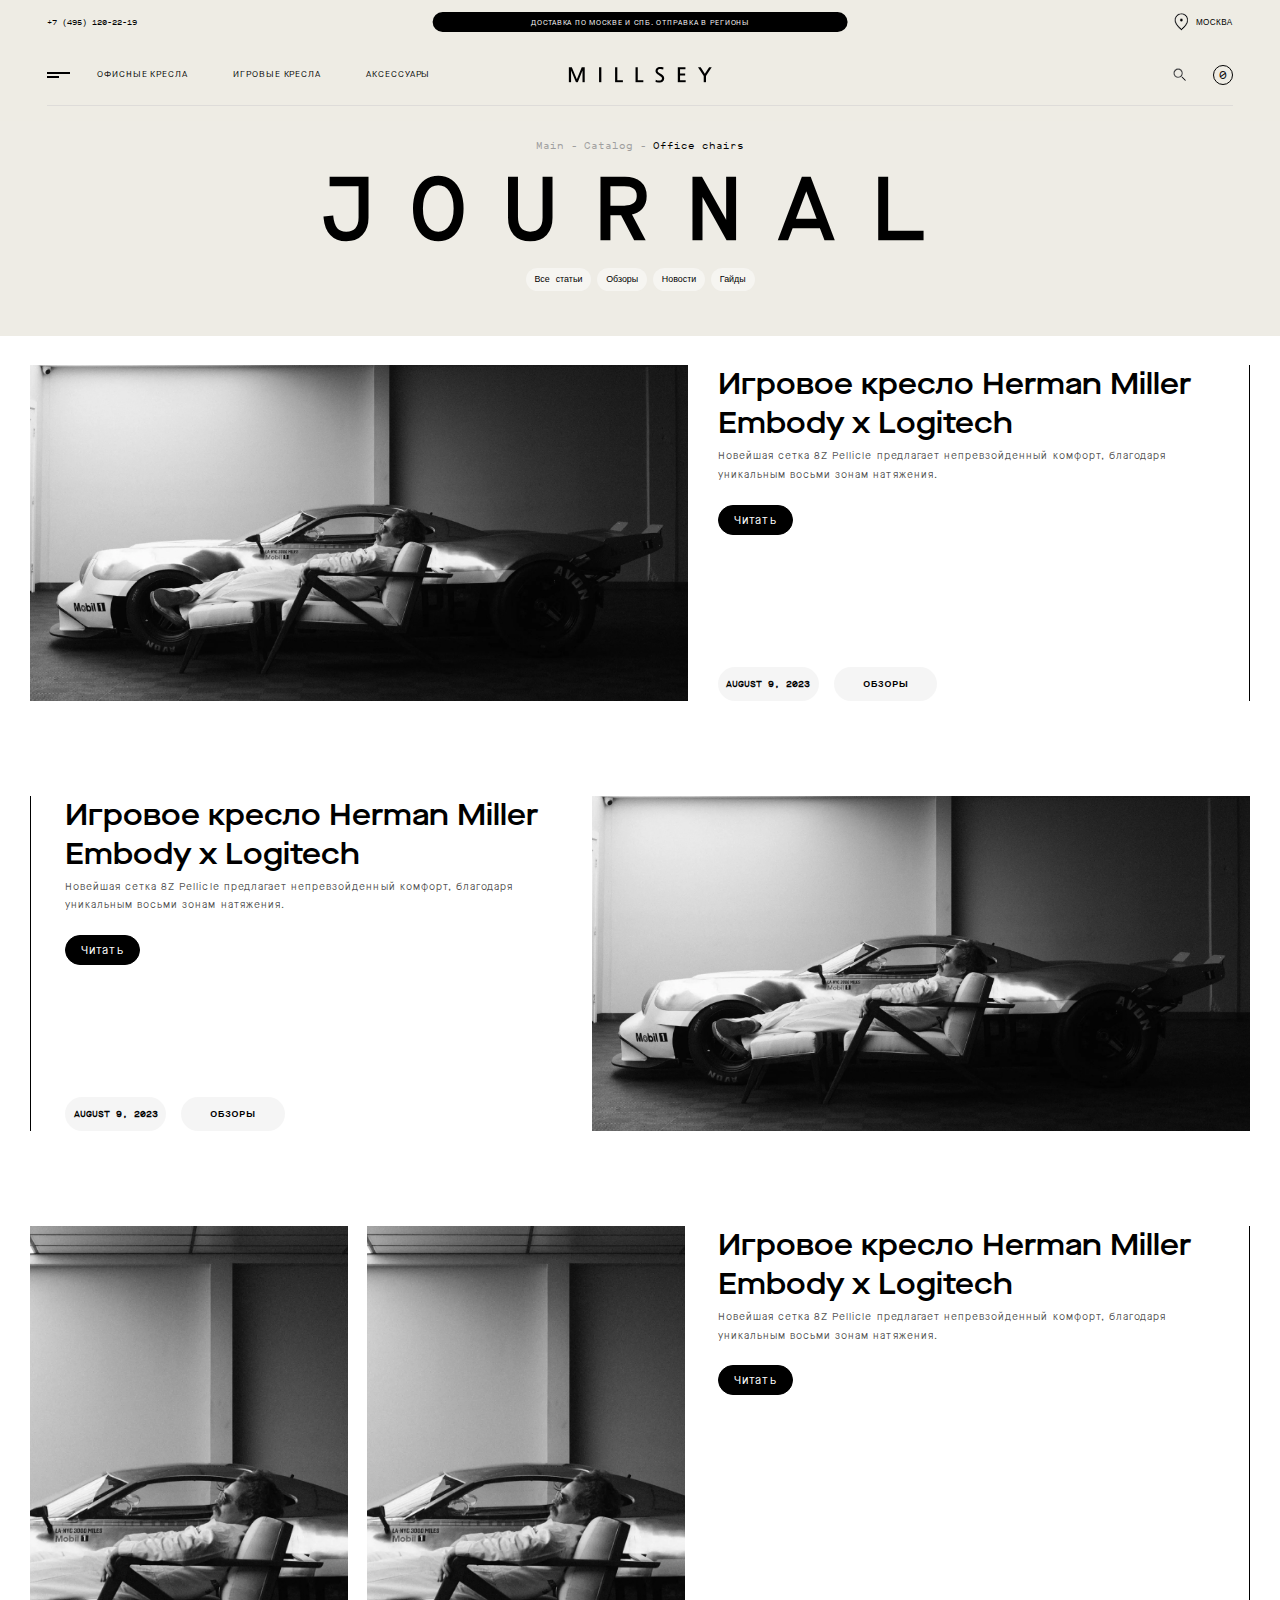
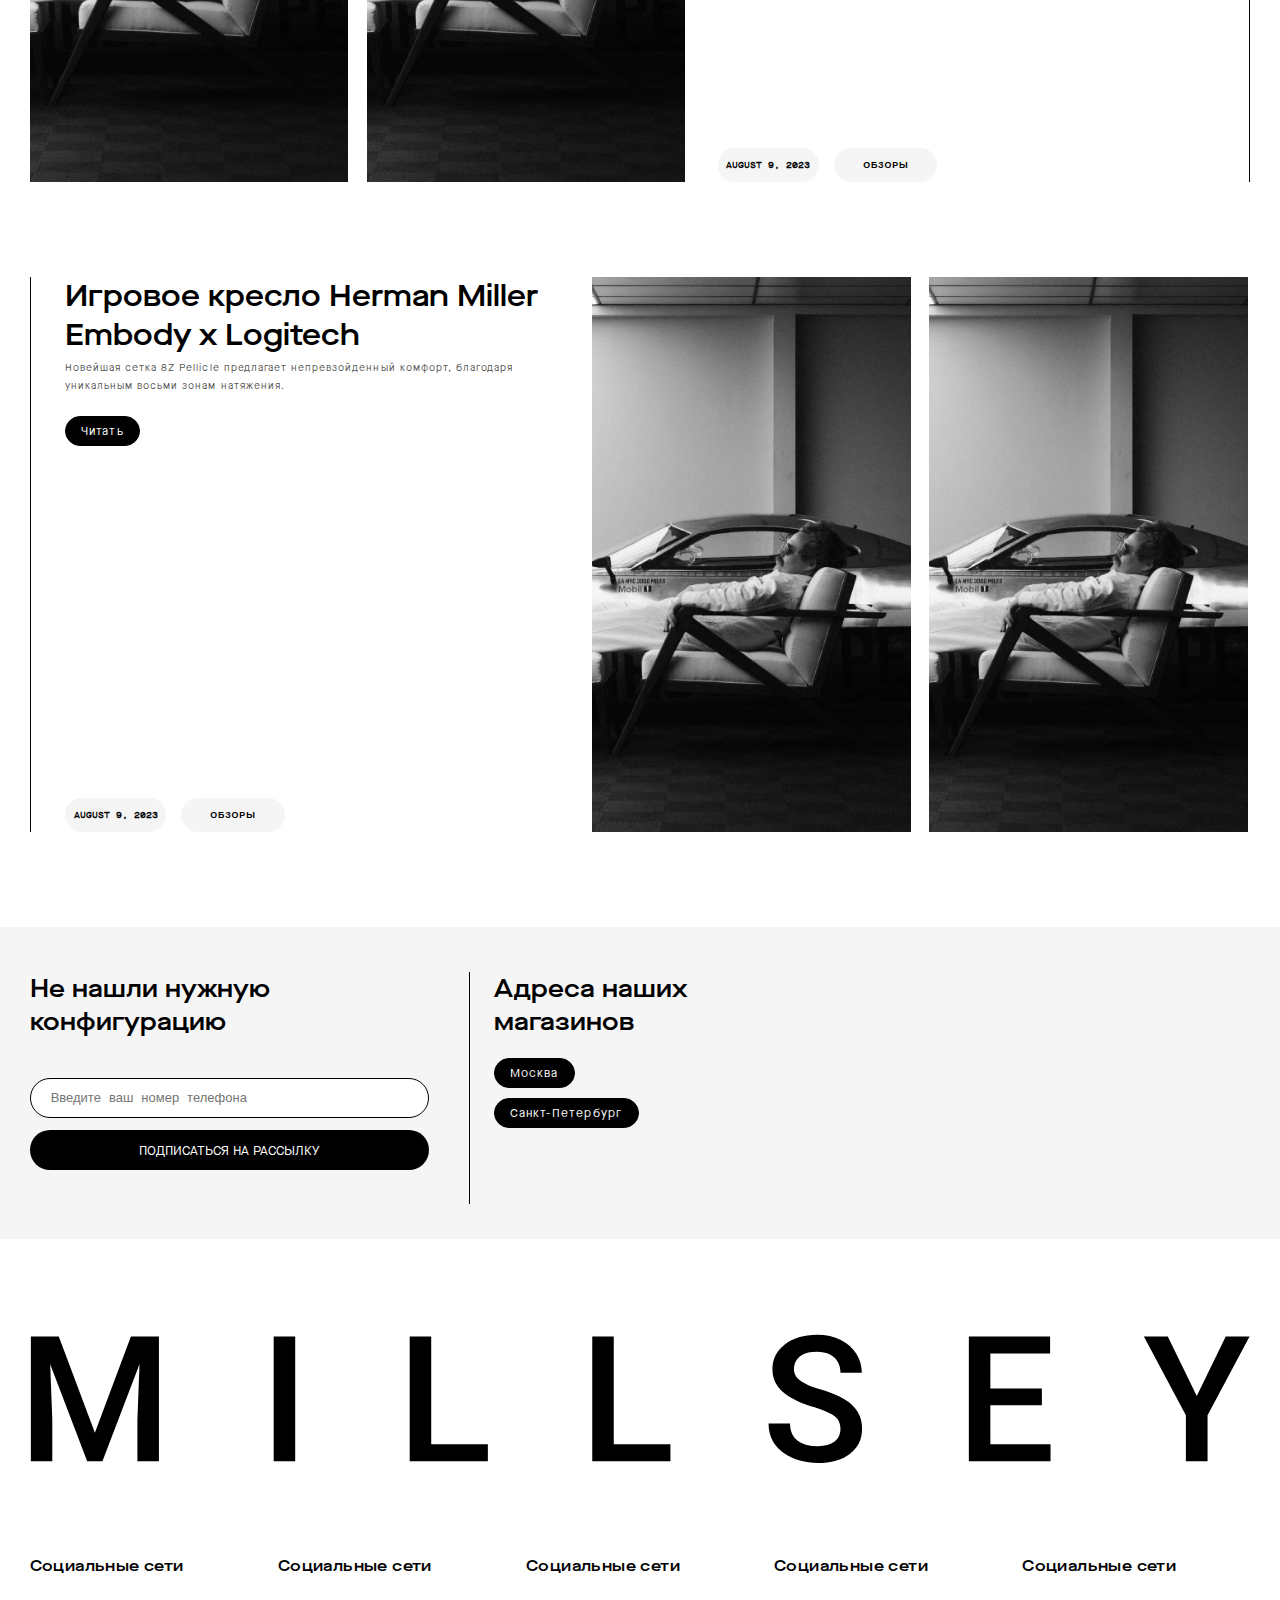
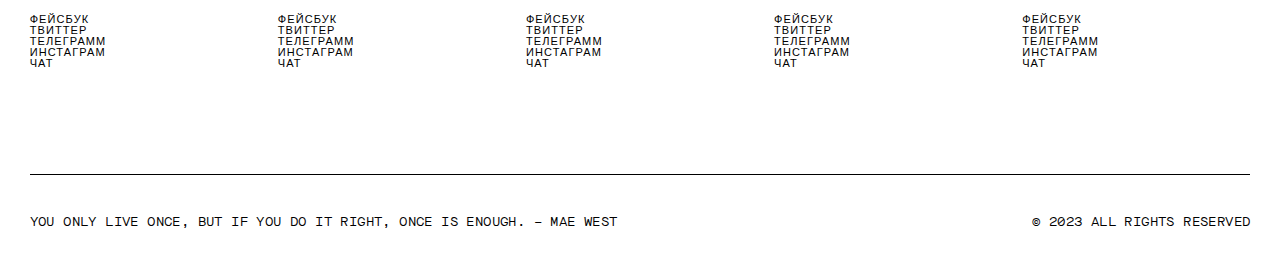
==== journal.html @ 67ff8806 "milsey" ====
<!DOCTYPE html>

<html lang="ru">

<head>
    <meta charset="UTF-8">
    <meta name="viewport" content="width=device-width, initial-scale=1.0">
    <title>Новости</title>
    <link rel="stylesheet" href="css/normalize.css">
    <link rel="stylesheet" href="css/slick.css">
    <link rel="stylesheet" href="css/style.css">
    <link rel="stylesheet" href="css/responsive.css">
    <link rel="stylesheet" href="css/new.css">
</head>

<body>

    <!-- header -->
    <header class="header header-beidge">
        <div class="header__top">
            <a href="tel:84951202219" class="header__tel ">
                +7 (495) 120-22-19
            </a>
            <div class="header__sale">
                <a href="#!">ДОСТАВКА ПО МОСКВЕ И СПБ. ОТПРАВКА В РЕГИОНЫ</a>
            </div>
            <div class="header__city">
                <svg width="16" height="20" viewBox="0 0 16 20" fill="none" xmlns="http://www.w3.org/2000/svg">
                    <path d="M7.83138 17.5246L8 17.6786L8.16862 17.5246C10.2032 15.6659 11.7193 13.9498 12.7284 12.3962C13.7359 10.845 14.25 9.43718 14.25 8.2C14.25 4.43519 11.4913 1.75 8 1.75C4.50869 1.75 1.75 4.43519 1.75 8.2C1.75 9.43718 2.26411 10.845 3.27159 12.3962C4.2807 13.9498 5.79683 15.6659 7.83138 17.5246ZM8 9.75C7.03807 9.75 6.25 8.96193 6.25 8C6.25 7.03807 7.03807 6.25 8 6.25C8.96193 6.25 9.75 7.03807 9.75 8C9.75 8.96193 8.96193 9.75 8 9.75ZM8 0.25C12.0697 0.25 15.75 3.36572 15.75 8.2C15.75 9.79261 15.1092 11.5564 13.7919 13.4984C12.5021 15.3998 10.5739 17.4571 8 19.6708C5.42612 17.4571 3.49792 15.3998 2.20814 13.4984C0.890842 11.5564 0.25 9.79261 0.25 8.2C0.25 3.36572 3.93029 0.25 8 0.25Z" fill="black" stroke="white" stroke-width="0.5" />
                </svg>
                МОСКВА
            </div>
        </div>
        <div class="header__bottom">
            <div class="mob__menu-open">
                <button>
                    <span></span>
                    <span></span>
                </button>
            </div>
            <div class="header__logo-min">
                <a href="#!">
                    <svg class="icon" xmlns="http://www.w3.org/2000/svg">
                        <use xlink:href="#logo-min-icon"></use>
                    </svg>
                </a>
            </div>
            <nav class="header__nav">
                <ul class="header__menu">
                    <li class="header__menu-item">
                        <a class="header__menu-link" href="#!">ОФИСНЫЕ КРЕСЛА</a>
                        <div class="drop__menu">
                            <div class="dm__flex">
                                <div class="dm__column-wrap">
                                    <div class="dm__column">
                                        <h3 class="dm__column-title">
                                            Featured
                                        </h3>
                                        <ul class="dm__column-list">
                                            <li><a href="#!">new styles</a></li>
                                            <li><a href="#!">new styles new styles </a></li>
                                            <li><a href="#!">new styles new styles </a></li>
                                            <li><a href="#!">new styles new styles </a></li>
                                            <li><a href="#!">new styles new styles </a></li>
                                        </ul>
                                    </div>
                                </div>
                                <div class="dm__column-wrap">
                                    <div class="dm__column">
                                        <h3 class="dm__column-title">
                                            Featured
                                        </h3>
                                        <ul class="dm__column-list">
                                            <li><a href="#!">new styles </a></li>
                                            <li><a href="#!">new styles new styles </a></li>
                                        </ul>
                                    </div>
                                </div>
                            </div>
                        </div>
                    </li>
                    <li class="header__menu-item">
                        <a class="header__menu-link" href="#!">ИГРОВЫЕ КРЕСЛА</a>
                        <div class="drop__menu">
                            <div class="dm__flex">
                                <div class="dm__column-wrap">
                                    <div class="dm__column">
                                        <h3 class="dm__column-title">
                                            Featured 1
                                        </h3>
                                        <ul class="dm__column-list">
                                            <li><a href="#!">new styles 1</a></li>
                                            <li><a href="#!">new styles new styles 1</a></li>
                                        </ul>
                                    </div>
                                </div>
                                <div class="dm__column-wrap">
                                    <div class="dm__column">
                                        <h3 class="dm__column-title">
                                            Featured 1
                                        </h3>
                                        <ul class="dm__column-list">
                                            <li><a href="#!">new styles 1</a></li>
                                            <li><a href="#!">new styles new styles 1 </a></li>
                                        </ul>
                                    </div>
                                </div>
                            </div>
                        </div>
                    </li>
                    <li class="header__menu-item">
                        <a class="header__menu-link" href="#!">АКСЕССУАРЫ</a>
                        <div class="drop__menu">
                            <div class="dm__flex">
                                <div class="dm__column-wrap">
                                    <div class="dm__column">
                                        <h3 class="dm__column-title">
                                            Featured
                                        </h3>
                                        <ul class="dm__column-list">
                                            <li><a href="#!">new styles</a></li>
                                            <li><a href="#!">new styles new styles </a></li>
                                            <li><a href="#!">new styles new styles </a></li>
                                            <li><a href="#!">new styles new styles </a></li>
                                            <li><a href="#!">new styles new styles </a></li>
                                        </ul>
                                    </div>
                                </div>
                                <div class="dm__column-wrap">
                                    <div class="dm__column">
                                        <h3 class="dm__column-title">
                                            Featured
                                        </h3>
                                        <ul class="dm__column-list">
                                            <li><a href="#!">new styles </a></li>
                                            <li><a href="#!">new styles new styles </a></li>
                                        </ul>
                                    </div>
                                </div>
                            </div>
                        </div>
                    </li>
                </ul>
            </nav>
            <div class="header__logo">
                <a href="#!">
                    <img src="images/logo.svg" alt="">
                </a>
            </div>
            <div class="header__actions">
                <div class="header__search">
                    <button class="header__actions-btn open__search">
                        <svg class="icon" xmlns="http://www.w3.org/2000/svg">
                            <use xlink:href="#search-icon"></use>
                        </svg>
                    </button>
                    <div class="search__drop">
                        <div class="search__form-wrap">
                            <div class="search__form-top">
                                <form action="#!" class="search__form">
                                    <input type="text" placeholder="Поиск">
                                    <button type="submit" class="submit">
                                        <svg class="icon" xmlns="http://www.w3.org/2000/svg">
                                            <use xlink:href="#search-icon"></use>
                                        </svg>
                                    </button>
                                    <button type="button" class="clear__search">
                                        Очистить
                                    </button>
                                </form>
                                <button class="close close__search">
                                    <svg class="icon" xmlns="http://www.w3.org/2000/svg">
                                        <use xlink:href="#close-icon"></use>
                                    </svg>
                                </button>

                            </div>
                            <div class="serach__form-result__wrap">
                                <div class="search__form-result">
                                    <div class="result__column-wrap">
                                        <h3 class="dm__column-title">
                                            Featured 1
                                        </h3>
                                        <ul class="dm__column-list">
                                            <li><a href="#!">new styles 1</a></li>
                                            <li><a href="#!">new styles new styles 1</a></li>
                                        </ul>
                                    </div>
                                    <div class="result__column-wrap">
                                        <div class="product__item">
                                            <div class="product__img">
                                                <a href="#!">
                                                    <img src="images/more-img.jpg" alt="">
                                                </a>
                                            </div>
                                            <div class="product__title">
                                                Игровое кесло Logitech 403
                                                Игровое кесло Logitech 403
                                            </div>
                                            <div class="product__price">
                                                $425
                                            </div>
                                        </div>
                                    </div>
                                    <div class="result__column-wrap">
                                        <div class="product__item">
                                            <div class="product__img">
                                                <a href="#!">
                                                    <img src="images/more-img.jpg" alt="">
                                                </a>
                                            </div>
                                            <div class="product__title">
                                                Игровое кесло Logitech 403
                                            </div>
                                            <div class="product__price">
                                                $425
                                            </div>
                                        </div>
                                    </div>
                                    <div class="result__column-wrap">
                                        <div class="product__item">
                                            <div class="product__img">
                                                <a href="#!">
                                                    <img src="images/more-img.jpg" alt="">
                                                </a>
                                            </div>
                                            <div class="product__title">
                                                Игровое кесло Logitech 403
                                            </div>
                                            <div class="product__price">
                                                $425
                                            </div>
                                        </div>
                                    </div>
                                    <div class="result__column-wrap">
                                        <div class="product__item">
                                            <div class="product__img">
                                                <a href="#!">
                                                    <img src="images/more-img.jpg" alt="">
                                                </a>
                                            </div>
                                            <div class="product__title">
                                                Игровое кесло Logitech 403
                                            </div>
                                            <div class="product__price">
                                                $425
                                            </div>
                                        </div>
                                    </div>

                                </div>
                                <div class="show__all">
                                    <a href="#!">
                                        Показать все <span>366</span>
                                    </a>
                                </div>
                            </div>
                        </div>
                    </div>
                </div>
                <div class="header__user">
                    <a class="header__actions-btn">
                        <svg class="icon" xmlns="http://www.w3.org/2000/svg">
                            <use xlink:href="#user-icon"></use>
                        </svg>
                    </a>
                </div>
                <div class="header__cart ">
                    <button class="header__actions-btn open__cart">
                        <span>0 </span>
                    </button>
                    <div class="cart__drop">
                        <div class="cart__drop-top">
                            <h3 class="section__title cart__drop-title">
                                Корзина
                            </h3>
                            <div class="cart__drop-counter">
                                1 товар
                            </div>
                            <button class="close close__cart">
                                <svg class="icon" xmlns="http://www.w3.org/2000/svg">
                                    <use xlink:href="#close-icon"></use>
                                </svg>
                            </button>
                        </div>
                        <div class="cart__drop-list">
                            <div class="cart__drop-item">
                                <div class="cart__drop-item__img">
                                    <a href="#!">
                                        <img src="images/catalog-img.jpg" alt="">
                                    </a>
                                </div>
                                <div class="cart__drop-item__content">
                                    <div class="cart__drop-item__name">
                                        <h3><a href="#!">Стул Aeron</a></h3>
                                    </div>
                                    <div class="cart__drop-item__char">
                                        <ul class="color__list">
                                            <li><button style="background-color: green">Зеленый</button></li>
                                        </ul>
                                        <span>COMMAND GREEN</span>
                                    </div>
                                    <div class="cart__drop-item__bottom">
                                        <div class="cart__drop-item__quantity">
                                            <select name="#!">
                                                <option value="1">1</option>
                                                <option value="2">2</option>
                                                <option value="3">3</option>
                                                <option value="4">4</option>
                                            </select>
                                        </div>
                                        <div class="cart__drop-item__price">
                                            $235.00
                                        </div>
                                    </div>
                                </div>
                            </div>
                            <div class="cart__drop-item">
                                <div class="cart__drop-item__img">
                                    <a href="#!">
                                        <img src="images/catalog-img.jpg" alt="">
                                    </a>
                                </div>
                                <div class="cart__drop-item__content">
                                    <div class="cart__drop-item__name">
                                        <h3><a href="#!">Стул Aeron</a></h3>
                                    </div>
                                    <div class="cart__drop-item__char">
                                        <ul class="color__list">
                                            <li><button style="background-color: green">Зеленый</button></li>
                                        </ul>
                                        <span>COMMAND GREEN</span>
                                    </div>
                                    <div class="cart__drop-item__bottom">
                                        <div class="cart__drop-item__quantity">
                                            <select name="#!">
                                                <option value="1">1</option>
                                                <option value="2">2</option>
                                                <option value="3">3</option>
                                                <option value="4">4</option>
                                            </select>
                                        </div>
                                        <div class="cart__drop-item__price">
                                            $235.00
                                        </div>
                                    </div>
                                </div>
                            </div>
                            <div class="cart__drop-item">
                                <div class="cart__drop-item__img">
                                    <a href="#!">
                                        <img src="images/catalog-img.jpg" alt="">
                                    </a>
                                </div>
                                <div class="cart__drop-item__content">
                                    <div class="cart__drop-item__name">
                                        <h3><a href="#!">Стул Aeron</a></h3>
                                    </div>
                                    <div class="cart__drop-item__char">
                                        <ul class="color__list">
                                            <li><button style="background-color: green">Зеленый</button></li>
                                        </ul>
                                        <span>COMMAND GREEN</span>
                                    </div>
                                    <div class="cart__drop-item__bottom">
                                        <div class="cart__drop-item__quantity">
                                            <select name="#!">
                                                <option value="1">1</option>
                                                <option value="2">2</option>
                                                <option value="3">3</option>
                                                <option value="4">4</option>
                                            </select>
                                        </div>
                                        <div class="cart__drop-item__price">
                                            $235.00
                                        </div>
                                    </div>
                                </div>
                            </div>
                            <div class="cart__drop-item">
                                <div class="cart__drop-item__img">
                                    <a href="#!">
                                        <img src="images/catalog-img.jpg" alt="">
                                    </a>
                                </div>
                                <div class="cart__drop-item__content">
                                    <div class="cart__drop-item__name">
                                        <h3><a href="#!">Стул Aeron</a></h3>
                                    </div>
                                    <div class="cart__drop-item__char">
                                        <ul class="color__list">
                                            <li><button style="background-color: green">Зеленый</button></li>
                                        </ul>
                                        <span>COMMAND GREEN</span>
                                    </div>
                                    <div class="cart__drop-item__bottom">
                                        <div class="cart__drop-item__quantity">
                                            <select name="#!">
                                                <option value="1">1</option>
                                                <option value="2">2</option>
                                                <option value="3">3</option>
                                                <option value="4">4</option>
                                            </select>
                                        </div>
                                        <div class="cart__drop-item__price">
                                            $235.00
                                        </div>
                                    </div>
                                </div>
                            </div>
                            <div class="cart__drop-item">
                                <div class="cart__drop-item__img">
                                    <a href="#!">
                                        <img src="images/catalog-img.jpg" alt="">
                                    </a>
                                </div>
                                <div class="cart__drop-item__content">
                                    <div class="cart__drop-item__name">
                                        <h3><a href="#!">Стул Aeron</a></h3>
                                    </div>
                                    <div class="cart__drop-item__char">
                                        <ul class="color__list">
                                            <li><button style="background-color: green">Зеленый</button></li>
                                        </ul>
                                        <span>COMMAND GREEN</span>
                                    </div>
                                    <div class="cart__drop-item__bottom">
                                        <div class="cart__drop-item__quantity">
                                            <select name="#!">
                                                <option value="1">1</option>
                                                <option value="2">2</option>
                                                <option value="3">3</option>
                                                <option value="4">4</option>
                                            </select>
                                        </div>
                                        <div class="cart__drop-item__price">
                                            $235.00
                                        </div>
                                    </div>
                                </div>
                            </div>
                            <div class="cart__drop-item">
                                <div class="cart__drop-item__img">
                                    <a href="#!">
                                        <img src="images/catalog-img.jpg" alt="">
                                    </a>
                                </div>
                                <div class="cart__drop-item__content">
                                    <div class="cart__drop-item__name">
                                        <h3><a href="#!">Стул Aeron</a></h3>
                                    </div>
                                    <div class="cart__drop-item__char">
                                        <ul class="color__list">
                                            <li><button style="background-color: green">Зеленый</button></li>
                                        </ul>
                                        <span>COMMAND GREEN</span>
                                    </div>
                                    <div class="cart__drop-item__bottom">
                                        <div class="cart__drop-item__quantity">
                                            <select name="#!">
                                                <option value="1">1</option>
                                                <option value="2">2</option>
                                                <option value="3">3</option>
                                                <option value="4">4</option>
                                            </select>
                                        </div>
                                        <div class="cart__drop-item__price">
                                            $235.00
                                        </div>
                                    </div>
                                </div>
                            </div>
                        </div>
                        <div class="cart__drop-footer">
                            <div class="cart__drop-total">
                                <span>Итого</span>
                                <span>$1,885.00</span>
                            </div>
                            <div class="cart__drop-checkout">
                                <a href="#!">Перейти к оформлению</a>
                            </div>
                        </div>
                    </div>
                </div>
            </div>
            <div class="mob__menu">
                <div class="mob__menu-top">
                    <button class="close mob__menu-close">
                        <svg class="icon" xmlns="http://www.w3.org/2000/svg">
                            <use xlink:href="#close-icon"></use>
                        </svg>
                    </button>
                    <div class="header__logo">
                        <a href="#!">
                            <img src="images/logo.svg" alt="">
                        </a>
                    </div>
                </div>
                <div class="mob__menu-bottom">

                </div>
            </div>
        </div>
    </header>
    <!-- header -->

    <!-- main -->
    <main>

        <!-- news__top -->
        <section class="journal journal__page">
            <div class="container">
                <div class="breackpoints">
                    <a href="#" class="breackpoints__link">Main <span>-</span></a>
                    <a href="#" class="breackpoints__link">Catalog <span>-</span></a>
                    <a href="#" class="breackpoints__link active">Office chairs <span>-</span></a>
                </div>
                <div class="journal__title">JOURNAL</div>
                <div class="journal__tabs">
                    <button class="journal__tab">Все статьи</button>
                    <button class="journal__tab">Обзоры</button>
                    <button class="journal__tab">Новости</button>
                    <button class="journal__tab">Гайды</button>
                </div>
            </div>
        </section>
        <!-- news__top -->


                <!-- text__block -->
                <section class="text__block mt">
                    <div class="text__block-flex reverse">
                        <div class="text__block-column w45">
                            <div class="text__block-content">
                                <h2 class="section__title">
                                    Игровое кресло Herman Miller Embody x Logitech
                                </h2>
                                <p class="section__subtitle">
                                    Новейшая сетка 8Z Pellicle предлагает непревзойденный комфорт, благодаря уникальным восьми зонам натяжения.
                                </p>
                                <div class="text__block-btn">
                                    <a href="#!" class="btn">
                                        Читать
                                    </a>
                                </div>
                                <div class="text__block-footer">
                                    <div class="date">
                                        AUGUST 9, 2023
                                    </div>
                                    <div class="theme">
                                        <a href="#!">Обзоры</a>
                                    </div>
                                </div>
                            </div>
                        </div>
                        <div class="text__block-column w55">
                            <div class="text__block-img">
                                <img src="images/text-img-1.jpg" alt="">
                            </div>
                        </div>
                    </div>
                </section>
                <!-- text__block -->

                <!-- text__block -->
                <section class="text__block mt">
                    <div class="text__block-flex">
                        <div class="text__block-column w45">
                            <div class="text__block-content">
                                <h2 class="section__title">
                                    Игровое кресло Herman Miller Embody x Logitech
                                </h2>
                                <p class="section__subtitle">
                                    Новейшая сетка 8Z Pellicle предлагает непревзойденный комфорт, благодаря уникальным восьми зонам натяжения.
                                </p>
                                <div class="text__block-btn">
                                    <a href="#!" class="btn">
                                        Читать
                                    </a>
                                </div>
                                <div class="text__block-footer">
                                    <div class="date">
                                        AUGUST 9, 2023
                                    </div>
                                    <div class="theme">
                                        <a href="#!">Обзоры</a>
                                    </div>
                                </div>
                            </div>
                        </div>
                        <div class="text__block-column w55">
                            <div class="text__block-img">
                                <img src="images/text-img-1.jpg" alt="">
                            </div>
                        </div>
                    </div>
                </section>
                <!-- text__block -->
               
                <!-- text__block -->
                <section class="text__block mt">
                    <div class="text__block-flex reverse">
                        <div class="text__block-column w45">
                            <div class="text__block-content">
                                <h2 class="section__title">
                                    Игровое кресло Herman Miller Embody x Logitech
                                </h2>
                                <p class="section__subtitle">
                                    Новейшая сетка 8Z Pellicle предлагает непревзойденный комфорт, благодаря уникальным восьми зонам натяжения.
                                </p>
                                <div class="text__block-btn">
                                    <a href="#!" class="btn">
                                        Читать
                                    </a>
                                </div>
                                <div class="text__block-footer">
                                    <div class="date">
                                        AUGUST 9, 2023
                                    </div>
                                    <div class="theme">
                                        <a href="#!">Обзоры</a>
                                    </div>
                                </div>
                            </div>
                        </div>
                        <div class="text__block-column w55">
                            <div class="text__block-img img-flex">
                                <img src="./images/journal.jpg" alt="">
                                <img src="./images/journal.jpg" alt="">
                            </div>
                        </div>
                    </div>
                </section>
                <!-- text__block -->

                <!-- text__block -->
                <section class="text__block mt">
                    <div class="text__block-flex">
                        <div class="text__block-column w45">
                            <div class="text__block-content">
                                <h2 class="section__title">
                                    Игровое кресло Herman Miller Embody x Logitech
                                </h2>
                                <p class="section__subtitle">
                                    Новейшая сетка 8Z Pellicle предлагает непревзойденный комфорт, благодаря уникальным восьми зонам натяжения.
                                </p>
                                <div class="text__block-btn">
                                    <a href="#!" class="btn">
                                        Читать
                                    </a>
                                </div>
                                <div class="text__block-footer">
                                    <div class="date">
                                        AUGUST 9, 2023
                                    </div>
                                    <div class="theme">
                                        <a href="#!">Обзоры</a>
                                    </div>
                                </div>
                            </div>
                        </div>
                        <div class="text__block-column w55">
                            <div class="text__block-img img-flex">
                                <img src="./images/journal.jpg" alt="">
                                <img src="./images/journal.jpg" alt="">
                            </div>
                        </div>
                    </div>
                </section>
                <!-- text__block -->


    </main>
    <!-- main -->

    <!-- footer -->
    <footer class="footer">
        <div class="footer__top-wrap">
            <div class="footer__top">
                <div class="footer__form">
                    <div class="footer__form-content">
                        <h2 class="section__title">
                            Не нашли нужную <br> конфигурацию
                        </h2>
                        <form action="#!">
                            <div class="form__field">
                                <input type="tel" placeholder="Введите ваш номер телефона">
                            </div>
                            <div class="form__field">
                                <button type="sumbit">ПОДПИСАТЬСЯ НА РАССЫЛКУ</button>
                            </div>
                        </form>
                    </div>
                </div>
                <div class="footer__shops">
                    <div class="footer__tabs">
                        <div class="footer__tabs-content">
                            <h2 class="section__title">
                                Адреса наших <br> магазинов
                            </h2>
                            <ul class="tabs__links">
                                <li><a href="#!" class="btn tablinks" onmouseover="openCity(event, 'city1')"
                                        id="defaultOpen">Москва</a></li>
                                <li><a href="#!" class="btn tablinks"
                                        onmouseover="openCity(event, 'city2')">Санкт-Петербург</a></li>
                                
                            </ul>
                        </div>
                        <div class="footer__tabs-images">
                            <div class="tabs__content">
                                <div id="city1" class="tabcontent">
                                    <iframe src="https://yandex.ru/map-widget/v1/?um=constructor%3Af03d188b05cd4c4cbd2a4e2a922a23f39cac5d4c720e21062fb1d35ed2b4ed07&amp;source=constructor" width="500" height="400" frameborder="0"></iframe>
                                </div>
                                <div id="city2" class="tabcontent">
                                    <div style="background-image: url(images/coll-img-2.jpg);">
                                    </div>
                                </div>
                                <div id="city3" class="tabcontent">
                                    <div style="background-image: url(images/coll-img-1.jpg);">
                                    </div>
                                </div>
                                <div id="city4" class="tabcontent">
                                    <div style="background-image: url(images/coll-img-2.jpg);">
                                    </div>
                                </div>
                                <div id="city5" class="tabcontent">
                                    <div style="background-image: url(images/coll-img-1.jpg);">
                                    </div>
                                </div>
                                <div id="city6" class="tabcontent">
                                    <div style="background-image: url(images/coll-img-2.jpg);">
                                    </div>
                                </div>
                            </div>
                        </div>
                    </div>
                </div>
            </div>
        </div>

        <div class="footer__logo">
            <img src="images/footer-logo.svg" alt="">
        </div>
        <div class="footer__nav">
            <div class="footer__nav-column">
                <h4 class="footer__nav-title">
                    Социальные сети
                </h4>
                <ul class="footer__nav-list">
                    <li><a href="#!">Фейсбук</a></li>
                    <li><a href="#!">Твиттер</a></li>
                    <li><a href="#!">Телеграмм</a></li>
                    <li><a href="#!">Инстаграм</a></li>
                    <li><a href="#!">Чат</a></li>
                </ul>
            </div>
            <div class="footer__nav-column">
                <h4 class="footer__nav-title">
                    Социальные сети
                </h4>
                <ul class="footer__nav-list">
                    <li><a href="#!">Фейсбук</a></li>
                    <li><a href="#!">Твиттер</a></li>
                    <li><a href="#!">Телеграмм</a></li>
                    <li><a href="#!">Инстаграм</a></li>
                    <li><a href="#!">Чат</a></li>
                </ul>
            </div>
            <div class="footer__nav-column">
                <h4 class="footer__nav-title">
                    Социальные сети
                </h4>
                <ul class="footer__nav-list">
                    <li><a href="#!">Фейсбук</a></li>
                    <li><a href="#!">Твиттер</a></li>
                    <li><a href="#!">Телеграмм</a></li>
                    <li><a href="#!">Инстаграм</a></li>
                    <li><a href="#!">Чат</a></li>
                </ul>
            </div>
            <div class="footer__nav-column">
                <h4 class="footer__nav-title">
                    Социальные сети
                </h4>
                <ul class="footer__nav-list">
                    <li><a href="#!">Фейсбук</a></li>
                    <li><a href="#!">Твиттер</a></li>
                    <li><a href="#!">Телеграмм</a></li>
                    <li><a href="#!">Инстаграм</a></li>
                    <li><a href="#!">Чат</a></li>
                </ul>
            </div>
            <div class="footer__nav-column">
                <h4 class="footer__nav-title">
                    Социальные сети
                </h4>
                <ul class="footer__nav-list">
                    <li><a href="#!">Фейсбук</a></li>
                    <li><a href="#!">Твиттер</a></li>
                    <li><a href="#!">Телеграмм</a></li>
                    <li><a href="#!">Инстаграм</a></li>
                    <li><a href="#!">Чат</a></li>
                </ul>
            </div>
        </div>
        <div class="footer__bottom">
            <div class="footer__slogan">
                YOU ONLY LIVE ONCE, BUT IF YOU DO IT RIGHT, ONCE IS ENOUGH. – MAE WEST
            </div>
            <div class="foooter__copy">
                © 2023 ALL RIGHTS RESERVED
            </div>
        </div>
    </footer>
    <!-- footer -->


    <!-- svg sprite -->
    <svg class="app-svg" aria-hidden="true" xmlns="http://www.w3.org/2000/svg"
        xmlns:xlink="http://www.w3.org/1999/xlink">
        <symbol id="logo-min-icon" viewBox="0 0 129.05 139.72">
            <g>
                <path 
                    d="M95.05,103.24l-27,27a5,5,0,0,1-7,0l-27-27-1.81,9.51,23.17,23.17a13,13,0,0,0,18.33,0l23.17-23.17Z" />
                <path 
                    d="M125.25,66,98.56,39.34,91.11.11l0-.11h-8l-4.6,19.26-4.79-4.79a13,13,0,0,0-18.33,0l-4.79,4.79L46,0h-8l0,.11L30.49,39.34,3.8,66a13,13,0,0,0,0,18.33L19,99.6l-6.28,33.05h7.82L30.78,79,42.3,18.33l22.22,92.94L86.75,18.33,98.27,79l10.2,53.67h7.82L110,99.6l15.24-15.24A13,13,0,0,0,125.25,66ZM20.85,90.1,9.45,78.7a5,5,0,0,1,0-7L27.84,53.31ZM64.52,77.62,52.75,28.39,61,20.12a5,5,0,0,1,7,0l8.27,8.27ZM119.6,78.7,108.2,90.1l-7-36.79L119.6,71.69A5,5,0,0,1,119.6,78.7Z" />
            </g>
        </symbol>
        <symbol id="filter-icon" viewBox="0 0 21 21">
            <path
                d="M18.2558 3.62953V0.132812H17.1311V3.62953C16.047 3.88218 15.2365 4.85237 15.2365 6.00446C15.2365 7.15656 16.047 8.12675 17.1311 8.3794V20.1328H18.2558V8.3794C19.3399 8.12675 20.1504 7.15656 20.1504 6.00446C20.1504 4.85237 19.3399 3.88218 18.2558 3.62953ZM17.6884 7.32837C16.9589 7.32837 16.3611 6.7321 16.3611 6.00446C16.3611 5.27682 16.9589 4.68056 17.6884 4.68056C18.4179 4.68056 19.0156 5.27682 19.0156 6.00446C19.0156 6.7321 18.4179 7.32837 17.6884 7.32837Z"
                fill="black"></path>
            <path
                d="M3.16964 3.62953V0.132812H2.04502V3.62953C0.960928 3.88218 0.150391 4.84226 0.150391 6.00446C0.150391 7.16667 0.960928 8.12675 2.04502 8.3794V20.1328H3.16964V8.3794C4.25373 8.12675 5.06427 7.15656 5.06427 6.00446C5.06427 4.85237 4.25373 3.88218 3.16964 3.62953ZM2.6124 7.32837C1.88291 7.32837 1.28514 6.7321 1.28514 6.00446C1.28514 5.27682 1.88291 4.68056 2.6124 4.68056C3.34188 4.68056 3.93965 5.27682 3.93965 6.00446C3.93965 6.7321 3.34188 7.32837 2.6124 7.32837Z"
                fill="black"></path>
            <path
                d="M10.7076 12.2096V0.132812H9.58301V12.2096C8.49892 12.4623 7.68838 13.4325 7.68838 14.5846C7.68838 15.7367 8.49892 16.7068 9.58301 16.9595V20.1227H10.7076V16.9595C11.7917 16.7068 12.6023 15.7367 12.6023 14.5846C12.6023 13.4325 11.7917 12.4623 10.7076 12.2096ZM10.1301 15.9287C9.40064 15.9287 8.80287 15.3324 8.80287 14.6048C8.80287 13.8771 9.40064 13.2809 10.1301 13.2809C10.8596 13.2809 11.4574 13.8771 11.4574 14.6048C11.4574 15.3324 10.8596 15.9287 10.1301 15.9287Z"
                fill="black"></path>
    </symbol>
        <symbol id="search-icon" viewBox="0 0 24 24">
            <g clip-path="url(#clip0_1418_12573)">
                <path
                    d="M14.5365 14.18L14.6091 14.25H14.71H15.3963L20.1366 18.9998L18.9998 20.1366L14.25 15.3963V14.71V14.6091L14.18 14.5365L13.91 14.2565L13.7461 14.0865L13.567 14.2404C12.4706 15.183 11.0479 15.75 9.5 15.75C6.04807 15.75 3.25 12.9519 3.25 9.5C3.25 6.04807 6.04807 3.25 9.5 3.25C12.9519 3.25 15.75 6.04807 15.75 9.5C15.75 11.0479 15.183 12.4706 14.2404 13.567L14.0865 13.7461L14.2565 13.91L14.5365 14.18ZM4.75 9.5C4.75 12.1281 6.87193 14.25 9.5 14.25C12.1281 14.25 14.25 12.1281 14.25 9.5C14.25 6.87193 12.1281 4.75 9.5 4.75C6.87193 4.75 4.75 6.87193 4.75 9.5Z"
                    fill="black" stroke="white" stroke-width="0.5" />
            </g>
            <defs>
                <clipPath id="clip0_1418_12573">
                    <rect width="24" height="24" fill="white" />
                </clipPath>
            </defs>
        </symbol>
        <symbol id="user-icon" viewBox="0 0 24 24">
            <g clip-path="url(#clip0_1418_12574)">
                <path
                    d="M18.1 18.35H18.35V18.1V17C18.35 16.8248 18.2484 16.6727 18.1452 16.5584C18.0348 16.4362 17.8825 16.3136 17.7033 16.194C17.3435 15.9538 16.8416 15.7035 16.2537 15.4767C15.0778 15.0232 13.5221 14.65 12 14.65C10.4779 14.65 8.9222 15.0232 7.74628 15.4767C7.15839 15.7035 6.65645 15.9538 6.29666 16.194C6.1175 16.3136 5.9652 16.4362 5.85477 16.5584C5.75159 16.6727 5.65 16.8248 5.65 17V18.1V18.35H5.9H18.1ZM14.35 8C14.35 6.70193 13.2981 5.65 12 5.65C10.7019 5.65 9.65 6.70193 9.65 8C9.65 9.29807 10.7019 10.35 12 10.35C13.2981 10.35 14.35 9.29807 14.35 8ZM8.25 8C8.25 5.92807 9.92807 4.25 12 4.25C14.0719 4.25 15.75 5.92807 15.75 8C15.75 10.0719 14.0719 11.75 12 11.75C9.92807 11.75 8.25 10.0719 8.25 8ZM4.25 17C4.25 16.4268 4.53514 15.9063 5.04409 15.4365C5.55473 14.9652 6.27385 14.5622 7.09172 14.2346C8.72785 13.5791 10.6963 13.25 12 13.25C13.3037 13.25 15.2721 13.5791 16.9083 14.2346C17.7261 14.5622 18.4453 14.9652 18.9559 15.4365C19.4649 15.9063 19.75 16.4268 19.75 17V19.75H4.25V17Z"
                    fill="black" stroke="white" stroke-width="0.5" />
            </g>
            <defs>
                <clipPath id="clip0_1418_12574">
                    <rect width="24" height="24" fill="white" />
                </clipPath>
            </defs>
        </symbol>
        <symbol id="close-icon" viewBox="0 0 24 24">
            <circle cx="12" cy="12" r="11.5" fill="white" stroke="black"></circle>
            <path
                d="M12.4793 11.9966L17 16.5173L16.5173 17L11.9966 12.4793L7.48266 17L7 16.5173L11.5207 11.9966L7 7.48266L7.48266 7L11.9966 11.5207L16.5173 7L17 7.48266L12.4793 12.0034V11.9966Z"
                fill="black"></path>
        </symbol>
        <symbol id="slider-prev" viewBox="0 0 25 16">
            <path
                d="M9.06582 1.41063L3.65322 6.82322L3.22645 7.25H3.83H24.75V8.75H3.83H3.22721L3.65306 9.17662L9.0566 14.5898L8 15.6464L0.353554 8L8.00062 0.35293L9.06582 1.41063Z"
                fill="black" stroke="white" stroke-width="0.5" />
        </symbol>
        <symbol id="slider-next" viewBox="0 0 25 16">
            <path
                d="M15.9342 1.41063L21.3468 6.82322L21.7736 7.25H21.17H0.25V8.75H21.17H21.7728L21.3469 9.17662L15.9434 14.5898L17 15.6464L24.6464 8L16.9994 0.35293L15.9342 1.41063Z"
                fill="black" stroke="white" stroke-width="0.5" />
        </symbol>
        <symbol id="menu-icon" viewBox="0 0 20 20">
            <path
                d="M2.28 3.56C2.98692 3.56 3.56 2.98692 3.56 2.28C3.56 1.57308 2.98692 1 2.28 1C1.57308 1 1 1.57308 1 2.28C1 2.98692 1.57308 3.56 2.28 3.56Z"
                fill="#231F20"></path>
            <path
                d="M2.28 11.31C2.98692 11.31 3.56 10.7369 3.56 10.03C3.56 9.32308 2.98692 8.75 2.28 8.75C1.57308 8.75 1 9.32308 1 10.03C1 10.7369 1.57308 11.31 2.28 11.31Z"
                fill="#231F20"></path>
            <path
                d="M10.03 11.31C10.7369 11.31 11.31 10.7369 11.31 10.03C11.31 9.32308 10.7369 8.75 10.03 8.75C9.32308 8.75 8.75 9.32308 8.75 10.03C8.75 10.7369 9.32308 11.31 10.03 11.31Z"
                fill="#231F20"></path>
            <path
                d="M19.0698 10.03C19.0698 10.7369 18.4967 11.31 17.7898 11.31C17.0828 11.31 16.5098 10.7369 16.5098 10.03C16.5098 9.32308 17.0828 8.75 17.7898 8.75C18.4967 8.75 19.0698 9.32308 19.0698 10.03Z"
                fill="#231F20"></path>
            <path
                d="M11.31 2.28C11.31 2.98692 10.7369 3.56 10.03 3.56C9.32308 3.56 8.75 2.98692 8.75 2.28C8.75 1.57308 9.32308 1 10.03 1C10.7369 1 11.31 1.57308 11.31 2.28Z"
                fill="#231F20"></path>
            <path
                d="M17.7898 3.56C18.4967 3.56 19.0698 2.98692 19.0698 2.28C19.0698 1.57308 18.4967 1 17.7898 1C17.0828 1 16.5098 1.57308 16.5098 2.28C16.5098 2.98692 17.0828 3.56 17.7898 3.56Z"
                fill="#231F20"></path>
            <path
                d="M3.56 17.7898C3.56 18.4967 2.98692 19.0698 2.28 19.0698C1.57308 19.0698 1 18.4967 1 17.7898C1 17.0828 1.57308 16.5098 2.28 16.5098C2.98692 16.5098 3.56 17.0828 3.56 17.7898Z"
                fill="#231F20"></path>
            <path
                d="M10.03 19.0698C10.7369 19.0698 11.31 18.4967 11.31 17.7898C11.31 17.0828 10.7369 16.5098 10.03 16.5098C9.32308 16.5098 8.75 17.0828 8.75 17.7898C8.75 18.4967 9.32308 19.0698 10.03 19.0698Z"
                fill="#231F20"></path>
            <path
                d="M19.0698 17.7898C19.0698 18.4967 18.4967 19.0698 17.7898 19.0698C17.0828 19.0698 16.5098 18.4967 16.5098 17.7898C16.5098 17.0828 17.0828 16.5098 17.7898 16.5098C18.4967 16.5098 19.0698 17.0828 19.0698 17.7898Z"
                fill="#231F20"></path>
        </symbol>
    </svg>
    <!-- svg sprite -->



    <script src="js/jquery.min.js"></script>
    <script src="js/slick.min.js"></script>
    <script src="js/main.js"></script>

</body>

</html>
---- css/style.css ----
/*
@font-face {
  font-family: 'Mont';
  src: url('../fonts/Mont-Light.eot');
  src: local('Mont Light'), local('Mont-Light'),
      url('../fonts/Mont-Light.woff2') format('woff2'),
      url('../fonts/Mont-Light.woff') format('woff'),
      url('../fonts/Mont-Light.ttf') format('truetype');
  font-weight: 300;
  font-style: normal;
} */

/*
@font-face {
  font-family: 'Mont';
  src: url('../fonts/Mont-SemiBold.eot');
  src: local('Mont SemiBold'), local('Mont-SemiBold'),
      url('../fonts/Mont-SemiBold.eot?#iefix') format('embedded-opentype'),
      url('../fonts/Mont-SemiBold.woff') format('woff'),
      url('../fonts/Mont-SemiBold.ttf') format('truetype');
  font-weight: 600;
  font-style: normal;
}

@font-face {
  font-family: 'Mont';
  src: url('../fonts/Mont-Heavy.eot');
  src: local('Mont Heavy'), local('Mont-Heavy'),
      url('../fonts/Mont-Heavy.eot?#iefix') format('embedded-opentype'),
      url('../fonts/Mont-Heavy.woff') format('woff'),
      url('../fonts/Mont-Heavy.ttf') format('truetype');
  font-weight: 900;
  font-style: normal;
}
*/


/*
@font-face {
  font-family: 'Mazzard';
  src: local('Mazzard H Medium'), local('Mazzard-H-Medium'),
      url('../fonts/MazzardH-Medium.woff2') format('woff2'),
      url('../fonts/MazzardH-Medium.woff') format('woff'),
      url('../fonts/MazzardH-Medium.ttf') format('truetype');
  font-weight: 600;
  font-style: normal;
}
*/

@font-face{src:url('../fonts/MaisonNeueWEB-Book.woff2') format('woff2');font-family:MaisonNeue-Book}
@font-face{src:url('../fonts/MaisonNeueExtendedWEB-Demi.woff2') format('woff2');font-family:MaisonNeueExtended-Demi}
@font-face{src:url('../fonts/MaisonNeueMono-Regular.woff2') format('woff2');font-family:MaisonNeueMono-Regular}

html {
  -webkit-box-sizing: border-box;
          box-sizing: border-box;
}

*,
*::after,
*::before {
  -webkit-box-sizing: inherit;
          box-sizing: inherit;
font-weight: 400;
}

img {
  max-width: 100%;
  height: auto;
  display: block;
}

a {
  text-decoration: none;
  display: inline-block;
  color: inherit;
}

h1,
h2,
h3,
h4,
h5,
h6,
p,
figure {
  margin: 0 0 0px;
  padding: 0;
  font-family: MaisonNeue-Book, sans-serif;

  font-weight: inherit;
}

h1,
h2,
h3,
h4,
h5,
h6 {
  font-family:'MaisonNeueExtended-Demi';

}
h1 {font-size:2.5em}
h2 {font-size:2em}
h3 {font-size:1.8em}
h4 {font-size:1.6em}
h5 {font-size:1.4em}
h6 {font-size:1.2em}

ul,
li {
  list-style: none;
  margin: 0;
  padding: 0;
}

input,
button,
select,
textarea {
  font-family: inherit;
  font-size: inherit;
  line-height: inherit;
}

button {
  border: none;
  background-color: transparent;
  cursor: pointer;
  outline: transparent;
  padding: 0;
  color: #000;
}

.app-svg {
  position: absolute;
  width: 0;
  height: 0;
  left: 0;
  top: 0;
}

.mt {
  margin-top: 90px;
}

#search-icon,
#user-icon {
  fill: black;
  stroke: white;
}

#menu-icon {
  fill: #231F20;
}

.dark #menu-icon {
  fill: #fff;
}

.dark #search-icon,
.dark #user-icon {
  fill: #fff;
  stroke: #000;
}

body.oh {
  overflow: hidden;
}

body {
  /*font-family: 'Mont';*/
  font-family: MaisonNeueMono-Regular, sans-serif;
  line-height: normal;
}

body.dark {
  background-color: #1B1B1B;
  color: #fff;
}

.header {
  padding: 0 64px 20px;
}

.header__bg {
  background-color: #EEECE4;
}

.header__bg .drop__menu {
  background-color: #EEECE4;
}

.header__top {
  padding: 18px 0;
  display: -webkit-box;
  display: -webkit-flex;
  display: -ms-flexbox;
  display: flex;
  -webkit-box-align: center;
  -webkit-align-items: center;
      -ms-flex-align: center;
          align-items: center;
  position: relative;
}

.header__slogan {
  margin-right: auto;
}
.header__slogan a {/*margin-left:20px;*/}

.header__city {
  margin-left: 20px;
}

.header__slogan,
.header__city {
  font-family: MaisonNeueMono-Regular, sans-serif;
    font-size: 10px;
    line-height: 13px;
    letter-spacing: 0.05em;
    text-transform: uppercase;
}
.header__sale {
    font-family: MaisonNeue-Book, sans-serif
    ;
  position: absolute;
  left: 50%;
  top: 50%;
  -webkit-transform: translate(-50%,-50%);
      -ms-transform: translate(-50%,-50%);
          transform: translate(-50%,-50%);
  width: 35%;

  color: #FFF;
  text-align: center;
  font-size: 10px;
  font-style: normal;
  text-transform: uppercase;

  border-radius: 42px;
  background: #000;
  display: block;
  letter-spacing: 0.1em;

  padding: 7.5px;
}

body.dark .header__sale {
  background-color: #FFF;
  color: #000;
}

.header__bottom {
  padding: 25px 0;
  display: -webkit-box;
  display: -webkit-flex;
  display: -ms-flexbox;
  display: flex;
  -webkit-box-align: center;
  -webkit-align-items: center;
      -ms-flex-align: center;
          align-items: center;
  position: relative;
}
.header__logo-min {
  width: 28px;
  height: 28px;
  margin-right: 40px;
  z-index: 1000;
}
.header__logo-min a,
.header__logo-min img {
  width: 100%;
  height: 100%;
}

.header__logo-min a {
  display: -webkit-box;
  display: -webkit-flex;
  display: -ms-flexbox;
  display: flex;
  -webkit-box-pack: center;
  -webkit-justify-content: center;
      -ms-flex-pack: center;
          justify-content: center;
  -webkit-box-align: center;
  -webkit-align-items: center;
      -ms-flex-align: center;
          align-items: center;
  border: 1px solid #000;
  border-radius: 50%;
  padding: 7px;
}

.dark .header__logo-min a {
  border-color: #fff;
}

.header__logo-min svg {
  width: 14px;
  height: 14px;
  fill: #000;
}

.dark .header__logo-min svg {
  fill: #fff;
}

.header__nav {
  margin-right: auto;
}
.header__menu {
  display: -webkit-box;
  display: -webkit-flex;
  display: -ms-flexbox;
  display: flex;
  -webkit-box-align: center;
  -webkit-align-items: center;
      -ms-flex-align: center;
          align-items: center;
}
.header__menu-item:not(:last-of-type) {
  padding-right: 16px;
}

.header__menu-link {
  font-family: MaisonNeue-Book, sans-serif;
  text-transform: uppercase;
    font-weight: 400;
    letter-spacing: 0.1em;
    font-size: 12px;
    line-height: 1;
  border-radius: 25px;
  padding: 4px 20px;
  -webkit-transition: .3s;
  -o-transition: .3s;
  transition: .3s;
  display: block;
}

.header__menu-item:hover .header__menu-link,
.header__menu-item.active .header__menu-link {
  background-color: #000;
  color: #fff;
}

.dark .header__menu-item:hover .header__menu-link,
.dark .header__menu-item.active .header__menu-link {
  background-color: #fff;
  color: #000;
}

.header__logo {
  max-width: 200px;
  position: absolute;
  left: 50%;
  top: 50%;
  -webkit-transform: translate(-50%,-50%);
      -ms-transform: translate(-50%,-50%);
          transform: translate(-50%,-50%);
  display: -webkit-box;
  display: -webkit-flex;
  display: -ms-flexbox;
  display: flex;
  -webkit-box-pack: center;
  -webkit-justify-content: center;
      -ms-flex-pack: center;
          justify-content: center;
  -webkit-box-align: center;
  -webkit-align-items: center;
      -ms-flex-align: center;
          align-items: center;
}

.dark .header__logo {
  background-image: url(../images/logo-white.svg);
  background-repeat: no-repeat;
  background-size: cover;
}

.dark .header__logo img {
  opacity: 0;
}

.header__logo a {
  width: 100%;
}

.header__actions {
  display: -webkit-box;
  display: -webkit-flex;
  display: -ms-flexbox;
  display: flex;
  -webkit-box-align: center;
  -webkit-align-items: center;
      -ms-flex-align: center;
          align-items: center;
}
.header__search {
  margin-right: 24px;
}
.header__actions-btn {
  width: 24px;
  height: 24px;
  position: relative;
  display: block;
}

.header__actions-btn svg {
  position: absolute;
  width: 20px;
  height: 20px;
  left: 50%;
  top: 50%;
  -webkit-transform: translate(-50%,-50%);
      -ms-transform: translate(-50%,-50%);
          transform: translate(-50%,-50%);
  width: 100%;
  height: 100%;
}

.header__user {
  margin-right: 24px;
}
.header__phone {line-height: 0;margin-right: 20px;}
.header__phone a:hover {opacity:0.5;}
.header__phone svg {width: 20px;height: 20px;}
.dark .header__phone svg {fill:#fff;}

.header__cart .open__cart {
  display: block;
  width: 20px;
  height: 20px;
  border-radius: 50%;
  border: 1px solid #000;
  position: relative;
}

.dark .header__cart .open__cart {
  border-color: #fff;
}


.open__cart span {
  position: absolute;
  left: 50%;
  top: 50%;
  -webkit-transform: translate(-50%,-50%);
      -ms-transform: translate(-50%,-50%);
          transform: translate(-50%,-50%);
  font-size: 12px;
  line-height: 1px;
}

.dark .open__cart span {
  color: #fff;
}

section,
.footer {
  padding: 0 64px;
}

.intro,
.side {
  height: calc(100vh - 152px);
  padding-top: 47px;
  padding-bottom: 47px;
  display: -webkit-box;
  display: -webkit-flex;
  display: -ms-flexbox;
  display: flex;
  width: 100%;
  position: relative;
}

.intro__bg,
.side__bg,
.gamer__bg,
.office__bg,
.exclusive__bg {
  background-repeat: no-repeat;
  background-size: cover;
  background-position: center;
  position: absolute;
  left: 0;
  top: 0;
  width: 100%;
  height: 100%;
  z-index: -1;
}



.side {
  height: 100vh;
}

.intro__content,
.side__content {
  height: 100%;
  padding-left: 24px;
  position: relative;
  max-width: 500px;
  display: -webkit-box;
  display: -webkit-flex;
  display: -ms-flexbox;
  display: flex;
  -webkit-box-orient: vertical;
  -webkit-box-direction: normal;
  -webkit-flex-direction: column;
      -ms-flex-direction: column;
          flex-direction: column;
}


.intro__article .intro__content {
  max-width: 1000px;
}


.intro__content::after,
.side__content::after {
  content: '';
  position: absolute;
  left: 0;
  top: 0;
  height: 100%;
  width: 1px;
  background: #000;
}

.intro__content.white {
  color: #fff;
  z-index: 1;
}

.intro__content.white::after {
  background-color: #fff;
}

.intro__content.bottom {
  -webkit-box-pack: end;
  -webkit-justify-content: flex-end;
      -ms-flex-pack: end;
          justify-content: flex-end;
}


.section__title-big  {
  font-family:'MaisonNeueExtended-Demi';
  font-size: 3em;
      line-height: 1.1em;
  font-weight: 600;
  margin-bottom: 12px;
}
.video_content .section__title-big {font-size: 22px;}
.section__subtitle {
  font-family: MaisonNeue-Book, sans-serif;
    font-weight: 400;
    letter-spacing: 0.1em;
    font-size: 13px;
    line-height: 1.8;
  margin-bottom: 20px;
}

.btn {
  padding: 6px 15px;
  font-family: MaisonNeue-Book, sans-serif;
    font-weight: 400;
    letter-spacing: 0.1em;
    font-size: 12px;
  border-radius: 60px;
  border: 0.5px solid #000;
  background: rgba(255, 255, 255, 0.20);
  position: relative;
  display: inline-block;
  -webkit-transition: all 0.3s ease 0s;
  -o-transition: all 0.3s ease 0s;
  transition: all 0.3s ease 0s;
}
.btn_black {padding: 12px 19px;text-transform: uppercase;background: #000000;color: #fff;border-radius: 20px}



.btn--white {
  border: 0.5px solid #fff;
}

.btn::after {
  content: '';
  position: absolute;
  left: 10px;
  width: 8px;
  height: 8px;
  top: 10px;
  -webkit-transform: scale(0);
      -ms-transform: scale(0);
          transform: scale(0);
  border-radius: 50%;
  -webkit-transition: all 0.3s ease 0s;
  -o-transition: all 0.3s ease 0s;
  transition: all 0.3s ease 0s;
  background-color: #000;
}

.btn--white::after {
  background-color: #fff;
}

.btn:hover, .active .btn {
  padding-left: 30px;
}

.btn:hover::after, .active .btn::after {
  -webkit-transform: scale(1);
      -ms-transform: scale(1);
          transform: scale(1);
}

.more {
margin: 32px 0;
    margin-bottom: 40px;
}

.section__title {
  font-family:'MaisonNeueExtended-Demi';
  font-size: 36px;
  font-weight: 600;
  margin-bottom: 4px;
}
.more__title {
  margin-bottom: 40px;
}

.title--border {
  padding-top: 40px;
  border-top: 1px solid #000;
}

.dark .title--border {
  border-color: #FFF;
}

.products__flex {
  display: -webkit-box;
  display: -webkit-flex;
  display: -ms-flexbox;
  display: flex;
  -webkit-flex-wrap: wrap;
      -ms-flex-wrap: wrap;
          flex-wrap: wrap;
  margin: -10px;
}
.product__item-wrap {
  padding: 45px;
  width: 25%;
}
.product__item {
  display: -webkit-box;
  display: -webkit-flex;
  display: -ms-flexbox;
  display: flex;
  -webkit-box-orient: vertical;
  -webkit-box-direction: normal;
  -webkit-flex-direction: column;
      -ms-flex-direction: column;
          flex-direction: column;
  height: 100%;
}
.product__img {
  text-align: center;
  /*
  -webkit-box-flex: 1;
  -webkit-flex-grow: 1;
      -ms-flex-positive: 1;
          flex-grow: 1;
  */
  margin-bottom: 4px;
}

.product__img a {
  display: block;
  text-align: center;
  height: 100%;
}

.product__img a img {
  margin: 0 auto;
  height: 100%;
  width: 100%;
  -o-object-fit: cover;
     object-fit: cover;
}


.product__title {
  font-family:'MaisonNeueExtended-Demi';
  font-size: 16px;
  font-weight: 600;
  margin-bottom: 15px;
  margin-right: 100px;
}
.product__price {
  font-size: 15px;
  margin-bottom: 15px;
  margin-top: auto;
}


.gamer, .exclusive {
  padding-top: 47px;
  padding-bottom: 47px;
  min-height: 100vh;
  margin-bottom: 95px;
  color: #fff;
  position: relative;
}

.exclusive {
  color: #000;
}

.gamer__title {
  padding-top: 22px;
  border-top: 1px solid #fff;

}

.exclusive__title {
  padding-top: 22px;
  border-top: 1px solid #000;

}
.dark .exclusive__title {border-color:#fff;}

.gamer .section__subtitle,
.exclusive .section__subtitle {
  max-width: 520px;
}

.office {
  color: #fff;
}
.office__content {
  position: relative;
  min-height: 900px;
  max-width: calc(100% - 288px);
  margin: 0 auto;
  display: -webkit-box;
  display: -webkit-flex;
  display: -ms-flexbox;
  display: flex;
  -webkit-box-orient: vertical;
  -webkit-box-direction: normal;
  -webkit-flex-direction: column;
      -ms-flex-direction: column;
          flex-direction: column;
  -webkit-box-pack: center;
  -webkit-justify-content: center;
      -ms-flex-pack: center;
          justify-content: center;
  padding: 90px;
}
.office__title{
  max-width: 500px;
}
.collection {
  margin: 95px 0;
}

.collection__title {
  padding: 30px 0;
}

.collection__content {
  max-width: calc(100% - 288px);
  margin: 0 auto;
}

.collection__flex {
  display: -webkit-box;
  display: -webkit-flex;
  display: -ms-flexbox;
  display: flex;
  -webkit-flex-wrap: wrap;
      -ms-flex-wrap: wrap;
          flex-wrap: wrap;
  margin: -10px;
}
.collection-item__wrap {
  width: 50%;
  padding: 10px;
}
.collection__item {
  display: -webkit-box;
  display: -webkit-flex;
  display: -ms-flexbox;
  display: flex;
  -webkit-box-orient: vertical;
  -webkit-box-direction: normal;
  -webkit-flex-direction: column;
      -ms-flex-direction: column;
          flex-direction: column;
  height: 100%;
}

.collection__item-img {
  /*
  -webkit-box-flex: 1;
  -webkit-flex-grow: 1;
      -ms-flex-positive: 1;
          flex-grow: 1;
  */
  margin-bottom: 23px;
}

/*
.collection__item-img,
.collection__item-img img,
.collection__item-img a {
  width: 100%;
  height: 100%;
}

.collection__item-img img {
  width: 100%;
  height: 100%;
  -o-object-fit: cover;
     object-fit: cover;
}
*/

.collection__item-name {
font-family:'MaisonNeueExtended-Demi';
font-style: normal;
font-weight: 600;
margin-bottom: 12px;
font-size: 22px;
}
.collection__item-btn {margin-top: auto;padding-top: 20px;}

.footer__top-wrap {
  background: #F5F5F5;
  margin: 0 -64px;
    padding: 0 64px;
    display: -webkit-box;
    display: -webkit-flex;
    display: -ms-flexbox;
    display: flex;
    -webkit-box-pack: center;
    -webkit-justify-content: center;
        -ms-flex-pack: center;
            justify-content: center;

}

.dark .footer__top-wrap {
  background-color: #2D2D2D;
}

.footer__top {
  width: 100%;
  display: -webkit-box;
  display: -webkit-flex;
  display: -ms-flexbox;
  display: flex;
  -webkit-flex-wrap: wrap;
      -ms-flex-wrap: wrap;
          flex-wrap: wrap;
  padding: 45px 0 35px;
}
.footer__form {
  width: calc(38% - 24px);
  display: -webkit-box;
  display: -webkit-flex;
  display: -ms-flexbox;
  display: flex;
  margin-right: 24px;
}

.footer__form-content {
  width: 100%;
  padding-right: 40px;
  border-right: 1px solid #000;
}

.dark .footer__form-content {
  border-color: #fff;
}

.footer .section__title {
  margin-bottom: 40px;
}

.footer form {
  max-width: 440px;
  width: 100%;
}

.form__field {
  width: 100%;
}

.form__field input {
  width: 100%;
  height: 40px;
  line-height: 40px;
  border-radius: 60px;
  border: 0.5px solid #000;
  font-size: 13px;
  padding: 0 20px;
}

.dark .form__field input {
  background-color: transparent;
  color: #fff;
  border-color: #fff;
}

.form__field:not(:last-of-type) {
  margin-bottom: 12px;
}

.form__field button {
  width: 100%;
  font-family: MaisonNeue-Book, sans-serif;
  text-align: center;
  font-weight: 400;
  font-size: 13px;
  color: #fff;
  border-radius: 60px;
  background: #000;
  height: 40px;
  line-height: 40px;
  border: 1px solid transparent;
}

.dark .form__field button {
  background-color: #fff;
  color: #000;
  border-color: #fff;
}

.footer__shops {
  width: 62%;
}
.footer__tabs {
  display: -webkit-box;
  display: -webkit-flex;
  display: -ms-flexbox;
  display: flex;
}
.footer__tabs-content {
  max-width: 310px;
  margin-right: 25px;
}
.tabs__links li:not(:last-of-type) {
  margin-bottom: 10px;
}

.dark .tabs__links .btn {
  background-color: transparent;
  border-color: #fff;
}

.dark .btn::after {
  background-color: #fff;
}


.tabcontent{
  display: none;
}

.tabcontent > div {
  min-height: 380px;
  background-repeat: no-repeat;
  background-position: center;
  background-size: cover;
}

.footer__tabs-images {
  -webkit-box-flex: 1;
  -webkit-flex-grow: 1;
      -ms-flex-positive: 1;
          flex-grow: 1;
  position: relative;

}

.footer__tabs-images img {
  width: 100%;
  position: absolute;
  left: 0;
  top: 0;
  -o-object-fit: cover;
     object-fit: cover;
}


.footer__logo img {
  width: 100%;
  margin: 95px 0;
}

.dark .footer__logo {
  position: relative;
  background-image: url(../images/footer-logo-white.svg);
  background-repeat: no-repeat;
  background-size: cover;
  background-position: center;
}

.dark .footer__logo img {
  opacity: 0;
}

.footer__nav {
  display: -webkit-box;
  display: -webkit-flex;
  display: -ms-flexbox;
  display: flex;
  -webkit-box-pack: justify;
  -webkit-justify-content: space-between;
      -ms-flex-pack: justify;
          justify-content: space-between;
  margin: -10px;
  margin-bottom: 95px;
}

.footer__nav-column {
  width: 20%;
  padding: 10px;
}

.footer__nav-title {
  font-family:'MaisonNeueExtended-Demi';
  font-size: 16px;
  font-style: normal;
  font-weight: 600;
  line-height: 16px; /* 100% */
  letter-spacing: 0.4px;
  margin-bottom: 40px;
}



.footer__nav-list li a{
  font-weight: 400;
  letter-spacing: 0.1em;
  font-size: 11px;
  line-height: 11px;
  text-transform: uppercase;
  -webkit-transition: opacity 200ms ease-in 0s;
  -o-transition: opacity 200ms ease-in 0s;
  transition: opacity 200ms ease-in 0s;
}

.footer__nav-list li a:hover {
  opacity: 0.5;
}

.footer__bottom {
  display: -webkit-box;
  display: -webkit-flex;
  display: -ms-flexbox;
  display: flex;
  -webkit-box-pack: justify;
  -webkit-justify-content: space-between;
      -ms-flex-pack: justify;
          justify-content: space-between;
  font-size: 13px;
  font-style: normal;
  font-weight: 300;
  line-height: 13px; /* 100% */
  letter-spacing: 0.4px;
  padding: 40px 0;
  border-top: 1px solid #000;
}

.dark .footer__bottom {
  border-color: #fff;
}

.drop__menu {
  position: fixed;
  left: 0;
  top: 98px;
  width: 100%;
  background-color: #fff;
  z-index: 999;
  padding: 40px 64px;
  opacity: 0;
  pointer-events: none;
}

.header.fixed .drop__menu {top: 50px;}

.dark .drop__menu {
  background-color: #1B1B1B;
}

.header.scroll .drop__menu {
  display: none;
}
@media (min-width: 1000px) {
  .header__menu-item:hover  .drop__menu {
    opacity: 1;
    pointer-events: auto;
  }
}


.dm__flex {
  display: -webkit-box;
  display: -webkit-flex;
  display: -ms-flexbox;
  display: flex;
  -webkit-flex-wrap: wrap;
      -ms-flex-wrap: wrap;
          flex-wrap: wrap;
  margin: -10px;
}

.dm__column-wrap {
  padding: 10px;
  width: 16.6667%;
}

.dm__column-title {
  padding-top: 10px;
  border-top: 1px solid #000;
  font-family:'MaisonNeueExtended-Demi';
  font-size: 16px;
  font-style: normal;
  font-weight: 600;
  line-height: 16px; /* 100% */
  letter-spacing: 0.4px;
  margin-bottom: 20px;
  text-transform: uppercase;
  display: block;
}

.dark .dm__column-title {
  border-top-color: #fff;
}

.dm__column-list li a {
  font-family: MaisonNeue-Book, sans-serif;
  font-size: 12px;
  letter-spacing: 0.4px;
  text-transform: uppercase;
  -webkit-transition: .3s;
  -o-transition: .3s;
  transition: .3s;
}

.dm__column-list li a:hover {
  opacity: 0.5;
}

.dm__column-list li:not(:last-of-type) {
  margin-bottom: 10px;
}

.search__drop {
  position: fixed;
  left: 0;
  top: 0;
  width: 100%;
  z-index: 1000;
  background-color: #FFF;
  padding: 50px 144px;
  overflow-y: auto;
  opacity: 0;
  -webkit-transition: .3s;
  -o-transition: .3s;
  transition: .3s;
  pointer-events: none;
  height: 100vh;
}

.dark .search__drop {
  background-color: #1B1B1B;
}

.search__drop.open {
  opacity: 1;
  pointer-events: auto;
}

.search__form {
  position: relative;
  -webkit-box-flex: 1;
  -webkit-flex-grow: 1;
      -ms-flex-positive: 1;
          flex-grow: 1;
  margin-right: 20px;
}
.search__form-top {
  margin-bottom: 40px;
  display: -webkit-box;
  display: -webkit-flex;
  display: -ms-flexbox;
  display: flex;
  -webkit-box-align: center;
  -webkit-align-items: center;
      -ms-flex-align: center;
          align-items: center;
}
.search__form input {
  border-radius: 25px;
  border: 1px solid #000;
  background: none;
  width: 100%;
  display: block;
  padding: 0 48px;
  padding-right: 95px;
  height: 48px;
  line-height: 48px;
  font-size: 16px;
  line-height: 1.8;
  /*font-weight: 600;
  letter-spacing: 0.1em;*/
}

.dark .search__form input {
  border-color: #fff;color: #fff;
}

.search__form .submit {
  position: absolute;
  width: 48px;
  height: 48px;
  left: 0;
  top: 0;
}

.search__form .submit svg {
  width: 24px;
  height: 24px;
  position: absolute;
  left: 50%;
  top: 50%;
  -webkit-transform: translate(-50%,-50%);
      -ms-transform: translate(-50%,-50%);
          transform: translate(-50%,-50%);
}

.close {
  position: relative;
}

.close svg {
  position: absolute;
  left: 50%;
  top: 50%;
  -webkit-transform: translate(-50%,-50%);
      -ms-transform: translate(-50%,-50%);
          transform: translate(-50%,-50%);
  width: 24px;
  height: 24px;
}
.close__search {
  width: 48px;
  height: 49px;
}

.clear__search {
  position: absolute;
  right: 0;
  top: 50%;
  -webkit-transform: translateY(-50%);
      -ms-transform: translateY(-50%);
          transform: translateY(-50%);
  right: 15px;
  -webkit-transition: .3s;
  -o-transition: .3s;
  transition: .3s;
  display: none;
}

.dark .clear__search {
  color: #fff;
}

.clear__search:hover {
  opacity: 0.5;
}
.serach__form-result__wrap {display:none}


.search__form-result {
  display: -webkit-box;
  display: -webkit-flex;
  display: -ms-flexbox;
  display: flex;
  margin: -10px;
}
.result__column-wrap {
  padding: 10px;
  width: 20%;
}
.search__form-result .dm__column-title {
  padding: 0;
  border: 0;
}

.result__column-wrap .product__title {
  font-size: 18px;
}

.show__all {
  margin-top: 40px;
  text-align: center;

}

.show__all a {
  background-color: #000;
  color: #fff;
  font-weight: 600;
  letter-spacing: 0.1em;
  font-size: 12px;
  text-transform: uppercase;
  height: 30px;
  line-height: 30px;
  border-radius: 25px;
  padding: 0 20px;
  display: block;
  max-width: 400px;
  width: 100%;
  margin: 0 auto;
}

.dark .show__all a {
  background-color: #fff;
  color: #000;
}

.mob__menu-open {
  display: none;
}


.mob__menu {
  overflow-x: hidden;
  overflow-y: auto;
  -webkit-overflow-scrolling: touch;
  width: 100%;
  position: fixed;
  left: 0;
  top: 0;
  height: 100%;
  background-color: #fff;
  z-index: 9999;
  padding-right: calc(7.78px + 4.32vw);
  padding-left: calc(7.78px + 4.32vw);
  opacity: 0;
  -webkit-transition: .3s;
  -o-transition: .3s;
  transition: .3s;
  pointer-events: none;
  display: none;
}

.dark .mob__menu {
  background-color: #1B1B1B;
}

.mob__menu.open {
  opacity: 1;
  pointer-events: auto;
}

.mob__menu-top {
  display: -webkit-box;
  display: -webkit-flex;
  display: -ms-flexbox;
  display: flex;
  -webkit-box-align: center;
  -webkit-align-items: center;
      -ms-flex-align: center;
          align-items: center;
  height: 80px;
  position: relative;
}

.mob__menu-close {
  width: 24px;
  height: 24px;
}


.catalog {
  margin-bottom: 95px;
}

.catalog__top {
  margin: 0 -64px;
  margin-bottom: 32px;
  padding: 16px 64px;
  min-height: 540px;
  display: -webkit-box;
  display: -webkit-flex;
  display: -ms-flexbox;
  display: flex;
  -webkit-box-orient: vertical;
  -webkit-box-direction: normal;
  -webkit-flex-direction: column;
      -ms-flex-direction: column;
          flex-direction: column;
  -webkit-box-pack: end;
  -webkit-justify-content: flex-end;
      -ms-flex-pack: end;
          justify-content: flex-end;

          background-size: cover;
          background-position: 100% 60%;
          position: relative;
}
.catalog__top:before {
  content: "";
  position: absolute;
  width: 100%;
  height: 100%;
  background: rgb(255 255 255 / 0%);
  left: 0;
  top: 0;
}
.catalog__top-content {
  position: relative;
  max-width: 450px;
  height: 100%;
  padding-left: 20px;
  border-left: 1px solid #000;
  -webkit-box-flex: 1;
  -webkit-flex-grow: 1;
      -ms-flex-positive: 1;
          flex-grow: 1;
  display: -webkit-box;
  display: -webkit-flex;
  display: -ms-flexbox;
  display: flex;
  -webkit-box-orient: vertical;
  -webkit-box-direction: normal;
  -webkit-flex-direction: column;
      -ms-flex-direction: column;
          flex-direction: column;
  -webkit-box-pack: end;
  -webkit-justify-content: flex-end;
      -ms-flex-pack: end;
          justify-content: flex-end;
}

.catalog__flex-wrap {
  width: calc(100% - 288px);
  margin: 0 auto;
}

.catalog__flex {
  display: -webkit-box;
  display: -webkit-flex;
  display: -ms-flexbox;
  display: flex;
  -webkit-flex-wrap: wrap;
      -ms-flex-wrap: wrap;
          flex-wrap: wrap;
  margin: -60px;
}
.catalog__item-wrap {
  width: calc(100% / 3);
  padding: 40px;
}


.catalog__item-gallery {
  margin-bottom: 22px;
}

/* .catalog__item-gallery .slick-list {
  padding-top: 60px;
  padding-right: 60px;
  margin-right: -60px;
  margin-top: -60px;
}

.gallery__item:nth-of-type(n+1) {
  transform: translate(5px, -5px);
  opacity: 1 !important;
}

.gallery__item:nth-of-type(n+2),
.gallery__item.slick-active  {
  transform: translate(10px, -10px);
  opacity: 1 !important;
}

.gallery__item:nth-of-type(n+3) {
  transform: translate(15px, -15px);
  opacity: 1 !important;
}

.gallery__item:nth-of-type(n+4) {
  transform: translate(20px, -20px);
  opacity: 1 !important;
} */

.catalog__item, .product__img {position: relative;}

.labels {display: flex;margin-bottom: 10px;flex-wrap: wrap;}
.catalog__item .labels, .product__img .labels {
  position: absolute;
  left: 20px;
  top: 20px;
}
.labels .label {
  background-color: #0d7cff;
  font-size: 11px;
  font-weight: 400;
  text-transform: uppercase;

  color: #fff;
  padding: 5px 10px;
  border-radius: 20px;
  margin: 0 10px 10px 0;
}



.catalog__item-gallery .slick-arrow,
.gallery__slider .slick-arrow {
  position: absolute;
  top: 50%;
  -webkit-transform: translateY(-50%);
      -ms-transform: translateY(-50%);
          transform: translateY(-50%);
  width: 44px;
  height: 32px;
  border-radius: 30px;
  background: #FFF;
  z-index: 10;
  opacity: 0;
  pointer-events: none;
  -webkit-transition: .3s;
  -o-transition: .3s;
  transition: .3s
}

.gallery__slider .slick-arrow {
  width: 66px;
  height: 48px;
}

.catalog__item-gallery:hover .slick-arrow,
.gallery__slider:hover .slick-arrow  {
  opacity: 0.5;
  pointer-events: auto;
}

.catalog__item-gallery .slick-arrow svg,
.gallery__slider .slick-arrow  svg {
  position: absolute;
  left: 50%;
  top: 50%;
  -webkit-transform: translate(-50%,-50%);
      -ms-transform: translate(-50%,-50%);
          transform: translate(-50%,-50%);
  width: 25px;
  height: 16px;
}

.catalog__item-gallery .slick-arrow:hover,
.gallery__slider .slick-arrow:hover {
  opacity: 1;
}

.gallery__slider .slick-arrow  svg {
  width: 37.5px;
  height: 24px;
}

.catalog__item-gallery .slick-arrow.slick-prev{
  left: 10px;
}

.gallery__slider .slick-arrow.slick-prev  {
  left: 35px;
}

.catalog__item-gallery .slick-arrow.slick-next {
  right: 10px;
}

.gallery__slider .slick-arrow.slick-next {
  right: 35px;
}

.catalog__item-gallery .slick-dots {
  display: -webkit-box;
  display: -webkit-flex;
  display: -ms-flexbox;
  display: flex;
  -webkit-box-pack: center;
  -webkit-justify-content: center;
      -ms-flex-pack: center;
          justify-content: center;
  -webkit-box-align: center;
  -webkit-align-items: center;
      -ms-flex-align: center;
          align-items: center;
  border-radius: 61px;
  background: #AAA;
  padding: 10px 15px;
  height: 24px;
  font-size: 0;
  line-height: 0;
  position: absolute;
  right: 0;
  bottom: -50px;
}

.catalog__item-gallery .slick-dots li {
    width: 8px;
    height: 8px;
    border-radius: 50%;
    background-color: #000;
  -webkit-transition: .3s;
  -o-transition: .3s;
  transition: .3s;
  }

  .catalog__item-gallery .slick-dots li.slick-active {
    background-color: #fff;
  }

.catalog__item-gallery .slick-dots li:not(:last-of-type) {
  margin-right: 10px;
}

.gallery__item a {
  display: block;
  width: 100%;
}

.gallery__item a img {
  width: 100%;
}

.catalog__item-title {
  font-family:'MaisonNeueExtended-Demi';
  font-size: 16px;
  font-style: normal;
  font-weight: 600;
  line-height: normal;
  margin-bottom: 20px;
  padding-right: 100px;
}
.catalog__item-price {
  font-size: 14px;
  font-weight: 600;
  margin-bottom: 20px;
}
.catalog__item-colors {
  display: -webkit-box;
  display: -webkit-flex;
  display: -ms-flexbox;
  display: flex;
  -webkit-box-align: center;
  -webkit-align-items: center;
      -ms-flex-align: center;
          align-items: center;
}
.catalog__item-colors img {height: 34px;
  border-radius: 50%;
  margin-right: 15px;}
.color__list {
  display: -webkit-box;
  display: -webkit-flex;
  display: -ms-flexbox;
  display: flex;
  -webkit-box-align: center;
  -webkit-align-items: center;
      -ms-flex-align: center;
          align-items: center;
  margin-right: 15px;
}


.color__list li {
  border: 1px solid transparent;
  border-radius: 50%;
  position: relative;
  width: 20px;
  height: 20px;
}

.color__list li button {
  width: 15px;
  height: 15px;
  border-radius: 50%;
  padding: 3px;
  -webkit-transition: .3s;
  -o-transition: .3s;
  transition: .3s;
  position: absolute;
  left: 50%;
  top: 50%;
  -webkit-transform: translate(-50%,-50%);
      -ms-transform: translate(-50%,-50%);
          transform: translate(-50%,-50%);
}



.color__list li:not(:last-of-type) {
  margin-right: 8px;
}

.color__list li.active {
  border: 1px solid #000;
}

.color__list li button {
  font-size: 0;
  line-height: 0;
}

.color__active {
  font-size: 12px;
  font-weight: 600;
  text-transform: uppercase;
}

.text__block {
  margin-bottom: 95px;
}

.text__block.bg {
  background-color: #EEECE4;
}

.text__block-flex {
  display: -webkit-box;
  display: -webkit-flex;
  display: -ms-flexbox;
  display: flex;
  -webkit-flex-wrap: wrap;
      -ms-flex-wrap: wrap;
          flex-wrap: wrap;
  margin: -15px;
}

.text__block-column {
  padding: 15px;
}

.text__block-flex.reverse .text__block-column:nth-child(1) {
  -webkit-box-ordinal-group: 2;
  -webkit-order: 1;
      -ms-flex-order: 1;
          order: 1;
}

.w33 {
  width: 33%;
}

.w45 {
  width: 45%;
}

.w55 {
  width: 55%;
}

.w66 {
  width: 66%;
}

.text__block-content {
  display: -webkit-box;
  display: -webkit-flex;
  display: -ms-flexbox;
  display: flex;
  -webkit-box-orient: vertical;
  -webkit-box-direction: normal;
  -webkit-flex-direction: column;
      -ms-flex-direction: column;
          flex-direction: column;
  height: 100%;
  padding-left: 34px;
  border-left: 1px solid #000;
}

.dark .text__block-content {
  border-color: #fff;
}

.text__block-flex.reverse .text__block-content {
  padding-left: 0;
  border-left: none;
  padding-right: 34px;
  border-right: 1px solid #000;
}

.text__block-img {
  height: 100%;
}

.text__block-img img {
  width: 100%;
  height: 100%;
  -o-object-fit: cover;
     object-fit: cover;
}

.text__block-btn {
  margin-bottom: 30px;
}

.text__block-footer {
  margin-top: auto;
  display: -webkit-box;
  display: -webkit-flex;
  display: -ms-flexbox;
  display: flex;
  -webkit-box-align: center;
  -webkit-align-items: center;
      -ms-flex-align: center;
          align-items: center;
}

.date {
  font-size: 12px;
  line-height: 22px;
  height: 22px;
  font-weight: 600;
  text-transform: uppercase;
  margin-right: 15px;
}
.theme {
}

.adv {
  margin-bottom: 95px;
}
.adv__flex {
  display: -webkit-box;
  display: -webkit-flex;
  display: -ms-flexbox;
  display: flex;
  -webkit-flex-wrap: wrap;
      -ms-flex-wrap: wrap;
          flex-wrap: wrap;
  margin: -10px;
}
.adv__item-wrap {
  padding: 10px;
  width: 33.3333%;
}
.adv__item {
  padding-left: 22px;
  border-left: 1px solid #000;
  display: -webkit-box;
  display: -webkit-flex;
  display: -ms-flexbox;
  display: flex;
  -webkit-box-orient: vertical;
  -webkit-box-direction: normal;
  -webkit-flex-direction: column;
      -ms-flex-direction: column;
          flex-direction: column;
  height: 100%;
}

.dark .adv__item {
  border-color: #fff;
}

.adv__item-btn {
  margin-top: auto;
}

.techn {
  margin-bottom: 95px;
  background: #E3E3E3;
  padding-top: 70px;
  padding-bottom: 70px;
}

.dark .techn {
  background: #3E3E3E;
}

.techn .section__title {
  margin-bottom: 30px;
}
.techn__row:last-of-type {
  border-bottom: 1px solid #000;
}

.dark .techn__row:last-of-type {
  border-color: #fff;
}

.accordeon__title {
  cursor: pointer;
}

.techn__row-title {
  font-family:'MaisonNeueExtended-Demi';
  font-size: 13px;
  font-style: normal;
  font-weight: 600;
  line-height: 13px; /* 100% */
  letter-spacing: 0.4px;
  padding: 33px 0;
  padding-right: 33px;
  border-top: 1px solid #000;
  position: relative;
  margin-bottom: 0;
}

.info .techn__row-title {
  font-size: 18px;
  line-height: 1.2;
}

.dark .techn__row-title {
  border-color: #FFF;
}

.techn__row-title::after {
  content: '+';
  width: 20px;
  height: 20px;
  border-radius: 50%;
  background-color: transparent;
  position: absolute;
  top: 50%;
  -webkit-transform: translateY(-50%);
      -ms-transform: translateY(-50%);
          transform: translateY(-50%);
  right: 0;
  border: 1px solid #000;
  font-size: 18px;
  text-align: center;
  line-height: 18px;
  -webkit-transition: .3s,line-height 0s;
  -o-transition: .3s,line-height 0s;
  transition: .3s,line-height 0s;
  pointer-events: none;
}

.dark .techn__row-title::after {
  border-color: #fff;
}

.techn__row-title.active::after {
  content: '-';
  background-color: #fff;
  color: #000;
  line-height: 16px;
}

.dark .techn__row-title.active::after {
  background-color: #000;
  color: #fff;
}


.techn__row-content {
  padding-bottom: 33px;
}

.techn__row-content a {
  text-decoration: underline;
}

.accordeon__content {
  display: none;
  font-family: MaisonNeue-Book, sans-serif;
    font-weight: 400;
    letter-spacing: 0.1em;
    font-size: 13px;
    line-height: 1.8;
}


.cart__drop {
  position: fixed;
  right: 0;
  top: 0;
  min-height: 100vh;
  min-width: 478px;
  background-color: #fff;
  padding: 24px;
  z-index: 9999;
  display: -webkit-box;
  display: -webkit-flex;
  display: -ms-flexbox;
  display: flex;
  -webkit-box-orient: vertical;
  -webkit-box-direction: normal;
  -webkit-flex-direction: column;
      -ms-flex-direction: column;
          flex-direction: column;
  opacity: 0;
  -webkit-transition: .3s;
  -o-transition: .3s;
  transition: .3s;
  pointer-events: none;
}

.cart__drop.open {
  opacity: 1;
  pointer-events: auto;
}

.dark .cart__drop {
  background-color: #1B1B1B;
  -webkit-box-shadow: -10px 0px 8px 0px rgba(0, 0, 0, 0.37);
box-shadow: -10px 0px 8px 0px rgba(0, 0, 0, 0.37);
}

.cart__drop-top,
.filter__drop-top {
  display: -webkit-box;
  display: -webkit-flex;
  display: -ms-flexbox;
  display: flex;
  -webkit-box-align: center;
  -webkit-align-items: center;
      -ms-flex-align: center;
          align-items: center;
  padding: 20px 0;
  border-top: 1px solid #000;
}

.dark .cart__drop-top {
  border-color: #fff;
}

.cart__drop-title,
.filter__drop-title {
  margin-right: 20px;
}
.cart__drop-counter {
  line-height: 1.3;
  text-transform: uppercase;
  border: 1px solid #000;
  border-radius: 25px;
  padding: 2px 8px;
  font-size: 12px;
  text-transform: uppercase;
  margin-right: 20px;
font-weight: 600
}

.dark .cart__drop-counter {
  background-color: #fff;
  color: #000;
}

.close__cart,
.close__filter {
  margin-left: auto;
  width: 24px;
  height: 24px;
}

.cart__drop-list {
  -webkit-box-flex: 1;
  -webkit-flex-grow: 1;
      -ms-flex-positive: 1;
          flex-grow: 1;
}
.cart__drop-item {
  display: -webkit-box;
  display: -webkit-flex;
  display: -ms-flexbox;
  display: flex;
  margin-bottom: 20px;
}

.cart__drop-item__img {
  margin-right: 12px;
}

.cart__drop-item__img,
.cart__drop-item__img img {
  max-width: 100px;
  width: 100%;
}

.cart__drop-item__img a {
  display: block;
  width: 100%;
}

.cart__drop-item__content {
  display: -webkit-box;
  display: -webkit-flex;
  display: -ms-flexbox;
  display: flex;
  -webkit-box-orient: vertical;
  -webkit-box-direction: normal;
  -webkit-flex-direction: column;
      -ms-flex-direction: column;
          flex-direction: column;
  -webkit-box-flex: 1;
  -webkit-flex-grow: 1;
      -ms-flex-positive: 1;
          flex-grow: 1;
}
.cart__drop-item__name {
  margin-bottom: 5px;
  max-width: 300px;
}

.cart__drop-item__name a {
  display: block;
  font-size: 16px;
  line-height: 1.3;
  text-transform: uppercase;
font-weight: 600;
font-family:'MaisonNeueExtended-Demi';
}
.cart__drop-item__char {
  display: -webkit-box;
  display: -webkit-flex;
  display: -ms-flexbox;
  display: flex;
  -webkit-box-align: center;
  -webkit-align-items: center;
      -ms-flex-align: center;
          align-items: center;
  font-size: 12px;
}
.cart__drop-item__char .color__list {
  margin-right: 5px;
}
.cart__drop-item__bottom {
  margin-top: auto;
  display: -webkit-box;
  display: -webkit-flex;
  display: -ms-flexbox;
  display: flex;
  -webkit-box-pack: justify;
  -webkit-justify-content: space-between;
      -ms-flex-pack: justify;
          justify-content: space-between;
}

.cart__drop-item__quantity {
  position: relative;
}

.cart__drop-item__quantity select {
  line-height: 1.3;
  text-transform: uppercase;
  display: block;
  padding: 2px 28px 2px 17px;
  cursor: pointer;
  border-radius: 25px;
  border: 1px solid #000;
  background-color: #fff;
  -moz-appearance: none;
	-webkit-appearance: none;
}

select::-ms-expand {
  display: none;
}

.char__select select {
  background-color: transparent;
}

.dark .char__select select {
  background-color: transparent;
  color: #fff;
}

.dark .char__select select option {
  color: #000;
}

.cart__drop-item__quantity::before {
  content: '';
  pointer-events: none;
  width: 7px;
  height: 7px;
  border-right: 1px solid #000;
  border-top: 1px solid #000;
  position: absolute;
  right: 13px;
  top: 9px;
  -webkit-transform: rotate(135deg);
      -ms-transform: rotate(135deg);
          transform: rotate(135deg);

}


.cart__drop-total {
  display: -webkit-box;
  display: -webkit-flex;
  display: -ms-flexbox;
  display: flex;
  -webkit-box-pack: justify;
  -webkit-justify-content: space-between;
      -ms-flex-pack: justify;
          justify-content: space-between;
  padding-top: 20px;
  border-top: 1px solid #000;
  margin-bottom: 20px;
}

.dark .cart__drop-total {
  border-color: #fff;
}

.cart__drop-total span:first-of-type {
  margin-right: 20px;
}

.cart__drop-checkout a {
    background-color: #000;
    color: #fff;
    display: block;
    font-weight: 600;
    letter-spacing: 0.1em;
    font-size: 12px;
    text-transform: uppercase;
    border-radius: 25px;
    padding: 0 20px;
    text-align: center;
    height: 48px;
    line-height: 48px;
}

.product__card {
  margin-bottom: 95px;
}

.product__card-flex {
  display: -webkit-box;
  display: -webkit-flex;
  display: -ms-flexbox;
  display: flex;
  margin: -15px;
}

.product__card-gallery {
  width: 60%;
  padding: 15px;
  min-width: 1px;
  position: relative;
}

.product__card-gallery img {
  width: 100%;
  -o-object-fit: cover;
     object-fit: cover;
}

.gallery__flex {
  display: -webkit-box;
  display: -webkit-flex;
  display: -ms-flexbox;
  display: flex;
  position: -webkit-sticky;
  position: sticky;
  top: 0;
  margin: -15px;
}

.gallery__nav {
  padding: 15px;
  width: 10%;
  min-width: 130px;
  z-index: 10;
}

.nav__item {
  margin-bottom: 12px;
  opacity: 0.5;
  cursor: pointer;
}

.nav__item.slick-current {
  opacity: 1;
}

.gallery__slider {
  width: 90%;
  padding: 15px;
  min-width: 1px;
  height: -webkit-fit-content;
  height: -moz-fit-content;
  height: fit-content;
}
.slider__item {
}
.product__card-info {
  width: 40%;
  padding: 15px;
}

.product__card-title {
  padding-top: 34px;
  border-top: 1px solid #000;
  margin-bottom: 34px;
}

.dark .product__card-title {
  border-top-color: #fff;
}

.product__card-price {
  font-size: 23px;
  margin-bottom: 34px;
}
.product__card-sale {
  margin-bottom: 34px;
}
.product__card-char {
  border-top: 1px solid #000;
  border-bottom: 1px solid #000;
  margin-bottom: 34px;
}

.dark .product__card-char  {
  border-top-color: #fff;
  border-bottom-color: #fff;
}

.char__row {
  display: -webkit-box;
  display: -webkit-flex;
  display: -ms-flexbox;
  display: flex;
  -webkit-flex-wrap: wrap;
      -ms-flex-wrap: wrap;
          flex-wrap: wrap;
  -webkit-box-pack: justify;
  -webkit-justify-content: space-between;
      -ms-flex-pack: justify;
          justify-content: space-between;
  -webkit-box-align: center;
  -webkit-align-items: center;
      -ms-flex-align: center;
          align-items: center;
  padding: 34px 22px;
}

.char__row:not(:last-of-type) {
  border-bottom: 1px solid #CECECE;
}

.dark .char__row:not(:last-of-type) {
  border-bottom-color:#fff;
}

.char__title {
  font-family: MaisonNeue-Book, sans-serif;
  position: relative;
}
.tooltip {
  position: absolute;
  top: -5px;
  right: -17px;
  width: 15px;
  height: 15px;
  display: -webkit-box;
  display: -webkit-flex;
  display: -ms-flexbox;
  display: flex;
  -webkit-box-pack: center;
  -webkit-justify-content: center;
      -ms-flex-pack: center;
          justify-content: center;
  -webkit-box-align: center;
  -webkit-align-items: center;
      -ms-flex-align: center;
          align-items: center;
  color: #fff;
  font-size: 10px;
  background-color: #000;
  border-radius: 50%;
  cursor: pointer;
  font-weight: 600;
}

.dark .tooltip {
  color: #000;
  background-color: #fff;
}

.select {
  border: 0;
}
.product__card-quantity {
  display: -webkit-box;
  display: -webkit-flex;
  display: -ms-flexbox;
  display: flex;
  -webkit-box-pack: center;
  -webkit-justify-content: center;
      -ms-flex-pack: center;
          justify-content: center;
  -webkit-box-align: center;
  -webkit-align-items: center;
      -ms-flex-align: center;
          align-items: center;
  margin-bottom: 34px;
}
.quantity__text {
  font-size: 13px;
  margin-right: 28px;
}

.quantity__input {
  position: relative;
}

.quantity__input input {
  border-radius: 60px;
  border: 1px solid #CECECE;
  line-height: 48px;
  height: 48px;
  -webkit-appearance: none;
  max-width: 130px;
  width: 100%;
  padding: 0 48px;
  text-align: center;
}
.minus,
.plus {
  height: 48px;
  width: 48px;
  line-height: 48px;
  position: absolute;
  top: 0;
  font-size: 30px;
  font-weight: 600;
}

.minus {
  left: 0;
}

.plus {
  right: 0;
}
.product__card-btns {
  margin-bottom: 34px;
}
.product__card-btn {
  width: 100%;
  display: block;
  text-align: center;
  border-radius: 60px;
  font-size: 13px;
  color: #000;
  height: 56px;
  line-height: 56px;
  border: 1px solid #000;
}

.product__card-btn:not(:last-of-type) {
  margin-bottom: 34px;
}

.product__card-btn.black {
  background-color: #000;
  color: #fff;
}

.dark .product__card-btn.black {
  background-color: #fff;
  color: #000;
}

.dark .product__card-btn {
  color: #fff;
  border-color: #fff;
}


.product__card-descr {
}

.descr__row {
  border-top: 1px solid #cecece;
}

.dark .descr__row {
  border-color: #fff;
}

.descr__row:last-of-type  {
  border-bottom: 1px solid #CECECE;
}

.dark .descr__title::after,
.dark .filter-row__title::after {
  background-image: url(../images/accrodeon-plus-white.svg);
}

.filter__row::not(:last-of-type) .filter-row__title {
  border-bottom: 1px solid #000;
}

.descr__title,
.filter-row__title {
  padding: 34px 22px;
  font-weight: 700;
  position: relative;
  margin-bottom: 0;
}

.filter-row__title {
  padding-left: 0;
  padding-right: 20px;
  border-top: 1px solid #000;
}
.dark .filter-row__title {border-color: #fff;}

.descr__title::after,
.filter-row__title::after {
  content: '';
  position: absolute;
  right: 20px;
  top: 50%;
  -webkit-transform: translateY(-50%);
      -ms-transform: translateY(-50%);
          transform: translateY(-50%);
  width: 24px;
  height: 24px;
  background-image: url(../images/accordeon-plus.svg);
  background-repeat: no-repeat;
  background-size: cover;
  -webkit-transition: .3s;
  -o-transition: .3s;
  transition: .3s;
}

.filter-row__title::after {
  right: 0;
}

.descr__title.active::after,
.filter-row__title.active::after,
.filter__row.active .filter-row__title::after {
  -webkit-transform: translateY(-50%) rotate(45deg);
      -ms-transform: translateY(-50%) rotate(45deg);
          transform: translateY(-50%) rotate(45deg);
}
.filter__row.active .accordeon__content {display:block}


.descr__content {
    font-family: MaisonNeue-Book, sans-serif;
  padding-left: 22px;
  padding-bottom: 34px;
}

.filter__content {
  padding-bottom: 34px;
}

.product__card-colors {
  margin-top: 95px;
}

.article {
  background-color: #EEECE4;
  padding: 95px 240px;
}
.article__text {
  font-size: 16px;
  line-height: 1.8;
  font-weight: 600;
  letter-spacing: 0.1em;
  max-width: 580px;
  margin: 0 auto;
}

.article__text p:not(:last-child) {
  margin-bottom: 30px;
}

.article__text:not(:last-child) {
  margin-bottom: 95px;
}

.article__img:not(:last-child) {
  margin-bottom: 95px;
}

.article__img {
  display: -webkit-box;
  display: -webkit-flex;
  display: -ms-flexbox;
  display: flex;
  -webkit-box-orient: vertical;
  -webkit-box-direction: normal;
  -webkit-flex-direction: wrap;
      -ms-flex-direction: wrap;
          flex-direction: wrap;
}

.article__img-item {
}
.w100 {
  width: 100%;
}
.w50 {
  width: 50%;
}
.article__big {
  margin: 0 -186px;
  display: -webkit-box;
  display: -webkit-flex;
  display: -ms-flexbox;
  display: flex;
}
.article__big-item {
  padding: 0 30px;
}
.article__big-title {
  padding-left: 24px;
  border-left: 1px solid #000;
  margin-bottom: 80px;
}
.article__big-img {
  padding-top: 80px;
}

.articles__list-flex {
  display: -webkit-box;
  display: -webkit-flex;
  display: -ms-flexbox;
  display: flex;
  -webkit-flex-wrap: wrap;
      -ms-flex-wrap: wrap;
          flex-wrap: wrap;
  margin: -28px;
}
.articles__list-item__wrap {
  padding: 28px;
  width: 33%;
}
.articles__list-item {
}
.articles__list-img {
  margin-bottom: 16px;
}

.articles__list-img a,
.articles__list-img img {
  width: 100%;
}

.articles__list-title {
  font-weight: 600;
    line-height: 1.1;
    font-size: 24px;
}

.articles__list {
  background-color: #EEECE4;
  padding-bottom: 95px;
  padding-top: 95px;
}

.art__shop,
.intro__article {
  background-color: #EEECE4;
}



.intro__article .intro__bg {
  z-index: 1;
}

.filter__drop {
  position: fixed;
  right: 0;
  top: 0;
  background-color: #fff;
  min-height: 100vh;
  width: 430px;
  padding: 24px;
  z-index: 9999;
  display: -webkit-box;
  display: -webkit-flex;
  display: -ms-flexbox;
  display: flex;
  -webkit-box-orient: vertical;
  -webkit-box-direction: normal;
  -webkit-flex-direction: column;
      -ms-flex-direction: column;
          flex-direction: column;
  opacity: 0;
  -webkit-transition: .3s;
  -o-transition: .3s;
  transition: .3s;
  pointer-events: none;
}
.dark .filter__drop {background-color: #1b1b1b;}

.filter__drop.open {
  opacity: 1;
  pointer-events: auto;
}

.filter__drop-top {
  display: -webkit-box;
  display: -webkit-flex;
  display: -ms-flexbox;
  display: flex;
  -webkit-box-pack: justify;
  -webkit-justify-content: space-between;
      -ms-flex-pack: justify;
          justify-content: space-between;
}


.filter__content {
  display: -webkit-box;
  display: -webkit-flex;
  display: -ms-flexbox;
  display: flex;
  -webkit-flex-wrap: wrap;
      -ms-flex-wrap: wrap;
          flex-wrap: wrap;
  margin: -5px;

}
.filter__item-wrap {
  padding: 5px;
  width: 33%;
}
.filter__item a, .filter__item span {


    height: 40px;
    border: 1px solid;
    display: -webkit-box;
    display: -webkit-flex;
    display: -ms-flexbox;
    display: flex;
    -webkit-box-align: center;
    -webkit-align-items: center;
        -ms-flex-align: center;
            align-items: center;
    -webkit-box-pack: center;
    -webkit-justify-content: center;
        -ms-flex-pack: center;
            justify-content: center;
    padding: 0 15px;
    cursor: pointer;
    text-align: center;
}
.catalog__categories-filter .filter__item span {
  font-weight: 600;
  letter-spacing: 0.1em;
  font-size: 12px;
  line-height: 12px;
  text-transform: uppercase;
  border-radius: 25px;
}

.filter__item input {
  width: 1px;
  height: 1px;
  position: absolute;
  opacity: 0;
}
.filter__item input:checked + span {background-color: #000;color: #fff;}
.dark .filter__item input:checked + span {background-color: #fff;color: #000;}
.filter__footer {
  margin-top: auto;
  display: -webkit-box;
  display: -webkit-flex;
  display: -ms-flexbox;
  display: flex;
  -webkit-flex-wrap: wrap;
      -ms-flex-wrap: wrap;
          flex-wrap: wrap;
  margin-left: -5px;
  margin-right: -5px;
}

.filter__clear {
  width: 50%;
  padding: 5px;
}

.filter__clear button {
  background-color: #CECECE;
  width: 100%;

}

.filter__submit {
  width: 50%;
  padding: 5px;
}

.filter__submit button {
  background-color: #000;
  color: #fff;

}


.filter__footer button {
  text-align: center;
  border-radius: 25px;
  height: 40px;
  width: 100%;
  text-transform: uppercase;
  font-size: 12px;
}

.filter__list,
.cart__drop-list {

  overflow-y: auto;
  overflow-x: hidden;
}
.filter__list {height: calc(100vh - 230px);}
.cart__drop-list {height: calc(100vh - 250px);}

.shadow {
  width: 100%;
  height: 100%;
  z-index: 499;
  position: fixed;
  left: 0;
  top: 0;
  background-color: rgba(0,0,0, 0.2);
  pointer-events: none;
  opacity: 0;
  -webkit-transition: .3s;
  -o-transition: .3s;
  transition: .3s;
}

.dark .shadow {
  background-color: rgb(0 0 0 / 50%);
}

.shadow.open {
  opacity: 1;
  pointer-events: auto;
}

.catalog__categories {
  display: -webkit-box;
  display: -webkit-flex;
  display: -ms-flexbox;
  display: flex;
  -webkit-box-pack: justify;
  -webkit-justify-content: space-between;
      -ms-flex-pack: justify;
          justify-content: space-between;
  -webkit-box-align: center;
  -webkit-align-items: center;
      -ms-flex-align: center;
          align-items: center;
  margin-bottom: 50px;
}
.catalog__categoris-list {
  display: -webkit-box;
  display: -webkit-flex;
  display: -ms-flexbox;
  display: flex;
  /*
  -webkit-flex-wrap: wrap;
      -ms-flex-wrap: wrap;
          flex-wrap: wrap;
  */
  overflow-x: auto;
  text-wrap: nowrap;
  margin: -10px;
}

.catalog__categoris-list li {
  margin: 10px;
}

.catalog__categoris-list li a {
  text-transform: uppercase;
  border-radius: 25px;
  height: 22px;
  line-height: 22px;
  background-color: transparent;
  -webkit-transition: .3s;
  -o-transition: .3s;
  transition: .3s;
  padding: 0 15px;
}

.catalog__categoris-list li.active a,
.catalog__categoris-list li a:hover {
  color: #fff;
  background-color: #000;
}


.catalog__categories-filter {
}

.filter__open {
  background-color: rgb(245, 245, 245);
  padding: 10px 20px;
  border-radius: 20px;

  display: -webkit-box;
  display: -webkit-flex;
  display: -ms-flexbox;
  display: flex;
  -webkit-box-align: center;
  -webkit-align-items: center;
      -ms-flex-align: center;
          align-items: center;
}

.filter__open svg {
  width: 21px;
  height: 21px;
  margin-right: 10px;
}

.video__media {
  position: absolute;
  left: 0;
  top: 0;
  width: 100%;
  height: 100%;
  -o-object-fit: cover;
     object-fit: cover;
}


.news__top {
  padding-top: 20px;
  padding-bottom: 20px;
  background-color: #EEECE4;
}
.news__top-flex {
  display: -webkit-box;
  display: -webkit-flex;
  display: -ms-flexbox;
  display: flex;
  -webkit-box-align: center;
  -webkit-align-items: center;
      -ms-flex-align: center;
          align-items: center;
  -webkit-box-pack: justify;
  -webkit-justify-content: space-between;
      -ms-flex-pack: justify;
          justify-content: space-between;
  margin-bottom: 36px;
}
.news__top-slogan {
  max-width: 230px;
  width: 100%;
  font-weight: 600;
  font-size: 10px;
  line-height: 13px;
  letter-spacing: 0.05em;
  text-transform: uppercase;
  text-align: center;
}
.news__top-img {
  width: 100%;
  max-width: 1100px;
  margin: 0 20px;
}
.news__top-icon {
  max-width: 230px;
  width: 100%;
  display: -webkit-box;
  display: -webkit-flex;
  display: -ms-flexbox;
  display: flex;
  -webkit-box-pack: center;
  -webkit-justify-content: center;
      -ms-flex-pack: center;
          justify-content: center;
  -webkit-box-align: center;
  -webkit-align-items: center;
      -ms-flex-align: center;
          align-items: center;
}

.news__top-icon img {
  max-width: 92px;
}

.news__list {
  display: -webkit-box;
  display: -webkit-flex;
  display: -ms-flexbox;
  display: flex;
  -webkit-box-align: center;
  -webkit-align-items: center;
      -ms-flex-align: center;
          align-items: center;
  -webkit-box-pack: center;
  -webkit-justify-content: center;
      -ms-flex-pack: center;
          justify-content: center;
  padding: 12px 0;
}

.news__list li a,
.theme a {
  font-weight: 600;
  letter-spacing: 0.1em;
  font-size: 12px;
  line-height: 22px;
  text-transform: uppercase;
  border-radius: 25px;
  height: 22px;
  padding: 0 20px;
  -webkit-transition: .3s;
  -o-transition: .3s;
  transition: .3s;
  background-color: transparent;
}

.news__list li:not(:last-of-type) {
  margin-right: 40px;
}

.news__list li a:hover,
.theme a:hover {
  background-color: #000;
  color: #fff;
}

.info {
  padding-top: 90px;
  padding-bottom: 90px;
}
.info__flex {
  display: -webkit-box;
  display: -webkit-flex;
  display: -ms-flexbox;
  display: flex;

}
.info__list {
  width: 24%;
  margin-right: 64px;
}

.info__list li {
 font-weight: 600;
    line-height: 1.1;
    padding-top: 12px;
    padding-bottom: 12px;
    font-family: MaisonNeue-Book, sans-serif;
    font-size: 13px;
    text-transform: uppercase;
}

.info__content {
  width: 76%;
}

.info__content .techn__content:not(:last-of-type) {
  margin-bottom: 90px;
}

.info__content .section__title-big {
  margin-bottom: 50px;
}

.similiar {
  margin-top: 50px;
  padding-left: 80px;
  padding-right: 80px;
}

.header__search-products {width: 80%;display: flex;}
.header__search-products .result__column-wrap {width: 25%;}

.header__search-products .column {width: 100%;}
.js-search-product__item {display: flex;margin-bottom: 20px;}
.js-search-product__item .img {width:130px;margin-right:20px;}
.js-search-product__item .img img {background-color: #fff;}
.js-search-product__item .texts {flex: 1;}
.js-search-product__item .labels {margin-bottom: 0;}
.js-search-product__item .labels .label {font-size: 10px;margin: 0 5px 5px 0;}
.js-search-product__item .product__title {font-size: 14px;margin: 0 0 10px;}
.js-search-product__item .product__price {font-size: 12px;margin-bottom: 5px;}
.js-search-product__item .cart__drop-item__attributes {font-size: 12px;margin-bottom: 0px;}

section.information {min-height: 400px;margin-bottom: 50px;}
section.information h1 {margin-bottom: 20px;}

.char__select {position: relative;cursor: pointer;padding-right: 23px; font-family: MaisonNeue-Book, sans-serif;}
.char__select:after {
  font-family: MaisonNeue-Book, sans-serif;
  content: "";
  position: absolute;
  border: 5px solid transparent;
  border-top: 5px solid #5C5D5F;
  right: 0;
  top: 8px;
}
.char__hidden {width: 100%;padding-top: 20px;display: none;}
.char__hidden .items {display: flex;flex-wrap: wrap;margin-right:-10px;}
.char__hidden .items .item {margin:0 10px 10px 0;}
.char__hidden .items .like-color {position: relative;}
.char__hidden .items .like-color.active:after, .filter__item-wrap.like_color input:checked + span:after {
  content: "";
  position: absolute;
  background: url(../images/icon-check.svg);
  width: 16px;
  height: 16px;
  left: 12px;
  top: 12px;
}
.char__hidden .items .like-color span {
  position: absolute;
  white-space: nowrap;
  background: #666666;
  color: #fff;
  padding: 4px 10px;
  border-radius: 4px;
  top: 45px;
  left: 2px;
  font-size: 13px;
  display: none;
}
.char__hidden .items .like-color img {
  width: 40px;
  border-radius: 50%;
  border: 1px solid #fff;
  padding: 1px;
}
.char__hidden .items .like-color:hover img {border-color: rgb(0 0 0 / 20%);}
.char__hidden .items .like-color:hover span {display: block;}
.char__hidden .items .like-color.active img {border-color: #000;}
.dark .char__hidden .items .like-color.active img {border-color: #fff;}

.char__hidden .items .like-text {
  padding: 20px;
  border: 1px solid #CECECE;
  width: 166px;
  height: 56px;
  border-radius: 60px;
  display: flex;
  align-items: center;
  justify-content: center;
  text-align: center;
  line-height: 1.1;
}
.char__hidden .items .like-text.active {
  background: #000000;border-color: #000000;color: #fff;
}
.dark .char__hidden .items .like-text.active {background: #fff;border-color: #fff;color: #000000;}

/* Remove Arrows/Spinners
Chrome, Safari, Edge, Opera */
input::-webkit-outer-spin-button,
input::-webkit-inner-spin-button {
    -webkit-appearance: none;
    margin: 0;
}
/* Firefox */
input[type=number] {
    -moz-appearance: textfield;
}

.cart__drop .quantity__input input {
  border-radius: 30px;
  line-height: 24px;
  height: 24px;
  -webkit-appearance: none;
  max-width: 80px;
  padding: 0;
  text-align: center;
}
.cart__drop .quantity__input .minus, .cart__drop .quantity__input .plus {
  height: 24px;
  width: 24px;
  line-height: 24px;
  font-size: 20px;
}
.cart__drop-item__attributes {
    margin-bottom: 10px;
    font-size: 13px;
    font-family: MaisonNeue-Book, sans-serif;

}
.cart__drop-item__attributes span {color: #CECECE;}

.filter__item-wrap.like_color {width: 50px;}
.filter__item-wrap.like_color .filter__item span {padding: 0;position: relative;border: 0;}
.filter__item-wrap.like_color .filter__item span img {border: 1px solid #fff;padding: 1px;border-radius: 50%;}
.filter__item-wrap.like_color input:checked + span {background: transparent;}
.filter__item-wrap.like_color input:checked + span img {border-color: #000;}
.dark .filter__item-wrap.like_color input:checked + span img {border-color: #fff;}

.catalog__item-gallery.js-hover {position: relative;}
.catalog__item-gallery.js-hover .gallery__item {position: absolute;top: 0;}
.catalog__item-gallery.js-hover .gallery__item.active {position: relative;z-index: 20;top:0;left:0;}
.catalog__item-gallery.js-hover:hover .gallery__item:nth-child(2) {top:-10px;left:10px;}
.catalog__item-gallery.js-hover:hover .gallery__item:nth-child(3) {top:-20px;left:20px;}
.catalog__item-gallery.js-hover:hover .gallery__item:nth-child(4) {top:-30px;left:30px;}
.catalog__item-gallery.js-hover:hover .gallery__item:nth-child(5) {top:-40px;left:40px;}

.simplecheckout-left-column h1, .simple-content .checkout-heading {font-family:'MaisonNeueExtended-Demi';}



.pagination_wrap {padding-top:50px}
.pagination_wrap ul {
  display: flex;
  flex-wrap: wrap;
  margin-top: 8px;
  margin-right: -8px;
}
.pagination_wrap ul li {margin-top: 8px;
  margin-right: 8px;}
  .pagination_wrap ul li a, .pagination_wrap ul li span {
  display: flex;
  align-items: center;
  justify-content: center;

  border: 1px solid #DDDDDD;
  font-size: 14px;
  font-weight: 500;
  color: #262626;
  border-radius: 12px;
  height: 40px;
  width: 40px;
  transition: border-color 0.3s;
}
.pagination_wrap ul li.active span {
  border-color: #000;
}

#simplecheckout_payment {display:none}
.footer__tabs-images iframe {-webkit-filter: grayscale(100%);}

.page-inner .content {padding:50px 0}
.page-inner h1 {margin-bottom: 20px;}
.page-inner p {margin-bottom: 15px;}



.mob__menu-open svg {fill:#231F20}
.dark .mob__menu-open svg {fill:#fff}
.dark .slick-vertical .slick-slide {background: #fff;}
.dark .exclusive {color: #fff;margin-bottom: 0px;}

.checkout-success main {text-align: center;}
.checkout-success main .btn {margin-top: 50px;}


.info__content ul {margin:0 0 20px 0;}
.info__content ul li {
    padding-left: 20px;
    position: relative;
    margin-bottom: 8px;
    margin-top: 8px;
    font-family: MaisonNeue-Book, sans-serif;}
.info__content ul li:before {
  content: "";
  position: absolute;
  width: 6px;
  height: 6px;
  background: #000;
  border-radius: 50%;
  top: 8px;
  left: 0;
}

.info__content ol {margin:0 0 20px 0;padding-left: 20px;}
.info__content ol li {list-style-type: decimal;margin-bottom: 5px;}


.header {
  position: fixed;
  width: 100%;
  z-index: 500;
  background: #fff;
  padding-bottom: 0;
}
.header.fixed {box-shadow: 0 0 5px rgb(0 0 0 / 30%);}
.header.fixed .header__top {display:none}
.header.with_shadow:before {
  content: "";
  background: rgba(0,0,0, 0.2);
  position: absolute;
  width: 100%;
  height: 100%;
  left: 0;
  z-index: 100;
}
.dark header {background: #1b1b1b;}
main {padding-top:150px;}

.techn__content p {margin-bottom: 8px;}
.techn__content h3 {margin: 20px 0 15px;}

.video_content {max-width: calc(100% - 288px);margin: 30px auto;}
.video_content__img {margin-bottom: 20px;}
.video_content__img video, .video_content__img img {width: 100%;}
.video_content__text {
  margin-bottom: 15px;
}

.footer__shops .section__title, .footer__shops .collection__item-name {margin-bottom: 20px;}
.footer__shops p a {text-decoration: underline;}
.footer__shops p a:hover {text-decoration: none}

.newsblog_category .articles {
  display: flex;
  flex-wrap: wrap;
  margin: 40px -20px;
}
.newsblog_category .articles .item {width:25%;padding: 20px;}
.newsblog_category .articles .item:first-child {width: 100%;position: relative;}
.newsblog_category .articles .item:first-child .texts {
  position: absolute;
  bottom: 20px;
  padding: 40px;
  background: #fff;
  max-width: 400px;
}
.newsblog_category .articles .item .name {
  font-size: 1.4em;
  font-weight: 700;
  font-family: 'MaisonNeueExtended-Demi', sans-serif;
  margin-bottom: 20px;
}
.container_755 {max-width: 755px;margin: 0 auto;}
.newsblog_article_image {padding: 40px 0;}
.newsblog_article_image img {width: 100%;}
.newsblog_article_bottom {font-size: 1.2em;}
.newsblog_article_bottom p {margin-bottom: 20px;}
.newsblog_article_bottom img {
  margin: 20px -10%;
  height: auto !important;
  max-width: 120%;
}
.newsblog_article_top .preview {font-size: 1.2em;}
.newsblog_article_top h1 {margin-bottom: 20px;}

.footer__tabs-text {margin-bottom: 20px;}

.breadcrumb_center {font-family: 'MaisonNeue-Book';margin-bottom: 20px;}
.breadcrumb_center ul {display: flex;justify-content: center;color: #000;}
.breadcrumb_center ul a {color: #9E9E9E;margin-right: 4px;}
.breadcrumb_center ul a:after {content: " - ";}

.h1_center {text-align: center;margin-bottom: 25px;}

.catalog_category {}
.catalog_category__top {background: #FAFAFA url('/_html/images/logo.svg') no-repeat 50%;height: 94px;background-size: auto 40px;display: block;}
.catalog_category .catalog__top {margin:0;min-height: 300px;}
.subcategories {}
.subcategories .item {background: #FAFAFA;margin-bottom: 25px;padding: 30px;}
.subcategories .subcategory_name {font-weight: 700;font-family: 'MaisonNeueExtended-Demi', sans-serif;font-size: 22px;text-align: center;margin-bottom: 12px;}
.subcategories .subcategory_description {font-size: 12px;max-width: 500px;margin: 0 auto 24px;text-align: center;}
.subcategories .catalog__flex {justify-content: center;margin: -40px;}
.subcategories .gallery__item {margin-bottom: 12px;}
.subcategories .catalog__item {display: flex;flex-direction: column;height: 100%;}
.subcategories .catalog__item-title_wrap {display: flex;margin-bottom: 16px;}
.subcategories .catalog__item-title_wrap .catalog__item-title {font-size: 16px;padding-right: 0;flex: 1;margin-bottom: 0;}
.subcategories .catalog__item-title_wrap .catalog__item-price {font-size: 12px;margin-bottom: 0;}
.subcategories .catalog__item-description {font-size: 12px;margin-bottom: 16px;}
.subcategories .catalog__item-colors {margin-top: auto;}
.subcategories .catalog__item-colors img {height: 22px;}
.subcategories .catalog__item-btn {padding-top: 16px;font-size: 12px;}


.social-float {
  position: fixed;
  right: 20px;
  bottom: 20px;
  width: 48px;
  z-index: 900;
}
.social-float__button {
  position: relative;
  width: 48px;
  height: 48px;
  padding: 0;
  cursor: pointer;
  -webkit-transition: background-color .3s ease;
  -o-transition: background-color .3s ease;
  transition: background-color .3s ease;
  text-align: left;
  text-decoration: none;
  border: 0;
  border-radius: 50%;
  outline: 0;
  background: #0d7cff;
  -webkit-tap-highlight-color: transparent;
  box-shadow: 0 0 10px rgb(0 0 0 / 50%);
}
.social-float__button:before, .social-float__button:after {
  content: "";
  width: 24px;
  height: 24px;
  position: absolute;
  left: 12px;
  top: 12px;
  
}
.social-float__button:before {background-image: url('../images/icons/social-Chat.svg');transition: 0.3s;}
.social-float__button:after {
  background-image: url('../images/icons/social-Cross.svg');
  opacity: 0;
  transition: 0.3s;
}
.social-float.active .social-float__button {background: #D2D2D2;}
.social-float.active .social-float__button:before {transform: scale(0);}
.social-float.active .social-float__button:after {opacity: 1;}
.social-float__wrapper {}
.social-float__wrapper ul {list-style: none;margin: 0;padding: 0;}
.social-float__wrapper ul li {margin-bottom: 10px;opacity: 0;transform: scale(0);}
.social-float__wrapper ul li a {
  background: #0d7cff;
  width: 48px;
  height: 48px;
  
  align-items: center;
  justify-content: center;
  border-radius: 50%;
  box-shadow: 0 0 10px rgb(0 0 0 / 50%);
  display: none;
}
.social-float.active .social-float__wrapper ul {}
.social-float.active .social-float__wrapper ul li a {display: flex;}
.social-float.active .social-float__wrapper ul li:nth-child(1) {transition: 0.6s;}
.social-float.active .social-float__wrapper ul li:nth-child(2) {transition: 0.3s;}
.social-float.active .social-float__wrapper ul li:nth-child(3) {transition: 0.1s;}
.social-float.active .social-float__wrapper ul li {opacity: 1;transform: scale(1);}
.social-float__wrapper ul li:hover a {background: #E60000;}
.social-float__wrapper ul li.telegram-icon:hover a  {background: #37aee2;}
.social-float__wrapper ul li.whatsapp-icon:hover a  {background: #01e675;}
.social-float__wrapper ul li.phone-icon:hover a  {background: #000;}

.social-float__wrapper ul li a svg {width: 24px;height: 24px;fill: #fff;}
---- css/responsive.css ----
body {min-width: 320px;}

@media (min-width: 480px) {
    .cart__drop-checkout a .text_right {display: none;}
}
@media (min-width: 1001px) {
    .intro.theme_1 {color: #fff;}
    .intro.theme_1 .btn {border-color: #fff;}
    .intro.theme_1 .intro__content::after, .intro.theme_1 .btn::after {background:#fff;}
}
@media (min-width: 1201px) {
    .header__phone {display: none}
}

@media (max-width: 1650px) {
    .search__drop,
    .article {
        padding-right: 64px;
        padding-left: 64px;
    }

    .article__big {
        margin: 0 -30px;
    }


}

@media (max-width: 1500px) {
    .mob__menu-open, .mob__menu.open {
        display: block;
    }

    .mob__menu-open {
        width: 24px;
        height: 24px;
        margin-right: auto;
    }


    .mob__menu-open button {
        width: 24px;
        height: 24px;
    }

    .mob__menu-open button svg {
        width: 100%;
        height: 100%;
    }

    .mob__menu-bottom {
        display: -webkit-box;
        display: -webkit-flex;
        display: -ms-flexbox;
        display: flex;
        -webkit-box-align: center;
        -webkit-align-items: center;
            -ms-flex-align: center;
                align-items: center;
    }

    .header__logo-min {
        display: none;
    }


    .mob__menu.open .header__cart {
        margin-left: auto;
    }

    .drop__menu {
        opacity: 1;
        
        display: none;
    }

    .drop__menu.open, .header__menu-item.active .drop__menu {
        display: block;
        pointer-events: auto;
    }

    .dm__column-wrap {
        width: 33.3333%;
    }

    .header__bottom {
    }

    main {padding-top: 120px;}

    .drop__menu {top: 115px;}
    .header.fixed .drop__menu {top: 105px;}
}


@media (max-width: 1300px) {


    .office__content,
    .catalog__flex-wrap,
    .video_content {
        max-width: 100%;
        width: 100%;
    }

    .catalog__flex {
        margin: -15px;
    }

    .catalog__item-wrap {
        padding: 15px;
    }
    
    .search__drop {
        height: 100%;
    }

    section,
    .footer,
    .header,
    .drop__menu,
    .footer__top-wrap,
    .catalog__top,
    .article {
        padding-right: calc(7.78px + 4.32vw);
        padding-left: calc(7.78px + 4.32vw);
    }

    .footer__top-wrap,
    .catalog__top {
        margin-right: calc((-1)*(7.78px + 4.32vw));
        margin-left: calc((-1)*(7.78px + 4.32vw));
    }


    .header__logo-min {
        margin-right: 20px;
    }

    .product__item-wrap {
        width: 50%;
    }

    .collection__content {
        max-width: 100%;
    }

    .footer .section__title {
        font-size: 25px;
    }

    .tabs__links {
        font-size: 11px;
    }

    .footer__tabs-content {
        max-width: 250px;
    }

    .similiar  {
        padding-left: 0;
        padding-right: 0;
        margin-top: 50px;
    }

}

@media (max-width: 1200px) {
    .char__row,
    .descr__title {
        padding-left: 0;
        padding-right: 0;
    }

    .catalog__item-gallery .slick-arrow {
        opacity: 1;
        pointer-events: auto;
    }

    
}

@media (max-width: 1100px) {
    .header__menu-link {
        font-size: 11px;
        padding: 4px 14px;
    }

    .filter__open {
        position: fixed;
        z-index: 1000;
        bottom: 30px;
        left: 50%;
        -webkit-transform: translateX(-50%);
            -ms-transform: translateX(-50%);
                transform: translateX(-50%);
        background-color: #000;
        color: #fff;
        padding: 10px 15px;
        border-radius: 25px;
    }

    .filter__open svg {
        fill: #fff;
    }
}

@media (max-width: 1000px) {
    .cart__drop {padding:20px 5%;}
    
    .news__list {
        -webkit-flex-wrap: nowrap;
            -ms-flex-wrap: nowrap;
                flex-wrap: nowrap;
        overflow-x: scroll;
        -webkit-box-pack: start;
        -webkit-justify-content: start;
            -ms-flex-pack: start;
                justify-content: start;
    }

    .news__list li {
        -webkit-flex-shrink: 0;
            -ms-flex-negative: 0;
                flex-shrink: 0;
    }

    .news__list li a {
        background-color: #fff;
    }

    .news__list li:not(:last-of-type) {
        margin-right: 20px;
    }

    .news__top-flex {
        -webkit-flex-wrap: wrap;
            -ms-flex-wrap: wrap;
                flex-wrap: wrap;
    }

    .news__top-img {
        -webkit-box-ordinal-group: -1;
        -webkit-order: -2;
            -ms-flex-order: -2;
                order: -2;
        margin-bottom: 20px;
    }

    .news__top-icon {
        -webkit-box-ordinal-group: 0;
        -webkit-order: -1;
            -ms-flex-order: -1;
                order: -1;
        width: 100%;
        max-width: none;
        margin-bottom: 20px;
    }
    
    .news__top-slogan {
        margin: 0 auto;
    }

    .header__actions-btn {width: 30px;height: 30px;}
    .header__actions .header__user {
        display: none;
    }

    .header__bottom > .header__nav {
        display: none;
    }
    
    .dark .exclusive {
        color: #fff;
    }

    .dark .exclusive__title {
        border-color: #fff;
    }
    
    .articles__list-flex {
        margin: -15px;
    }

    .articles__list-item__wrap {
        padding: 15px;
        width: 50%;
    }

    .article__big {
        margin: 0 -15px;
        -webkit-flex-wrap: wrap;
            -ms-flex-wrap: wrap;
                flex-wrap: wrap;
    }

    .article__big-item {
        padding: 0 15px;
        width: 100%;
    }


    .exclusive .section__subtitle {
        max-width: none;
    }

    .text__block-flex.reverse .w33 {
        -webkit-box-ordinal-group: 0;
        -webkit-order: -1;
            -ms-flex-order: -1;
                order: -1;
    }

    .text__block-flex {
        -webkit-flex-wrap: wrap;
            -ms-flex-wrap: wrap;
                flex-wrap: wrap;
    }

    .w33,
    .w45,
    .w55,
    .w66 {
        width: 100%;
    }

    .gallery__slider .slick-arrow {
        opacity: 1 !important;
    } 

    .gallery__flex {
        display: -webkit-box;
        display: -webkit-flex;
        display: -ms-flexbox;
        display: flex;
        -webkit-box-orient: vertical;
        -webkit-box-direction: normal;
        -webkit-flex-direction: column;
            -ms-flex-direction: column;
                flex-direction: column;
        position: initial;
    }

    .gallery__slider {
        -webkit-box-ordinal-group: 0;
        -webkit-order: -1;
            -ms-flex-order: -1;
                order: -1;
        width: 75%;
        margin: 0 auto;
    }

    .gallery__nav    {
        width: 100%;
    }

    .adv__flex {
        margin: -15px;
    }

    .adv__item-wrap {
        width: 100%;
        padding: 15px;
    }

    .nav__item {
        max-width: 100px;
        margin-bottom: 0;
        margin-right: 20px;
    }
    

    .product__card-flex {
        -webkit-flex-wrap: wrap;
            -ms-flex-wrap: wrap;
                flex-wrap: wrap;
    }

    .product__card-gallery,
    .product__card-info {
        width: 100%;
    }
    
    .office__content {
        min-height: auto;
    }

    .search__form-result {
        -webkit-flex-wrap: wrap;
            -ms-flex-wrap: wrap;
                flex-wrap: wrap;

                margin: 0;
    }

    .search__form-top {margin-bottom: 20px}
    .result__column-wrap:first-of-type {width: 100%;margin-bottom: 20px;padding: 0;}
    .header__search-products {width: 100%;display: block;}

    .result__column-wrap {
        width: 33.3333%;
    }

    .more,
    .collection,
    .footer__logo img {
        margin: 50px 0;
    }

    .gamer,
    .catalog__top,
    .catalog,
    .footer__nav,
    .exclusive,
    .text__block,
    .product__card,
    .article__text:not(:last-child), 
    .article__img:not(:last-child)  {
        margin-bottom: 50px;
    }

    .product__card-colors  {
        margin-top: 50px;
    }


    .article {
        padding: 50px 0;
    }


    .articles__list   {
        padding-bottom: 50px;
        padding-top: 50px;
    }

    .info {
        padding-bottom: 50px;
        padding-top: 0;
    }

    .footer__top {
        padding-top: 50px;
    }

    .info__content .section__title-big {
        margin-bottom: 25px;
    }


    .intro,
    .side,
    .gamer,
    .exclusive {
        height: auto;
        padding: 0;
    }

    .info__content .techn__content:not(:last-of-type) {
        margin-bottom: 50px;
    }

    .exclusive {
        min-height: auto;
    }

    .intro__bg,
    .side__bg,
    .gamer__bg,
    .office__bg,
    .exclusive__bg {
        position: initial;
        min-height: 70vh;
        margin-bottom: 30px;
    }

    .intro__content,
    .gamer__content,
    .exclusive__content {
        margin: 0 15px;
    }


    .gamer,
    .office {
        color: #000;
    }

    .gamer__title {
        border-color: #000;
    }


    .intro,
    .side {
        -webkit-box-orient: vertical;
        -webkit-box-direction: normal;
        -webkit-flex-direction: column;
            -ms-flex-direction: column;
                flex-direction: column;
    }

    section,
    .footer,
    .header,
    .mob__menu,
    .drop__menu,
    .footer__top-wrap,
    .search__drop,
    .catalog__top,
    .article {
        padding-right: 5%;
        padding-left: 5%;
        
    }
    .drop__menu {padding-top: 20px;}
.header
    .catalog__top {
        margin-left: -15px;
        margin-right: -15px;
    }

    .office__content {
        padding: 0;
    }

    .footer__nav {
        -webkit-flex-wrap: wrap;
            -ms-flex-wrap: wrap;
                flex-wrap: wrap;
        margin: 0;
    }

    .footer__nav-column {
        width: 100%;
        padding: 0;
    }

    .footer__nav-title {
        margin: 0;
        padding: 32px 0;
        border-top: 1px solid #000;
        font-size: 22px;
        position: relative;
    }

    .dark .footer__nav-title {
        border-color: #fff;
    }



    .footer__nav-title::after {
        content: '+';
        position: absolute;
        right: 0;
        top: 50%;
        -webkit-transform: translateY(-50%);
            -ms-transform: translateY(-50%);
                transform: translateY(-50%);
        width: 21px;
        height: 21px;
        border: 1px solid #000;
        border-radius: 50%;
        line-height: 21px;
        text-align: center;
        -webkit-transition: .3s;
        -o-transition: .3s;
        transition: .3s;
        color: #000;
    }

    .dark   .footer__nav-title::after {
        color: #fff;
        background-color: #000;
        border-color: #fff;
    }

    .footer__nav-title.active::after {
        content: '-';
        color: #FFF;
        background-color: #000;
        line-height: 18px;
    }

    .dark  .footer__nav-title.active::after {
        color: #000;
        background-color: #fff;
    }

    .footer__nav-list {
        display: none;
        padding-bottom: 20px;
    }

    .footer__top-wrap {
        margin-right: -15px;
        margin-left: -15px;
    }

    .footer__form-content {
        padding-right: 0;
        border: none;
        margin-bottom: 40px;
    }

    .footer form {
        max-width: none;
    }

    .footer__bottom {
        -webkit-flex-wrap: wrap;
            -ms-flex-wrap: wrap;
                flex-wrap: wrap;
        -webkit-box-pack: center;
        -webkit-justify-content: center;
            -ms-flex-pack: center;
                justify-content: center;
        -webkit-box-align: center;
        -webkit-align-items: center;
            -ms-flex-align: center;
                align-items: center;
        text-align: center;
    }

    .footer__slogan {
        margin-bottom: 20px;
        width: 100%;
    }

    

    .header__slogan,
    .header__city {
        display: none;
    }

    .header__sale {
        position: initial;
        -webkit-transform: none;
            -ms-transform: none;
                transform: none;
        max-width: 630px;
        width: 100%;
        margin: 0 auto;
    }

    

    

    .header__cart .open__cart, .header__phone svg {
        width: 24px;
        height: 24px;
    }

    

    .header__user {
        margin-right: 0;
        margin-left: 10px;
    }

    .header__search {
        margin-right: 10px;
    }

    .header__nav {
        margin-left: auto;
    }

    

    .footer__top {
        -webkit-flex-wrap: wrap;
            -ms-flex-wrap: wrap;
                flex-wrap: wrap;
    }

    .footer__form,
    .footer__shops {
        width: 100%;
        margin-right: 0;
    }

    .video__wrap {
        position: relative;
    }

    .intro__article {
        padding-bottom: 30px;
      }

      .mt {
        margin-top: 50px;   
      }

      .text__block-flex.reverse .text__block-column:nth-child(1) {
        -webkit-box-ordinal-group: 0;
        -webkit-order: -1;
            -ms-flex-order: -1;
                order: -1;
      }

      .info__flex {
        -webkit-flex-wrap: wrap;
            -ms-flex-wrap: wrap;
                flex-wrap: wrap;
      }

      .info__list {
        width: 100%;
        margin: 0;
        display: -webkit-box;
        display: -webkit-flex;
        display: -ms-flexbox;
        display: flex;
        overflow-x: auto;
      }

      .info__list li {
        margin-right: 20px;
        -webkit-flex-shrink: 0;
            -ms-flex-negative: 0;
                flex-shrink: 0;
      }

      .info__content {
        width: 100%;
      }


    .product__item-wrap {padding: 20px;}

    .header__actions {width: 100%;}
    .header__actions .header__search {margin: 0 auto 0 20px;}
}


@media (max-width:600px) {
    .product__card-title {
        padding-top: 20px;
        margin-bottom: 20px;
    }

    .char__row,
    .descr__title {
        padding-top: 20px;
        padding-bottom: 20px;
    }

    .product__card-price,
    .product__card-sale,
    .product__card-quantity,
    .product__card-char,
    .product__card-btn:not(:last-of-type),
    .product__card-btns {
        margin-bottom: 20px;
    }

    .gallery__slider .slick-arrow {
        width: 34px;
        height: 25px;
    }

    .gallery__slider .slick-arrow svg {
        width: 22.5px;
        height: 12px;
    }

    .gallery__slider {
        width: 100%;
    }

    .gallery__nav {
        display: none;
    }

    .catalog__item-wrap {
        width: 100%;
    }

    .result__column-wrap {
        width: 50%;
    }

    .footer__tabs {
        -webkit-flex-wrap: wrap;
            -ms-flex-wrap: wrap;
                flex-wrap: wrap;
    }

    .footer__tabs-images {
        width: 100%;
    }

    .tabcontent>div {
        min-height: 290px;
    }

    .footer .section__title {
        margin-bottom: 20px;

    }

    .footer__tabs-content {
        -webkit-box-ordinal-group: 2;
        -webkit-order: 1;
            -ms-flex-order: 1;
                order: 1;
        max-width: none;
        margin: 0;
        margin-top: 30px;
        width: 100%;
        padding-left: 20px;
        border-left: 1px solid #000;
    }
    .dark .footer__tabs-content {border-color: #fff;}

    .collection-item__wrap {
        width: 100%;
    }

    .dm__column-wrap {
        width: 50%;
    }

    .section__title-big {
        font-size: 40px;
    }

    .section__title {
        font-size: 32px;
    }

    .search__form {margin-right: 0;}
    .search__form input {height: 36px;font-size: 14px;padding: 0 75px 0 35px;}
        
    .search__form .submit {width: 36px;height: 36px;}
    .clear__search {font-size: 12px;}

    .header__top {padding: 15px 0 10px;}
    .header__bottom {padding: 15px 0;}
    .mob__menu-top {height: 60px;}
    .header.fixed .drop__menu {top: 85px;}

    .search__drop {padding-top:25px;padding-bottom: 20px;}

    .js-search-product__item .img {width: 100px;}
}

@media (max-width:480px) {
    .cart__drop-total {display: none}
    .cart__drop-checkout {position: fixed;bottom: 20px;width: 90%;left: 5%;}
    .cart__drop-checkout a {display: flex;align-items: center;justify-content: space-between;}

    .drop__menu {top: 85px;}

    .filter-row__title {
        padding-top: 25px;
        padding-bottom: 25px;
    }

    .filter__item-wrap {
        width: 50%;
    }

    .filter__clear,
    .filter__submit {
        width: 100%;
    }
    .filter__drop,
    .cart__drop {
        width: 100%;
        min-width: auto;
    }
    .cart__drop-item__name a {
        font-size: 13px;
        overflow: hidden;
        white-space: nowrap;
        text-overflow: ellipsis;
    }
    .cart__drop-item__attributes {
        font-size: 11px;
        margin-bottom: 10px;
    }
    .cart__drop-item__img {min-width: 60px;}
    .cart__drop-item__content {width: calc(100% - 72px);}

    .catalog__item-gallery .slick-arrow {
        -webkit-transform: scale(0.7);
            -ms-transform: scale(0.7);
                transform: scale(0.7);
    }

    .dm__column-wrap,
    .product__item-wrap,
    .result__column-wrap {
        width: 100%;
    }

    .header__nav {
        /*overflow-x: scroll;*/
    }

    .header__menu-item {
        -webkit-flex-shrink: 0;
            -ms-flex-negative: 0;
                flex-shrink: 0;
    }

    .header__menu-link {
        font-size: 10px;
        padding: 4px 8px;
    }

    .header__menu-item:not(:last-of-type) {
        padding-right: 4px;
    }

    .product__item-wrap {padding: 10px;margin-bottom:10px;}

    .product__card .product__card-btns {
        position: fixed;
        bottom: 0;
        width: 90%;
        left: 5%;
        z-index: 50;
    }

}

@media (max-width:389px) {
    .dm__column-wrap {
        width: 100%;
    }
    .header__menu-item:not(:last-of-type) {padding-right: 2px;}
    .header__menu-link {font-size: 9px;padding: 4px 5px;}
}
---- css/new.css ----
html{
    font-size: calc(100vw / 1728 * 10);
}

.header__city{
    display: flex;
    align-items: center;
    gap: 1rem;
    margin-left: auto;
    font-weight: 400;
    line-height: 140%;
    text-align: right;
    color: #000;
    font-size: 1.1rem;
}
.header__sale{
    font-size: 1rem;
    padding: 0.75rem;
}
.header__city svg{
    width: 2rem;
    height: 2.4rem;
}
.header__tel {
    font-size: 1.1rem;
    line-height: 140%;
    color: #000;  
}
.header__logo-min{
    display: none !important;
}
.mob__menu-open{
    display: block;
    margin-right: 1.5rem;
}
.mob__menu-open span{
    display: block;
    background: #000;
    height: 0.2rem;
}
.mob__menu-open span:nth-child(1){
    width: 3.1rem;
    margin-bottom: 0.3rem;
}
.mob__menu-open span:nth-child(2){
    width: 1.5rem;
}
.header__logo img{
     width: 19.4rem;
     height: 2.2rem;
}
.header__menu-link{
    font-size: 1.2rem;
    padding: 0.4rem 2rem;
}
.header__user{
    display: none;
}
.header__search svg{
    width: 2.4rem;
    height: 2.4rem;
}
.header__cart svg{
    width: 2.4rem;
    height: 2.4rem;
}
.intro{
    max-height: 80rem;
}
.intro__bg{
    background-size: cover;
}
.section__title-big{
    font-weight: 600;
    font-size: 5.4rem;
    line-height: 110%;
    color: #fff; 
}
.section__subtitle{
    font-weight: 400;
    font-size: 1.4rem;
    color: #fff;
    max-width: 51rem;
}
.intro__content, .side__content{
    max-width: 59rem;
}
.intro__btn .btn{
    background: #000;
    color: #fff;
    font-size: 1.4rem;
}
.intro__btn .btn::after{
    background: #fff;
}
section, .footer{
    overflow: hidden;
    padding: 0 4rem;
}
.intro__content::after{
    background: #fff;
}
.header__top{
    transition: all 0.3s;
}
.header.fixed .header__top{
    display: block;
    max-height: 0;
    overflow: hidden;
    padding: 0;
}


.bestsellers{
    margin-top: 1rem;
    margin-bottom: 4rem;
    .btn{
        background: #000;
        color: #fff;
    }
}
.bestsellers .btn{
    background: #000;
    color: #fff;
}
.bestsellers .btn::after{
    background: #fff;
}
.bestsellers__item{
    margin: 0 1.2rem;
}
.bestsellers__title{
    font-weight: 600;
    font-size: 3.2rem;
    line-height: 110%;
    color: #000; 
    margin-bottom: 2.9rem;
}
.bestsellers__img{
    width: 100%;
    height: 22.5rem;
    display: flex;
    justify-content: center;
    align-items: center;
    background: #FBFBFB;
    margin-bottom: 1rem;
}
.bestsellers__img img{
    height: 18.1rem;
}
.bestsellers__name{
    font-weight: 600;
    font-size: 1.4rem;
    margin-bottom: 1rem;
}
.bestsellers__collors{
    display: flex;
    align-items: center;
    gap: 1rem;
    margin-bottom: 1.3rem;
}
.bestsellers__collor img{
    border-radius: 5rem;
    width: 1.8rem;
    height: 1.8rem;
}
.bestsellers__collor{
    position: relative;
}
.bestsellers__collor:nth-child(1){
    z-index: 7;
}
.bestsellers__collor:nth-child(2){
    margin-left: -1.7rem;
    z-index: 3;
}
.bestsellers__collor:nth-child(3){
    margin-left: -1.7rem;
    z-index: 2;
}
.bestsellers__collor:nth-child(4){
    margin-left: -1.7rem;
    z-index: 1;
}
.bestsellers__collor-lable{
    font-weight: 400;
    font-size: 1.2rem;
    color: #c5c5c5;
    margin-bottom: 1.3rem;
}

.gamer{
    padding-top: 0;
}
.gamer .container{
    position: relative;
    height: 80rem;
    padding: 4rem;
}
.gamer .btn{
    background: #000;
    color: #fff;
    border: none;
    font-size: 1.4rem;
}
.gamer .btn::after{
    background: #fff;
}
.gamer__content{
    max-width: 51rem;
}
.product__item-wrap{
    padding: 0;
    width: 39.2rem;
}
.products__flex{
    justify-content: space-between;
    margin: 0;
}
.product__img{
    width: 100%;
    height: 39.2rem;
    background: #FBFBFB;
    display: flex;
    justify-content: center;
    align-items: center;
    margin-bottom: 1.3rem;
    position: relative;
}
.product__color{
    position: absolute;
    left: 1.9rem;
    bottom: 1.9rem;
    display: flex;
    align-items: center;
    gap: 0.7rem;
    font-size: 1.2rem;
    color: #000;
}
.product__color img{
    border-radius: 5rem;
    width: 1.8rem !important;
    height: 1.8rem !important;
}
.product__img a{
    width: 31.4rem !important;
    height: 31.4rem !important; 
}
.product__img img{
    width: 31.4rem !important;
    height: 31.4rem !important;  
}
.product__color img{
    border-radius: 5rem;
    width: 1.8rem !important;
    height: 1.8rem !important;
}
.product__title{
    font-weight: 600;
    font-size: 1.8rem;
    color: #000;
    margin-right: 0;
}
.product__info{
    display: flex;
    justify-content: space-between;
    margin-bottom: 1rem;
}
.product__reviews{
    display: flex;
    align-items: center;
    gap: 1.3rem;
    font-size: 1.4rem;
    color: #c5c5c5;
}
.product__star{
    display: flex;
    align-items: center;
    gap: 0.5rem;
    font-size: 1.4rem;
    color: #159400;
}
.product__star svg{
    width: 1.9rem;
    height: 1.9rem;
}
.product__availability-done{
    display: flex;
    align-items: center;
    gap: 1rem;
    font-size: 1.4rem;
    color: #159400;
}
.product__availability-done svg{
    width: 1.8rem;
    height: 1.4rem;
}
.product__price{
    font-weight: 600;
    font-size: 1.4rem;
    color: #000;  
}
.gamer{
    margin-bottom: 0;
    min-height: 80rem;
    padding-bottom: 0;
}
.mebel{
    margin-bottom: 5rem;
}
.mebel .gamer__title{
    border: none;
}
.mebel .gamer__content{
    height: 72rem;
    padding-left: 3.2rem;
    border-left: 0.1rem solid #fff;
    max-width: 59rem;
    padding-top: 24.3rem;
}
.tabcontent:nth-child(1){
    display: block;
}
.tabcontent iframe{
    width: 100%;
    height: 31rem;
}

.journal{
    padding: 6rem 0 9rem;
    background: #EEECE5;
}


.journal__title{
    font-weight: 600;
    font-size: 11.8rem;
    letter-spacing: 0.4em;
    text-align: center;
    color: #000
}
.journal__inner{
    width: 94.4rem;
    margin: auto;
    display: flex;
    gap: 2.7rem;
}
.journal__tabs{
    display: flex;
    justify-content: center;
    margin-bottom: 6rem;
}
.journal__tabs{
    display: flex;
    gap: 0.8rem;
}
.journal__tab{
    padding: 0.8rem 1.2rem;
    border-radius: 12rem;
    background: rgba(253, 253, 253, 0.5);
    font-size: 1.2rem;
    color: #000;
    transition: all 0.3s;
}
.journal__tab:hover{
    color: #fff;
    background: rgba(18, 18, 18, 0.5);
}
.journal__item{
    display: flex;
    flex-direction: column;
    align-items: flex-start;
    width: 45.9rem;
}
.journal__img{
    width: 45.9rem;
    height: 67.4rem;
    margin-bottom: 1.2rem;
}
.journal__img img{
    width: 100%;
    height: 100%;
}
.journal__name{
    font-weight: 600;
    font-size: 2.8rem;
    color: #000;  
    margin-bottom: 1.3rem;
}
.journal__text{
    font-size: 1.4rem;
    color: rgba(0, 0, 0, 0.7);  
    margin-bottom: 1.3rem;
}

.btn{
    background: #000;
    color: #fff;
}

.btn::after{
    background: #fff;
}
.header{
    padding: 0 6.4rem 2rem;
}
.header__top{
    padding: 1.8rem 0;
}
.header__bottom{
    padding: 2.5rem 0;
    border-bottom: 0.1rem solid #dedcd9;
}
.header-beidge.fixed{
    padding-bottom: 0;
}
.header-beidge{
    background: #EEECE4;
    margin-bottom: 0;
}
.header__actions-btn{
    width: 2.4rem;
    height: 2.4rem;
}
.header__logo-min{
    width: 2.8rem;
    height: 2.8rem;
}
.journal__page{
    padding: 0;
    padding-top: 3.7rem;
}
main{
    padding-top: 15rem;
}
.text__block{
    margin-top: 4rem;
}
.text__block .section__subtitle{
    font-size: 1.4rem;
    color: rgba(0, 0, 0, 0.7);
    max-width: 100%;
}
.text__block .section__title{
    font-weight: 600;
    font-size: 4rem;
    color: #00  
}
.text__block-footer .date{
    border-radius: 12rem;
    padding: 0.8rem 1.2rem;
    background: rgba(235, 235, 235, 0.5) !important; 
    height: auto; 
    font-size: 1.2rem;
}
.text__block-footer .theme{
    border-radius: 12rem;
    padding: 0.8rem 1.2rem;
    background: rgba(235, 235, 235, 0.5) !important; 
    height: auto; 
    font-size: 1.2rem !important;
    a{
        background: transparent;
        color: #000;
        font-size: 1.2rem !important;  
    }
}
.breackpoints{
    display: flex;
    justify-content: center;
    gap: 0.8rem;
}
.breackpoints__link{
    font-size: 1.4rem;
    color: #9e9e9e;  
}
.breackpoints__link.active{
    color: #000;
    span{
        display: none;
    }
}
.img-flex{
    display: flex;
    gap: 2.5rem;
    img{
        width: 43rem;
        height: 75rem;    
    }
}
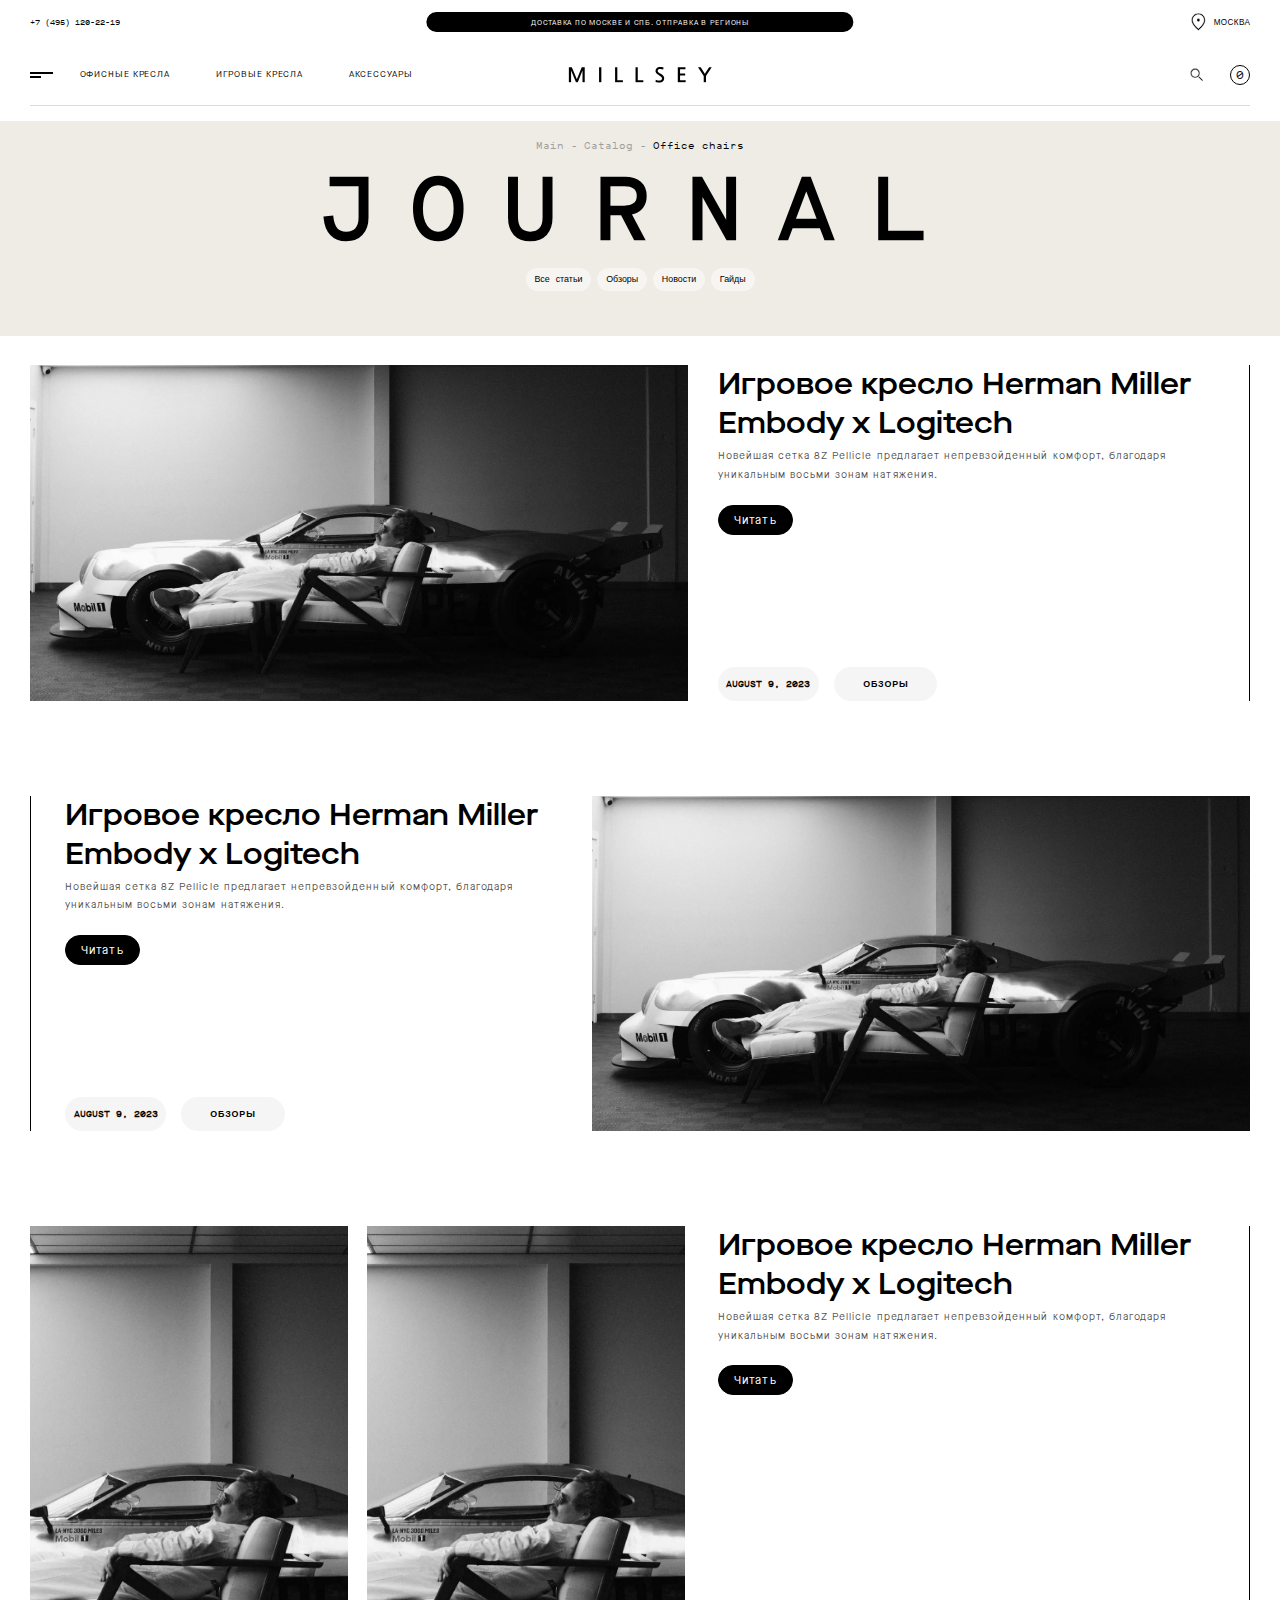
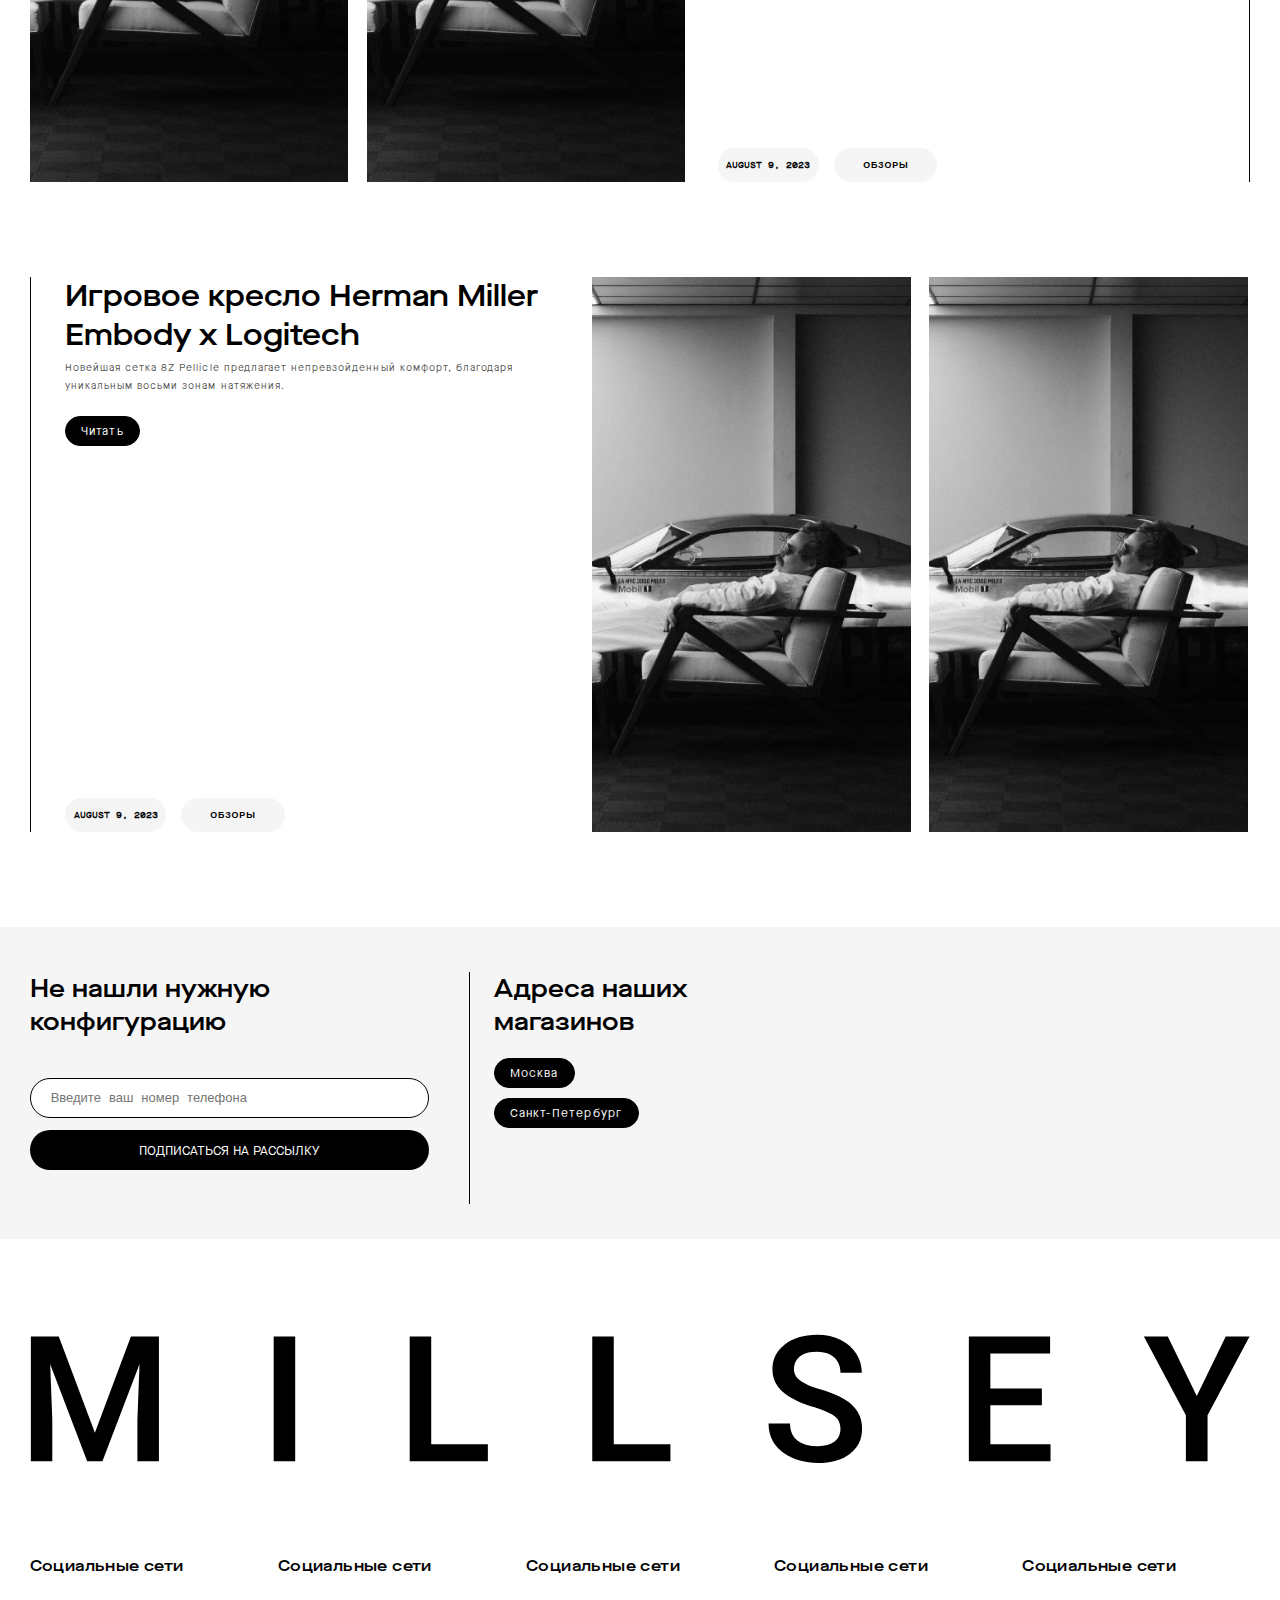
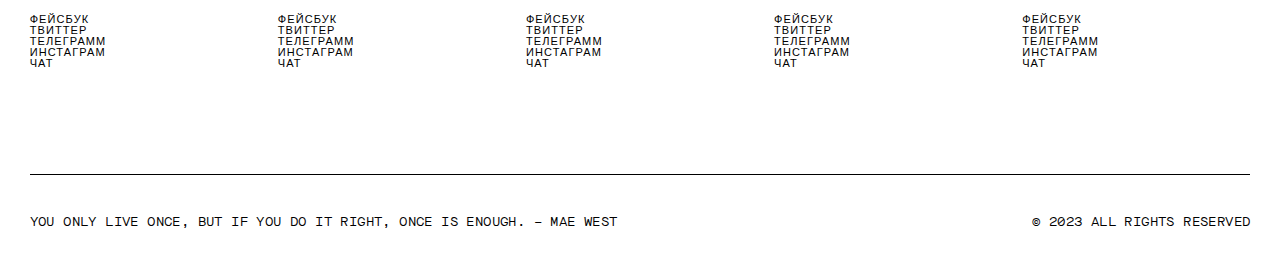
==== commit 1ce256a9: "millsey" ====
--- a/journal.html
+++ b/journal.html
@@ -16,10 +16,13 @@
 <body>
 
     <!-- header -->
-    <header class="header header-beidge">
+    <header class="header">
         <div class="header__top">
             <a href="tel:84951202219" class="header__tel ">
-                +7 (495) 120-22-19
+                <svg width="24" height="24" viewBox="0 0 24 24" fill="none" xmlns="http://www.w3.org/2000/svg">
+                    <path d="M6.78943 4.98318L6.77371 4.75H6.54H5.03H4.76237L4.78058 5.01701C4.87207 6.35884 5.13641 7.65029 5.55343 8.87083L5.68312 9.25043L5.96678 8.96678L7.16678 7.76678L7.27117 7.66238L7.23016 7.52056C6.99537 6.70857 6.84829 5.85627 6.78943 4.98318ZM16.4679 16.7794L16.3275 16.7398L16.224 16.8425L15.024 18.0325L14.7346 18.3194L15.1215 18.4474C16.3505 18.8536 17.6411 19.1179 18.983 19.2094L19.25 19.2276V18.96V17.47V17.2365L19.017 17.2206C18.1541 17.1617 17.3012 17.0147 16.4679 16.7794ZM16.3372 15.1721L16.3443 15.175L16.3516 15.1774C17.4968 15.5557 18.7333 15.76 20 15.76C20.4119 15.76 20.75 16.0981 20.75 16.51V20C20.75 20.4119 20.4119 20.75 20 20.75C10.7481 20.75 3.25 13.2519 3.25 4C3.25 3.58807 3.58807 3.25 4 3.25H7.5C7.91193 3.25 8.25 3.58807 8.25 4C8.25 5.27613 8.45409 6.50196 8.83201 7.64657C8.91457 7.91124 8.85405 8.20239 8.64322 8.41322L6.44322 10.6132L6.31486 10.7416L6.39719 10.9034C7.86137 13.7809 10.2198 16.1288 13.096 17.6025L13.258 17.6855L13.3868 17.5568L15.5844 15.3592C15.7391 15.2132 15.9271 15.14 16.12 15.14C16.2067 15.14 16.28 15.1493 16.3372 15.1721Z" fill="black" stroke="white" stroke-width="0.5" />
+                </svg>
+                <span>+7 (495) 120-22-19</span>
             </a>
             <div class="header__sale">
                 <a href="#!">ДОСТАВКА ПО МОСКВЕ И СПБ. ОТПРАВКА В РЕГИОНЫ</a>
@@ -28,7 +31,7 @@
                 <svg width="16" height="20" viewBox="0 0 16 20" fill="none" xmlns="http://www.w3.org/2000/svg">
                     <path d="M7.83138 17.5246L8 17.6786L8.16862 17.5246C10.2032 15.6659 11.7193 13.9498 12.7284 12.3962C13.7359 10.845 14.25 9.43718 14.25 8.2C14.25 4.43519 11.4913 1.75 8 1.75C4.50869 1.75 1.75 4.43519 1.75 8.2C1.75 9.43718 2.26411 10.845 3.27159 12.3962C4.2807 13.9498 5.79683 15.6659 7.83138 17.5246ZM8 9.75C7.03807 9.75 6.25 8.96193 6.25 8C6.25 7.03807 7.03807 6.25 8 6.25C8.96193 6.25 9.75 7.03807 9.75 8C9.75 8.96193 8.96193 9.75 8 9.75ZM8 0.25C12.0697 0.25 15.75 3.36572 15.75 8.2C15.75 9.79261 15.1092 11.5564 13.7919 13.4984C12.5021 15.3998 10.5739 17.4571 8 19.6708C5.42612 17.4571 3.49792 15.3998 2.20814 13.4984C0.890842 11.5564 0.25 9.79261 0.25 8.2C0.25 3.36572 3.93029 0.25 8 0.25Z" fill="black" stroke="white" stroke-width="0.5" />
                 </svg>
-                МОСКВА
+                <span>МОСКВА</span>
             </div>
         </div>
         <div class="header__bottom">
@@ -484,20 +487,67 @@
                 </div>
             </div>
             <div class="mob__menu">
-                <div class="mob__menu-top">
-                    <button class="close mob__menu-close">
-                        <svg class="icon" xmlns="http://www.w3.org/2000/svg">
-                            <use xlink:href="#close-icon"></use>
-                        </svg>
-                    </button>
-                    <div class="header__logo">
-                        <a href="#!">
-                            <img src="images/logo.svg" alt="">
-                        </a>
-                    </div>
-                </div>
-                <div class="mob__menu-bottom">
-
+                <div class="footer__nav">
+                    <div class="footer__nav-column">
+                        <h4 class="footer__nav-title">
+                            Социальные сети
+                        </h4>
+                        <ul class="footer__nav-list">
+                            <li><a href="#!">Фейсбук</a></li>
+                            <li><a href="#!">Твиттер</a></li>
+                            <li><a href="#!">Телеграмм</a></li>
+                            <li><a href="#!">Инстаграм</a></li>
+                            <li><a href="#!">Чат</a></li>
+                        </ul>
+                    </div>
+                    <div class="footer__nav-column">
+                        <h4 class="footer__nav-title">
+                            Социальные сети
+                        </h4>
+                        <ul class="footer__nav-list">
+                            <li><a href="#!">Фейсбук</a></li>
+                            <li><a href="#!">Твиттер</a></li>
+                            <li><a href="#!">Телеграмм</a></li>
+                            <li><a href="#!">Инстаграм</a></li>
+                            <li><a href="#!">Чат</a></li>
+                        </ul>
+                    </div>
+                    <div class="footer__nav-column">
+                        <h4 class="footer__nav-title">
+                            Социальные сети
+                        </h4>
+                        <ul class="footer__nav-list">
+                            <li><a href="#!">Фейсбук</a></li>
+                            <li><a href="#!">Твиттер</a></li>
+                            <li><a href="#!">Телеграмм</a></li>
+                            <li><a href="#!">Инстаграм</a></li>
+                            <li><a href="#!">Чат</a></li>
+                        </ul>
+                    </div>
+                    <div class="footer__nav-column">
+                        <h4 class="footer__nav-title">
+                            Социальные сети
+                        </h4>
+                        <ul class="footer__nav-list">
+                            <li><a href="#!">Фейсбук</a></li>
+                            <li><a href="#!">Твиттер</a></li>
+                            <li><a href="#!">Телеграмм</a></li>
+                            <li><a href="#!">Инстаграм</a></li>
+                            <li><a href="#!">Чат</a></li>
+                        </ul>
+                    </div>
+                    <div class="footer__nav-column">
+                        <h4 class="footer__nav-title">
+                            Социальные сети
+                        </h4>
+                        <ul class="footer__nav-list">
+                            <li><a href="#!">Фейсбук</a></li>
+                            <li><a href="#!">Твиттер</a></li>
+                            <li><a href="#!">Телеграмм</a></li>
+                            <li><a href="#!">Инстаграм</a></li>
+                            <li><a href="#!">Чат</a></li>
+                        </ul>
+                    </div>
                 </div>
             </div>
         </div>
--- a/css/new.css
+++ b/css/new.css
@@ -1,5 +1,17 @@
 html{
     font-size: calc(100vw / 1728 * 10);
+}
+
+@media (max-width: 962px){
+    html{
+        font-size: calc(100vw / 744 * 10);
+    } 
+}
+
+@media (max-width: 600px){
+    html{
+        font-size: calc(100vw / 744 * 13);
+    } 
 }
 
 .header__city{
@@ -36,7 +48,7 @@
 .mob__menu-open span{
     display: block;
     background: #000;
-    height: 0.2rem;
+    height: 2px;
 }
 .mob__menu-open span:nth-child(1){
     width: 3.1rem;
@@ -109,10 +121,13 @@
     overflow: hidden;
     padding: 0;
 }
+.header.fixed{
+    padding-bottom: 0;
+}
 
 
 .bestsellers{
-    margin-top: 1rem;
+    margin-top: 1.9rem;
     margin-bottom: 4rem;
     .btn{
         background: #000;
@@ -186,7 +201,6 @@
     font-weight: 400;
     font-size: 1.2rem;
     color: #c5c5c5;
-    margin-bottom: 1.3rem;
 }
 
 .gamer{
@@ -402,7 +416,7 @@
     background: #fff;
 }
 .header{
-    padding: 0 6.4rem 2rem;
+    padding: 0 4rem 2rem;
 }
 .header__top{
     padding: 1.8rem 0;
@@ -488,3 +502,1364 @@
         height: 75rem;    
     }
 }
+.category-page{
+    padding-top: 3rem;
+}
+.category{
+    margin-bottom: 5rem;
+}
+.category__title{
+    font-weight: 600;
+    font-size: 4.8rem;
+    color: #000;
+    text-align: center;
+    margin-top: 1rem; 
+    margin-bottom: 3rem;
+}
+.category__brand-title{
+    font-weight: 600;
+    font-size: 2.2rem;
+    color: #000; 
+    margin-bottom: 1.2rem;
+    text-align: center;
+}
+.category__brand-text{
+    font-size: 1.2rem;
+    text-align: center;
+    color: rgba(0, 0, 0, 0.7); 
+    max-width: 45.7rem;
+    margin: auto;
+    margin-bottom: 2.3rem;
+}
+
+/* .category-bestsellers .bestsellers__item{
+    width: 25.3rem !important;
+} */
+.category-bestsellers__inner .slick-track{
+    display: flex;
+    justify-content: center;
+}
+.category-bestsellers__inner .bestsellers__img{
+    width: 25.2rem;
+    height: 25.2rem;
+}
+
+.brand-banner{
+    margin-top: 3rem;
+    min-height: 50rem;
+    margin-bottom: 5rem;
+}
+
+.brand-banner .container{
+    height: 50.2rem;
+}
+
+.more__btn input[type=checkbox]{
+	height: 0;
+	width: 0;
+	visibility: hidden;
+}
+
+.switch {
+    position: relative;
+    display: inline-block;
+    width: 3.3rem;
+    height: 2rem;
+  }
+  
+  /* Hide default HTML checkbox */
+  .switch input {
+    opacity: 0;
+    width: 0;
+    height: 0;
+  }
+  
+  /* The slider */
+  .slider {
+    position: absolute;
+    cursor: pointer;
+    top: 0;
+    left: 0;
+    right: 0;
+    bottom: 0;
+    background-color: #ccc;
+    -webkit-transition: .4s;
+    transition: .4s;
+  }
+  
+  .slider:before {
+    position: absolute;
+    content: "";
+    border-radius: 13rem;
+    width: 1.4rem;
+    height: 1.4rem;
+    left: 0.45rem;
+    bottom: 0.3rem;
+    background-color: white;
+    -webkit-transition: .4s;
+    transition: .4s;
+  }
+  
+  input:checked + .slider {
+    background-color: #000;
+  }
+  
+  input:focus + .slider {
+    box-shadow: 0 0 1px #2196F3;
+  }
+  
+  input:checked + .slider:before {
+    transform: translateX(1rem);
+  }
+  
+  /* Rounded sliders */
+  .slider.round {
+    border-radius: 34px;
+  }
+  
+  .slider.round:before {
+    border-radius: 50%;
+  }
+
+  .more__top{
+    display: flex;
+    justify-content: center;
+    align-items: center;
+    gap: 1.7rem;
+    margin-bottom: 3rem;
+  }
+  .more__models{
+    display: flex;
+    gap: 1.7rem;
+  }
+  .more__btn{
+    display: flex;
+    align-items: center;
+    gap: 0.7rem;
+    font-size: 1.4rem;
+    line-height: 110%;
+    color: #000;
+  }
+  .more__model{
+    border-radius: 3.7rem;
+    padding: 0.8rem 1.2rem;
+    background: #fafafa;
+  }
+  .more__model.active{
+    background: #000;
+    color: #fff;
+  }
+
+  .product__page .container{
+    display: flex;
+  }
+
+  .product__page .product__page-img{
+    display: flex;
+    width: 109.5rem;
+    flex-wrap: wrap;
+    gap: 3rem;
+  }
+  
+  .product__page .product__page-img img{
+    width: 52.6rem;
+    height: 52.6rem;
+  }
+
+  .product__page .swiper-slide{
+    width: 52.6rem !important;
+    height: 52.6rem;
+  }
+
+  .product__page {
+    margin-top: 3rem;
+    margin-bottom: 3.7rem;
+  }
+
+  .product__page-top{
+    display: flex;
+    align-items: center;
+    gap: 1.2rem;
+    margin-bottom: 1.7rem;
+  }
+  .product__page-reviews{
+    display: flex;
+    align-items: center;
+    gap: 1rem;
+    font-weight: 400;
+    font-size: 1.2rem;
+    color: #c5c5c5;
+  }
+  .product__page-star{
+    display: flex;
+    align-items: center;
+    font-weight: 400;
+    font-size: 1.2rem;
+    color: #159400;
+  }
+  .product__page-star svg{
+    width: 2.4rem;
+    height: 2.4rem;
+  }
+  .garant{
+    display: flex;
+    align-items: center;
+    gap: 0.5rem;
+    font-size: 1.2rem;
+    color: #159400;
+  }
+  .garant svg{
+    width: 2.4rem;
+    height: 2.4rem;
+  }
+  .product__page-actions{
+    width: 53.4rem;
+  }
+  .product__page-title{
+    font-weight: 600;
+    font-size: 3.1rem;
+    line-height: 110%;
+    color: #000;
+    margin-bottom: 1.2rem;
+  }
+  .product__page-descr{
+    font-weight: 400;
+    font-size: 1.2rem;
+    color: rgba(0, 0, 0, 0.7);
+    margin-bottom: 1.5rem;
+  }
+  .product__page-tabs{
+    width: 100%;
+    display: flex;
+    padding-bottom: 0.7rem;
+    border-bottom: 1px solid #f9f9f9;
+    gap: 2.5rem;
+  }
+  .product__page-tab{
+    font-weight: 600;
+    font-size: 1.4rem;
+    color: #c5c5c5;
+    padding: 0 0.5rem;
+    display: flex;
+    gap: 0.5rem;
+    align-items: center;
+    position: relative;
+    transition: all 0.3s;
+}
+.product__page-tab svg{
+    width: 2.4rem;
+    height: 2.4rem;
+}
+.product__page-tab.active{
+    font-weight: 600;
+    font-size: 1.4rem;
+    color: #000;
+}
+.product__page-tab::before{
+    content: '';
+    position: absolute;
+    bottom: -0.7rem;
+    left: 0;
+    width: 100%;
+    height: 0.1rem;
+    background: #000;
+    opacity: 0;
+}
+.product__page-tab.active::before{
+    opacity: 1;
+}
+.colors__wrapper{
+    display: flex;
+    align-items: center;
+}
+.colors__title{
+    font-weight: 600;
+    font-size: 1.4rem;
+    color: #000;
+    margin-bottom: 1rem;
+}
+.colors{
+    padding-top: 1.4rem;
+}
+.colors__item{
+    display: flex;
+    align-items: center;
+    gap: 0.7rem;
+    padding: 0.7rem 1.3rem;
+    border-radius: 12rem;
+    background: #fdfdfd;
+    font-size: 1.2rem;
+    color: #000;
+    transition: all 0.3s;
+}
+.colors__item.active{
+    background: #000;
+    color: #fff;
+}
+.colors__item img{
+    border-radius: 5rem;
+    width: 1.8rem;
+    height: 1.8rem;
+}
+.sizes{
+    margin-top: 2.5rem;
+}
+.sizes__title{
+    font-weight: 600;
+    font-size: 1.4rem;
+    color: #000;
+    margin-bottom: 1rem;  
+}
+.sizes__item{
+    display: flex;
+    align-items: center;
+    gap: 0.7rem;
+    padding: 0.7rem 1.3rem;
+    border-radius: 12rem;
+    background: #fdfdfd;
+    font-size: 1.2rem;
+    color: #000;
+    cursor: pointer;
+    transition: all 0.3s;
+}
+.sizes__item.active{
+    background: #000;
+    color: #fff;
+}
+.dop__item{
+    display: flex;
+}
+.dop{
+    margin-top: 2.5rem;
+    margin-bottom: 2.5rem;
+}
+.dop__title{
+    font-weight: 600;
+    font-size: 1.4rem;
+    color: #000;
+    margin-bottom: 1rem;
+}
+.dop__item{
+    display: flex;
+    align-items: center;
+    font-size: 1.2rem;
+    color: #000;
+    margin-bottom: 0.5rem;
+    cursor: pointer;
+}
+.dop__item-img{
+    display: flex;
+    justify-content: center;
+    align-items: center;
+    width: 3.2rem;
+    height: 3.2rem;
+    border-radius: 50%;
+    background: #fdfdfd;
+    margin-right: 1.3rem;
+    transition: all 0.3s;
+}
+.dop__item-img svg{
+    width: 1.6rem;
+    height: 1.6rem;
+}
+.dop__item-img svg:nth-child(2){
+    opacity: 0;
+    position: absolute;
+}
+.dop__item-price{
+    margin-left: auto;
+    font-weight: 600;
+    font-size: 1.2rem;
+    color: #000;
+}
+.dop__item.active svg:nth-child(1){
+    opacity: 0;
+    position: absolute;
+}
+.dop__item.active svg:nth-child(2){
+    opacity: 1;
+    position: static;
+}
+.dop__item.active .dop__item-img{
+    background: #000;
+}
+.product__page-price{
+    font-weight: 600;
+    font-size: 1.8rem;
+    color: #000;   
+}
+.product__page-button{
+    width: 100%;
+    padding: 1.3rem;
+    background: #000;
+    font-weight: 600;
+    font-size: 1.4rem;
+    line-height: 110%;
+    color: #fff;
+    border-radius: 3.7rem;
+    margin-top: 1.5rem;
+    margin-bottom: 1.3rem;
+}
+.product__page-delivery{
+    font-size: 1.2rem;
+    text-align: center;
+    color: #c5c5c5;
+}
+.product__page-delivery span{
+    color: #000; 
+}
+.product__page-inner{
+    display: flex;
+    align-items: flex-start;
+    gap: 0.9rem;
+}
+.product__page-saleprice{
+    font-size: 1.2rem;
+    color: #c5c5c5;
+    text-decoration: line-through;  
+}
+.product__page-sale-lable{
+    font-size: 1.2rem;
+    line-height: 110%;
+    color: #fff;
+    background: #f00;
+    border-radius: 3.7rem;
+    padding: 0.5rem 0.9rem;
+}
+.recommendations{
+    margin-bottom: 5.8rem;
+}
+.reviews{
+    margin-bottom: 3.9rem;
+}
+.reviews__title{
+    font-weight: 600;
+    font-size: 2.2rem;
+    text-align: center;
+    color: #000;   
+}
+.reviews__heiadings-inner{
+    display: flex;
+    justify-content: center;
+    align-items: center;
+}
+.reviews__heiadings-star{
+    display: flex;
+    align-items: center;
+}
+.reviews__heiadings-star svg{
+    width: 3.4rem;
+    height: 3.4rem;
+}
+.reviews__heiadings-star .reviews__heiadings-star-value{
+    font-weight: 600;
+    font-size: 1.4rem;
+    color: #159400;
+    margin-right: 0.7rem;  
+}
+.reviews__heiadings-inner{
+    font-size: 1.4rem;
+    color: #c5c5c5;
+    margin-bottom: 3.5rem;
+}
+.reviews__heiadings-inner span{
+    color: #000;
+    margin-left: 1rem;
+}
+.reviews__item-top{
+    display: flex;
+    gap: 1rem;
+    margin-bottom: 1.5rem;
+}
+.reviews__item-top img{
+    border-radius: 50%;
+    width: 4rem;
+    height: 4rem;
+}
+.reviews__item-username{
+    font-weight: 600;
+    font-size: 1.4rem;
+    color: #000;  
+}
+.reviews__item-date{
+    font-size: 1.2rem;
+    color: #c5c5c5; 
+}
+.reviews__item-images{
+    display: flex;
+    gap: 1rem;
+    margin-bottom: 1.5rem;
+}
+.reviews__item-text{
+    font-size: 1.4rem;
+    color: #000;
+    max-width: 35rem;  
+}
+.reviews__wrapper{
+    display: flex;
+    justify-content: center;
+    flex-direction: column;
+    gap: 3rem;
+    align-items: center;
+}
+.reviews__all-btn{
+    padding: 0.8rem 1.2rem;
+    border: 0.1rem solid #e3e3e3;
+    border-radius: 3.7rem;
+    font-weight: 600;
+    font-size: 1.4rem;
+    line-height: 110%;
+    color: #e3e3e3;
+}
+.adv .section__subtitle{
+    color: #000;
+}
+.adv .section__title{
+    font-size: 3.6rem;
+}
+.techn .section__title{
+    font-size: 3.6rem;
+}
+.techn .section__subtitle{
+    color: #000;
+}
+.techn{
+    margin-bottom: 9rem;
+    padding: 7rem 4rem;
+}
+.techn__row-title{
+    font-size: 1.3rem;
+    padding: 3.3rem 0;
+}
+.accordeon__content{
+    font-size: 1.3rem;
+}
+.techn__row-content{
+    padding-bottom: 3.3rem;
+}
+
+
+.payment__page{
+    background: #fbfbfb;
+    padding: 4rem;
+}
+.payment__info{
+    width: 79.1rem;
+}
+.payment__block{
+    margin-bottom: 4.8rem;
+}
+.payment__title{
+    font-size: 2.4rem;
+    line-height: 110%;
+    color: #000;
+    margin-bottom: 3rem;
+}
+.delivery__title{
+    font-size: 2.4rem;
+    line-height: 110%;
+    color: #000;
+    margin-bottom: 3rem; 
+}
+.payment__form{
+    display: flex;
+    flex-direction: column;
+    gap: 1.3rem;
+}
+.payment__form input{
+    padding: 1.5rem;
+    border: 0.1rem solid #f9f9f9;
+    border-radius: 0.8rem;
+    font-size: 1.4rem;
+    color: #c5c5c5;
+}
+.delivery__top{
+    display: flex;
+    gap: 1.3rem;
+}
+.delivery__wrapper{
+    background: #fff;
+}
+.delivery__thumb{
+    font-weight: 600;
+    font-size: 1.4rem;
+    color: #c5c5c5;
+    display: flex;
+    align-items: center;
+    gap: 1rem;
+    padding: 0.5rem;
+    position: relative;
+    transition: all 0.3s;
+}
+.delivery__thumb.active{
+    color: #000;
+}
+.delivery__thumb.active::before{
+    opacity: 1;
+}
+.delivery__thumb::before{
+    content: '';
+    position: absolute;
+    left: 0;
+    bottom: -0.7rem;
+    width: 100%;
+    height: 0.1rem;
+    background: #000;
+    opacity: 0;
+}
+.delivery__thumb svg{
+    width: 2.4rem;
+    height: 2.4rem;
+}
+.delivery__top{
+    padding-bottom: 0.7rem;
+    border-bottom: 0.1rem solid  #f9f9f9;
+    margin-bottom: 1.7rem;
+}
+.delivery__pickup{
+    display: flex;
+    gap: 2.1rem;
+    margin-bottom: 1.3rem;
+    align-items: center;
+    position: relative;
+    cursor: pointer;
+}
+.delivery__pickup img{
+    width: 10rem;
+    height: 10rem;
+    padding: 1rem; 
+}
+.delivery__pickup-title{
+    font-weight: 600;
+    font-size: 1.6rem;
+    line-height: 110%;
+    color: #000;
+    margin-bottom: 0.5rem;
+}
+.delivery__pickup-list{
+    display: flex;
+    flex-direction: column;
+    gap: 0.4rem;
+}
+.delivery__pickup-li{
+    font-size: 1.2rem;
+    color: #000;
+}
+.delivery__pickup-li span{
+    color: #c5c5c5;
+}
+.delivery__pickup .checkbox{
+    position: absolute;
+    right: 1.9rem;
+    width: 1.4rem;
+    height: 1.4rem;
+    border: 0.1rem solid #000;
+    border-radius: 50%;
+    transition: all 0.3s;
+}
+.delivery__pickup .checkbox svg{
+    opacity: 0;
+}
+.delivery__pickup.active .checkbox{
+    display: flex;
+    justify-content: center;
+    align-items: center;
+    transform: scale(2.3);
+    background: #000;
+}
+.delivery__pickup.active .checkbox svg{
+    width: 0.9rem;
+    height: 0.9rem;
+    opacity: 1;
+}
+.payment__page .container{
+    display: flex;
+    gap: 6rem;
+}
+.payment__compound-inner{
+    display: flex;
+    align-items: center;
+    width: 79.1rem;
+    background: #fff;
+    padding: 1.3rem;
+    margin-bottom: 2.5rem;
+}
+.payment__compound-img{
+    width: 10rem;
+    height: 10rem;
+    padding: 1rem;
+    background: #fbfbfb;
+    margin-right: 1.2rem;
+    img{
+        width: 8rem;
+        height: 8rem;
+    }
+}
+.payment__compound-info{
+    max-width: 33.6rem;
+}
+.payment__compound-title{
+    font-weight: 600;
+    font-size: 1.6rem;
+    line-height: 110%;
+    color: #000;
+    margin-bottom: 0.5rem;
+}
+.payment__compound-list{
+    display: flex;
+    flex-direction: column;
+    gap: 0.4rem;
+}
+.payment__compound-li{
+    font-weight: 400;
+    font-size: 1.2rem;
+    color: #000;
+}
+.payment__compound-li span{
+    color: #c5c5c5;
+}
+.payment__compound-actions{
+    margin-left: auto;
+}
+.payment__compound-cols{
+    display: flex;
+    align-items: center;
+    gap: 1rem;
+}
+.payment__compound-btn{
+    width: 3.2rem;
+    height: 3.2rem;
+    display: flex;
+    justify-content: center;
+    align-items: center;
+}
+.payment__compound-value{
+    font-weight: 400;
+    font-size: 1.4rem;
+    color: #000;
+}
+    
+.payment__compound-btn svg{
+    width: 10rem;
+}
+.payment__compound-actions{
+    margin-right: 1.6rem;
+}
+.payment__compound-price{
+    font-weight: 600;
+    font-size: 1.4rem;
+    line-height: 110%;
+    color: #000;
+    margin-right: 1.6rem; 
+}
+.payment__compound-delete{
+    display: flex;
+    justify-content: center;
+    align-items: center;
+    width: 3.2rem;
+    height: 3.2rem;
+}
+.payment__compound-delete svg{
+  width: 1rem;
+  height: 1.2rem;  
+}
+.payment__compound-delivery{
+    padding: 1.3rem;
+    background: #fff;
+    display: flex;
+    align-items: center;
+    margin-bottom: 1.5rem;
+}
+.payment__compound-delivery-img{
+    width: 4.2rem;
+    height: 4.2rem;
+    display: flex;
+    justify-content: center;
+    align-items: center;
+    background: #FBFBFB;
+    border-radius: 1rem;
+    margin-right: 1.1rem;
+}
+.payment__compound-delivery-img svg{
+    width: 2rem;
+    height: 2rem;
+}
+.payment__compound-delivery-title{
+    font-weight: 600;
+    font-size: 1.6rem;
+    line-height: 110%;
+    color: #000; 
+}
+.payment__compound-delivery-descr{
+    font-weight: 400;
+    font-size: 1.2rem;
+    color: #c5c5c5;  
+}
+.payment__compound-delivery-price{
+    margin-left: auto;
+    font-weight: 600;
+    font-size: 1.4rem;
+    line-height: 110%;
+    color: #000;
+    margin-bottom: 1.3rem;
+}
+.payment__compound-itogprice{
+    text-align: center;
+    font-weight: 600;
+    font-size: 1.8rem;
+    color: #000;
+    margin-bottom: 1.8rem;
+}
+.payment__compound-itogprice span{
+    display: block;
+    font-size: 1.2rem;
+    text-align: center;
+    color: #c5c5c5;
+    margin-bottom: 0.5rem;  
+}
+.payment__compound-itog-btn{
+    border-radius: 3.7rem;
+    padding: 1.2rem 2.9rem;
+    background: #000;
+    font-weight: 600;
+    font-size: 1.4rem;
+    line-height: 110%;
+    color: #fff;
+    text-align: center;
+    width: 100%;
+}
+.payment__banks-inner{
+    display: flex;
+    flex-direction: column;
+    gap: 1.3rem;
+}
+.payment__banks-item{
+    width: 100%;
+    display: flex;
+    justify-content: space-between;
+    padding: 1.5rem 1.7rem;
+    background: #fff;
+    position: relative;
+}
+.payment__banks-img {
+    display: flex;
+    gap: 1rem;
+    font-weight: 600;
+    font-size: 1.6rem;
+    line-height: 110%;
+    color: #000;
+}
+.payment__banks-img img{
+   width: 3rem;
+   height: 3rem; 
+}
+.payment__banks-img{
+    display: flex;
+    align-items: center;
+}
+.payment__banks-item .checkbox{
+    position: absolute;
+    top: 2.3rem;
+    right: 1.9rem;
+    width: 1.4rem;
+    height: 1.4rem;
+    border: 0.1rem solid #000;
+    border-radius: 50%;
+    transition: all 0.3s;
+}
+.payment__banks-item .checkbox svg{
+    opacity: 0;
+}
+.payment__banks-item.active .checkbox{
+    display: flex;
+    justify-content: center;
+    align-items: center;
+    transform: scale(2.3);
+    background: #000;
+}
+.payment__banks-item.active .checkbox svg{
+    width: 0.9rem;
+    height: 0.9rem;
+    opacity: 1;
+}
+.header__tel  svg{
+    display: none;
+}
+.drop__menu{
+    top: 11rem;
+    transition: all 0.3s;
+}
+.mob__menu{
+    display: block;
+    transition: all 0.3s;
+    position: absolute;
+    top: 7.3rem;
+    overflow: visible;
+    padding: 0;
+    padding-top: 3rem;
+    height: auto;
+    max-height: 0;
+    overflow: hidden;
+    left: -4rem;
+    width: calc(100% + 8rem);
+    padding-left: 4rem;
+}
+.drop__menu{
+    top: 11.1rem;
+}
+
+.mob__menu .footer__nav-title{
+    margin-bottom: 3rem;
+}
+
+.mob__menu-open span{
+    transition: all 0.3s;
+}
+
+.mob__menu-open.active span:nth-child(2){
+    width: 3.1rem !important;
+    transform: rotate(-45deg) translate(0.2rem, -0.4rem);
+}
+.mob__menu-open.active span:nth-child(1){
+    transform: rotate(45deg) translate(0, 0);
+}
+
+
+@media (max-width: 962px){
+    .product__page .container{
+        flex-direction: column;
+    }
+    .product__page .product__page-img{
+        width: 100%;
+    }
+    .recommendations{
+        display: none;
+    }
+    .category-page{
+        padding-top: 1rem;
+    }
+    .header__sale{
+        display: none;
+    }
+    .header__city span{
+        display: none;
+    }
+    .header__city svg{
+        width: 3rem;
+        height: 3rem;
+    }
+    .header__tel  svg{
+        display: block;
+        width: 3rem;
+        height: 3rem;
+    }
+    .header__tel span{
+        display: none;
+    }
+    .header__top{
+        padding: 2.5rem 0;
+    }
+    .header{
+        padding: 0 2.5rem;
+    }
+    .header__cart{
+        display: none;
+    }
+    .header__logo{
+        top: -3.7rem;
+    }
+    .mob__menu-open{
+        width: 4.6rem;
+        height: 4.6rem; 
+    }
+    .mob__menu-open button{
+        width: 4.6rem;
+        height: 4.6rem; 
+        background: #000;
+        border-radius: 0.8rem;
+        display: flex;
+        flex-direction: column;
+        justify-content: center;
+        padding-left: 0.7rem;
+    }
+    .mob__menu-open button span{
+        background: #fff;
+    }
+    .header__search{
+        margin-right: 0;
+        width: 110%;
+    }
+    .search__drop{
+        position: static;
+        opacity: 1;
+        padding: 0;
+        width: 100%;
+        z-index: 777;
+        background: transparent;
+    }
+    .search__form-top{
+        margin-bottom: 0;
+    }
+    .close__search{
+        display: none;
+    }
+    .header__actions{
+        max-width: 100%; 
+    }
+    .search__form input{
+        width: 100%;
+        height: 4.9rem;
+        border: 1px solid #c5c5c5;
+        border-radius: 0.8rem;
+        padding: 1.4rem 1.5rem;
+        margin-top: 0.3rem;
+    }
+    .search__form .submit{
+        display: none;
+    }
+    .header__actions-btn{
+        position: absolute;
+        top: 1.5rem;
+        right: 1.4rem;
+    }
+    .mob__menu-open{
+        margin-right: 0;
+    }
+    .header__search{
+        margin-left: 1rem !important;
+    }
+    .search__form{
+        margin-right: 0 !important;
+    }
+    .header__bottom{
+        padding-top: 0;
+    }
+    .product__page{
+        padding: 0 2.5rem;
+    }
+    .header.fixed .header__top{
+        padding-top: 1.5rem;
+    }
+    .product__page-title{
+        font-size: 4rem;
+    }
+    .product__page .product__page-img{
+        max-width: 100%;
+    }
+    .product__page-actions{
+        width: 100%;
+    }
+    .product__page-img{
+        margin-bottom: 4.5rem;
+    }
+    .dop__item{
+        font-size: 1.4rem;
+    }
+    .dop__item-price{
+        font-size: 1.6rem;
+    }
+    .sizes__item{
+        font-size: 1.4rem;
+    }
+    .product__page-delivery{
+        font-size: 1.4rem;
+    }
+    .reviews__item-images img{
+        border-radius: 0.4rem;
+        width: 10.5rem;
+        height: 14.6rem;
+    }
+    .reviews__item-images{
+        width: 100%;
+        overflow: auto;
+    }
+    .reviews{
+        padding: 0 2.5rem;
+    }
+    .reviews__item-username{
+        font-size: 1.6rem;
+    }
+    .reviews__item-date{
+        font-size: 1.4rem;
+    }
+    .product__page .product__page-img{
+        width: 100%;
+    }
+    .product__page .product__page-img img{
+        width: 100%;
+        height: 100%;
+    }
+    .breackpoints{
+        display: none;
+    }
+    .garant{
+        font-size: 1.4rem;
+    }
+    .product__page-star{
+        font-size: 1.4rem;
+    }
+    .product__page-reviews{
+        font-size: 1.4rem;
+    }
+    .product__page-descr{
+        font-size: 1.4rem;
+    }
+    .slick-prev{
+        display: none !important;
+    }
+    .slick-next{
+        display: none !important;
+    }
+    .gamer__bg{
+        width: 100%;
+        min-height: 50.2rem;
+    }
+    .gamer .container{
+        padding: 0;
+    }
+    .brand-banner{
+        margin-top: 0;
+        position: relative;
+    }
+    .gamer__content{
+        position: absolute;
+        top: 0;
+    }
+    .section__title-big{
+        font-size: 4rem;
+    }
+    .section__subtitle{
+        font-size: 1.4rem;
+    }
+    .gamer__content{
+       max-width: 57rem; 
+    }
+    .section__subtitle{
+        max-width: 100% !important;
+    }
+    .product__item-wrap{
+        width: 33rem;
+    }
+    .more{
+        padding: 0 2.5rem;
+    }
+    .category{
+        padding: 0 1.5rem;
+    }
+    .category-bestsellers__inner .slick-track{
+        justify-content: flex-start !important;
+    }
+     .category-bestsellers__inner{
+        width: 100%;
+     }
+     .category-bestsellers__inner .slick-slide {
+        margin: 0 1.7rem !important; /* Adjust the value as needed for spacing */
+    }
+    .category-bestsellers__inner .slick-list {
+        margin: 0 -1.7rem; /* Negative margin to compensate the margin added to the slides */
+    }
+    .footer{
+        padding: 0 2.5rem;
+    }
+    .category-bestsellers__inner .bestsellers__img{
+        width: 100%;
+    }
+    .more__models{
+        white-space: nowrap;
+    }
+    .more__top{
+        justify-content: flex-start;
+        overflow: auto;
+    }
+    .more__top::-webkit-scrollbar{
+        display: none;
+    }
+    .more__btn{
+        white-space: nowrap;
+    }
+    .more__btn{
+        width: 20rem;
+    }
+    .switch{
+        width: 3rem;
+    }
+    .more{
+        width: 100%;
+    }
+    .bestsellers{
+        padding-top: 3rem;
+    }
+    section{
+        padding: 0 2.5rem;
+    }
+    .gamer__title{
+        border: none;
+    }
+    .intro{
+        height: 80rem;
+    }
+    .intro__content{
+        position: absolute;
+        top: 3rem;
+        height: 89%;
+    }
+    .journal__title{
+        font-size: 4.8rem;
+    }
+    .journal__inner{
+        flex-direction: column;
+    }
+    .journal{
+        padding: 6rem 2.5rem 9rem;
+    }
+    .journal__img{
+        width: 100%;
+    }
+    .journal__img img{
+        width: 100%;
+        object-fit: cover;
+    }
+    .journal__inner{
+        width: 100%;
+    }
+    .journal__item{
+        width: 100%;
+    }
+    .journal__page{
+        padding-bottom: 3rem;
+    }
+    .text__block-img img{
+        object-fit: cover;
+    }
+    .img-flex{
+        overflow: auto;
+    }
+    .img-flex::-webkit-scrollbar{
+        display: none;
+    }
+    .payment__page .container{
+        flex-direction: column;
+    }
+    .payment__info{
+        width: 100%;
+    }
+
+    .delivery__pickup-title{
+        font-size: 1.8rem;
+    }
+    .delivery__pickup-li{
+        font-size: 1.2rem;
+    }
+    .delivery__pickup img{
+        padding: 0;
+    }
+    .payment__compound-title{
+        font-size: 1.8rem;
+    }
+    .payment__compound-li{
+        font-size: 1.2rem;
+    }
+    .payment__compound-img{
+        padding: 0;
+    }
+    .payment__compound-delivery-descr{
+        font-size: 1.4rem;
+    }
+    .payment__page{
+        padding: 0 2.5rem;
+    }
+    .payment__form input{
+        font-size: 1.9rem;
+    }
+    .payment__banks-img{
+        font-size: 1.8rem;
+    }
+    .payment__compound-itogprice{
+        font-size: 2.1rem;
+    }
+    .payment__compound-itogprice span{
+        font-size: 1.8rem;
+    }
+    .payment__compound-itog-btn{
+        font-size: 1.9rem;
+    }
+    .payment__compound-info{
+        max-width: 100%;
+    }
+    .payment__compound-li{
+        font-size: 1.6rem;
+    }
+    .payment__compound-img img{
+        width: 100%;
+        height: 100%;
+    }
+    .payment__compound-inner{
+        width: 100%;
+    }
+    .payment__compound-price{
+        white-space: nowrap;
+        font-size: 1.9rem;
+    }
+    .payment__compound-img{
+        min-width: 10rem;
+        min-height: 10rem;
+    }
+    .mob__menu{
+        display: block;
+        transition: all 0.3s;
+        position: absolute;
+        top: 7.3rem;
+        overflow: visible;
+        padding: 0;
+        padding-top: 3rem;
+        height: auto;
+        max-height: 0;
+        overflow: hidden;
+        left: -2.5rem;
+        width: calc(100% + 5rem);
+        padding: 3rem 2rem 0;
+        padding-top: 0;
+    }
+    .mob__menu .footer__nav-title{
+        margin-bottom: 0;
+    }
+}
+
+@media (max-width: 600px){
+    .product__item-wrap{
+        width: 100%;
+    }
+    .payment__compound-inner{
+        position: relative;
+        flex-direction: column;
+        align-items: flex-start;
+        gap: 3rem;
+        padding-bottom: 3rem;
+    }
+    .payment__compound-img{
+        width: 100%;
+        height: 100%;
+    }
+    .payment__compound-actions{
+        margin-left: 0;
+    }
+    .payment__compound-value{
+        font-size: 1.9rem;
+    }
+    .payment__compound-delete{
+        position: absolute;
+        bottom: 7rem;
+        right: 2.5rem;
+    }
+    .payment__compound-delete svg{
+        width: 2.1rem;
+        height: 2.3rem;
+    }
+    .payment__compound-price{
+        font-size: 3rem;
+    }
+    .payment__compound-title{
+        font-size: 2.1rem;
+        margin-bottom: 1.5rem;
+    }
+}
